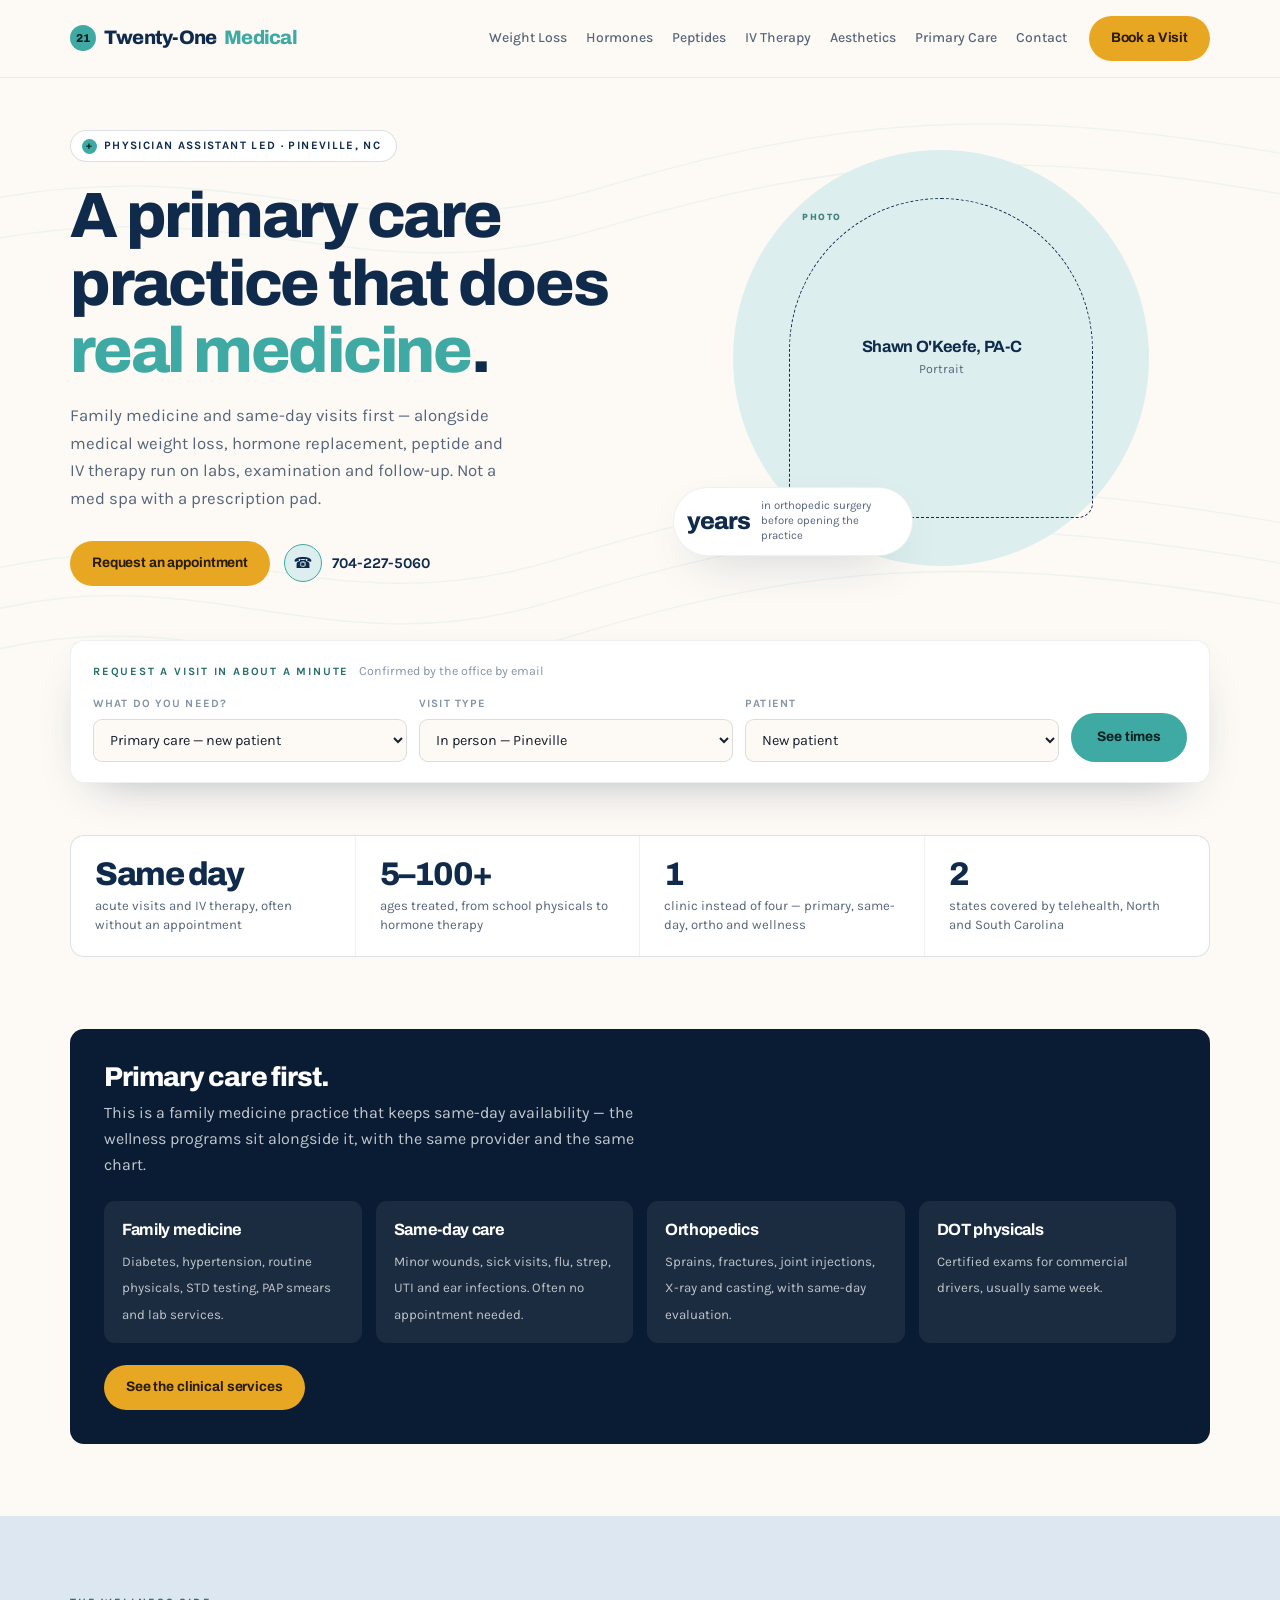
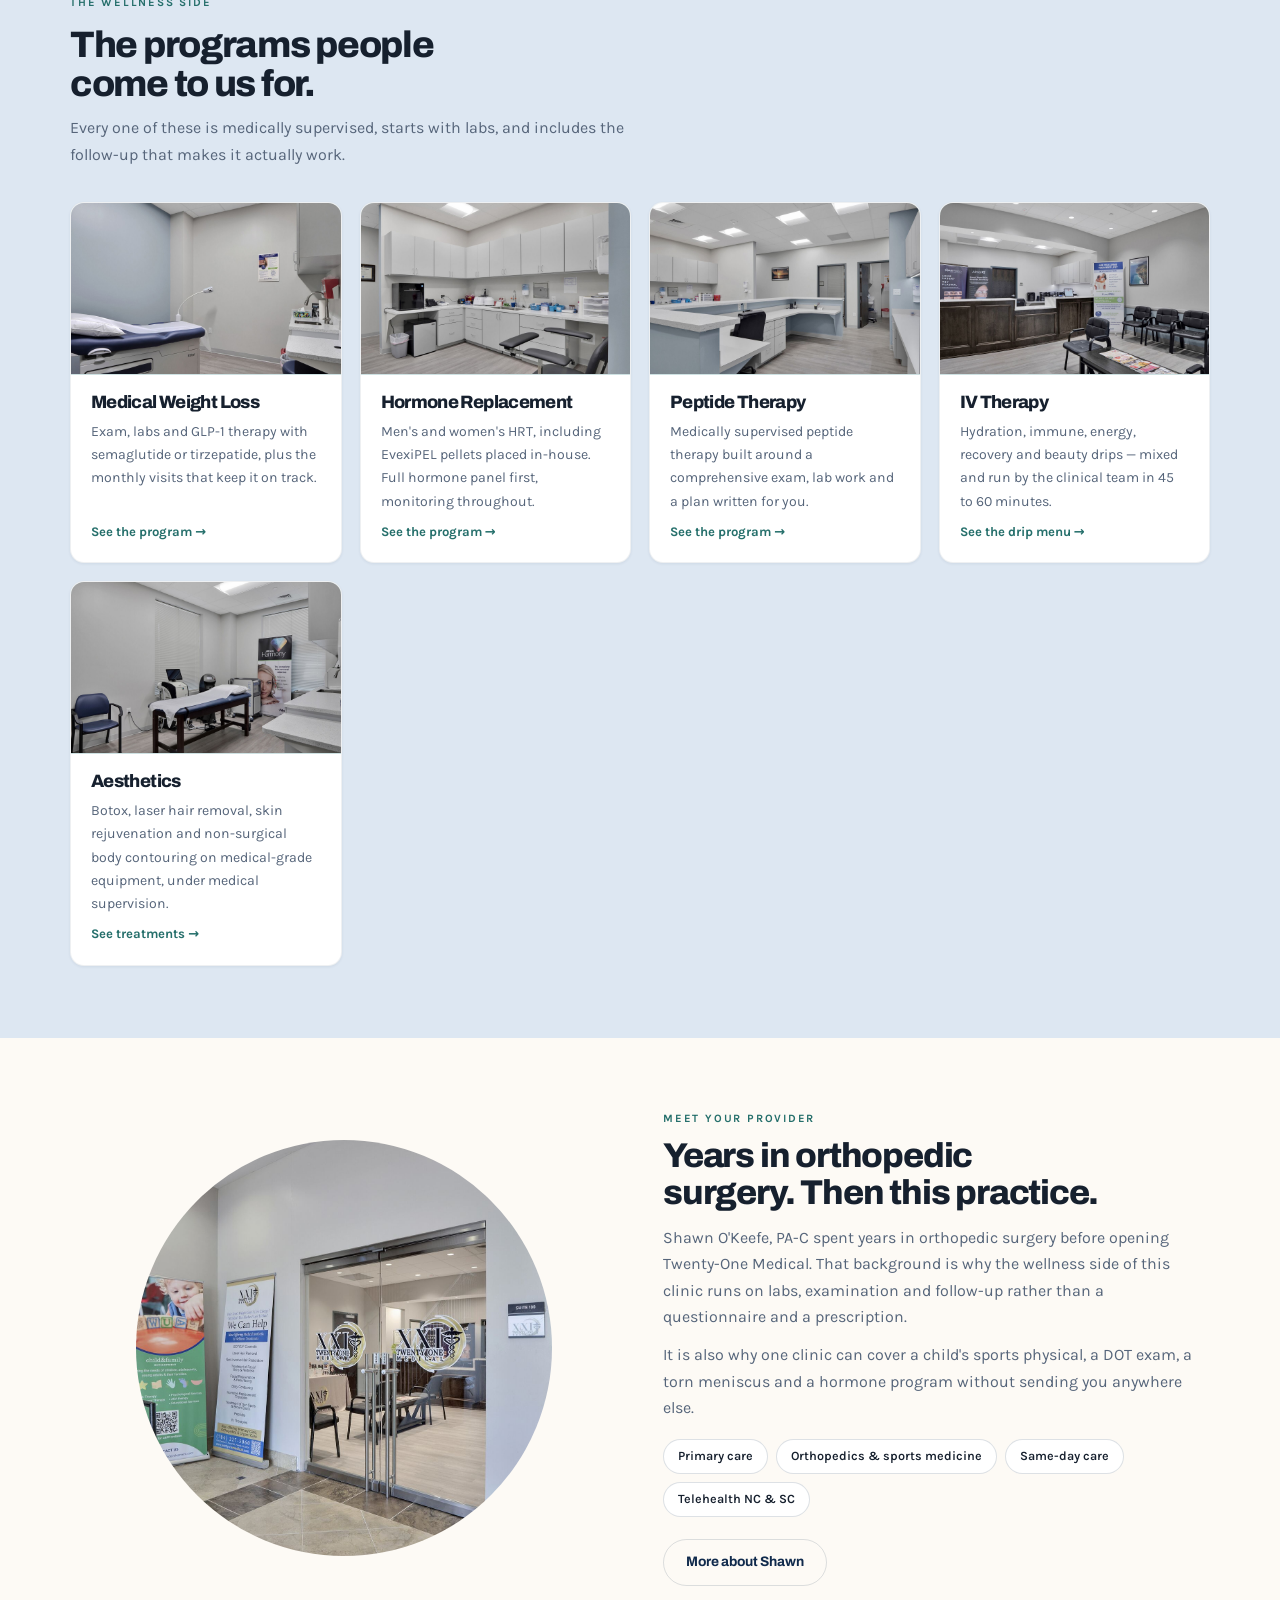
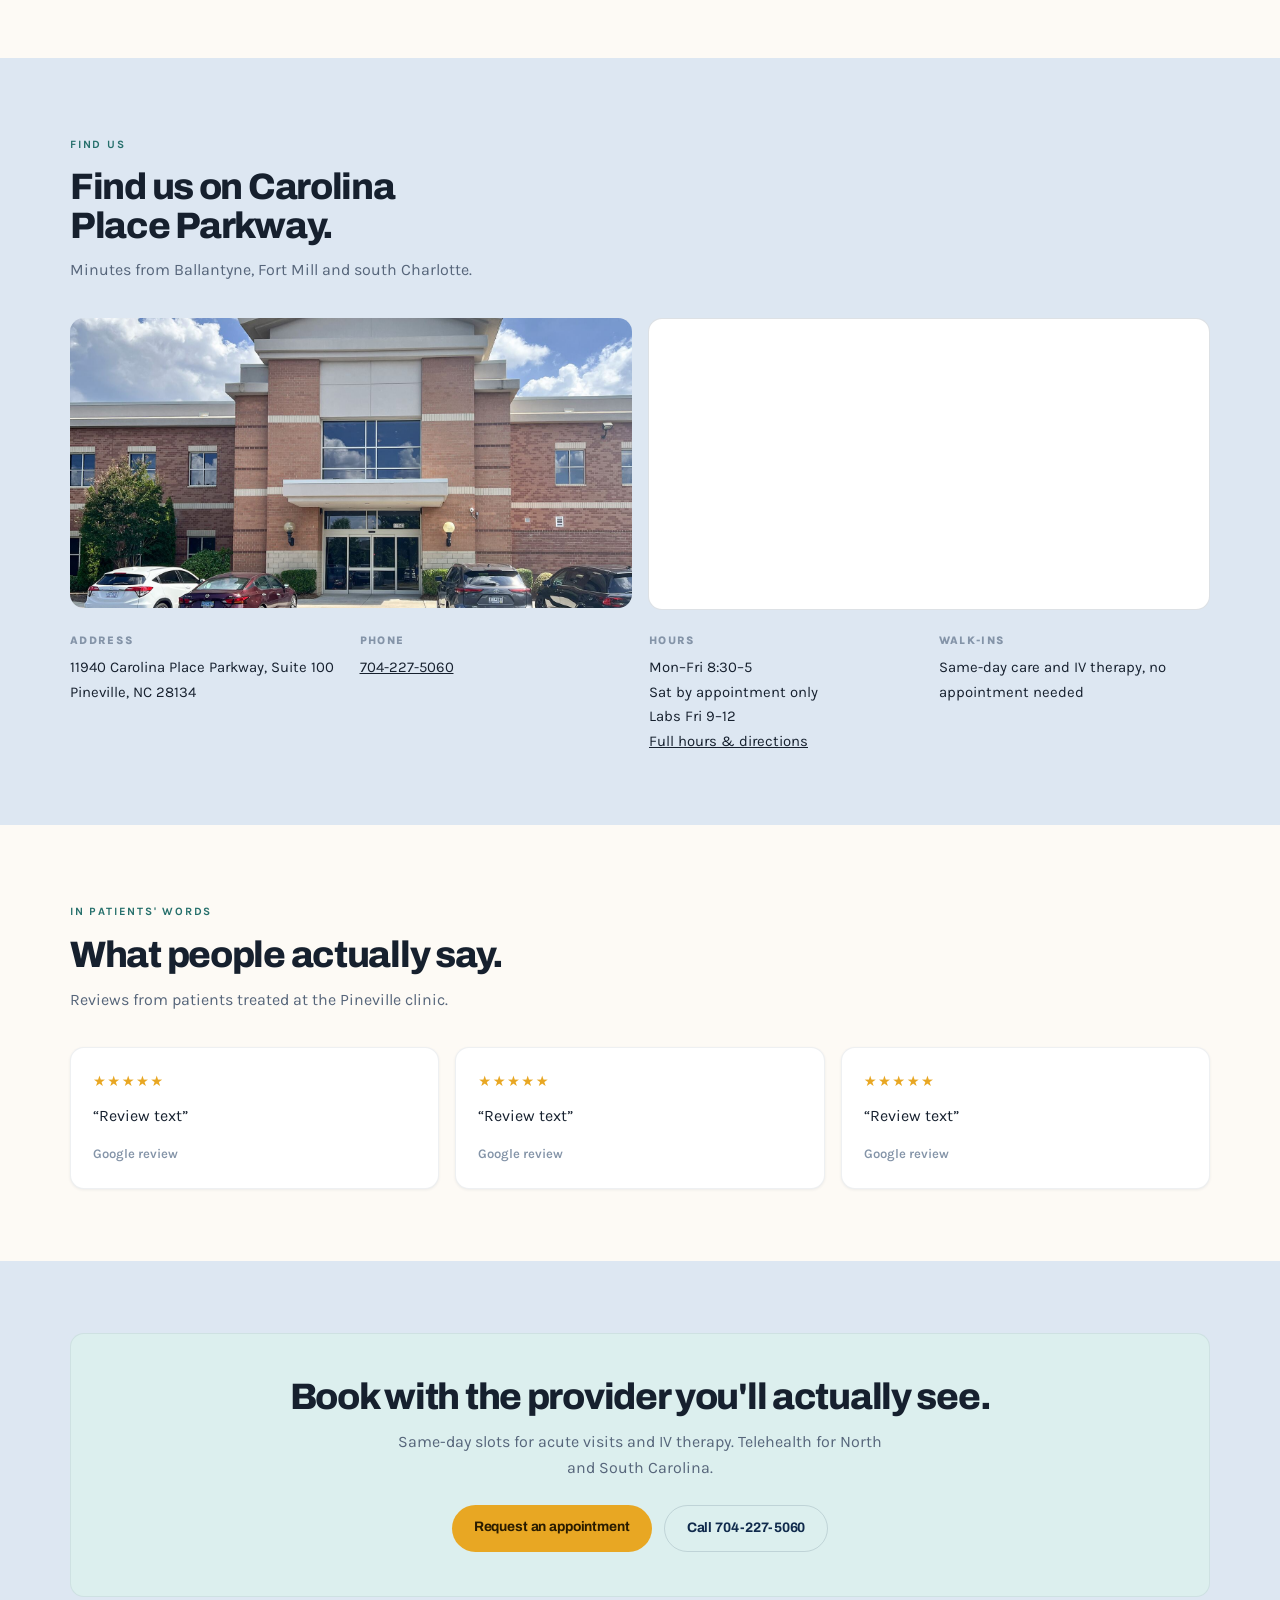
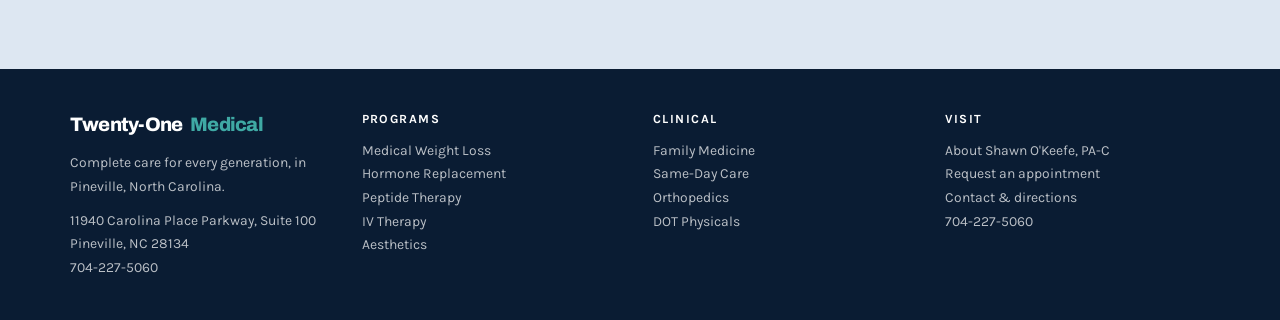
==== index.html @ 6264bb2b "Homepage: restore full aesthetics scope, monthly cadence, hours - Aesthetics card lists all four ser" ====
<!DOCTYPE html>
<html lang="en">
<head>
<!-- Google Tag Manager -->
<script>(function(w,d,s,l,i){w[l]=w[l]||[];w[l].push({'gtm.start':
new Date().getTime(),event:'gtm.js'});var f=d.getElementsByTagName(s)[0],
j=d.createElement(s),dl=l!='dataLayer'?'&l='+l:'';j.async=true;j.src=
'https://www.googletagmanager.com/gtm.js?id='+i+dl;f.parentNode.insertBefore(j,f);
})(window,document,'script','dataLayer','GTM-T753M357');</script>
<!-- End Google Tag Manager -->
<meta charset="UTF-8">
<meta name="viewport" content="width=device-width, initial-scale=1.0">
<meta name="robots" content="noindex, nofollow">
<meta name="description" content="Physician Assistant led clinic at 11940 Carolina Place Parkway, Pineville NC. Primary care and same-day visits, plus medical weight loss, hormone replacement, peptide and IV therapy and aesthetics.">
<link rel="canonical" href="https://twentyonemedical.com/">
<title>Twenty-One Medical | Primary Care, Weight Loss &amp; HRT in Pineville, NC</title>

<!-- BugHerd client feedback - staging hosts only.
     Loads on *.netlify.app (staging + deploy previews) and nowhere else,
     so nothing has to be removed at cutover. -->
<script>
(function () {
  var h = window.location.hostname;
  if (h.indexOf(".netlify.app") === -1 && h !== "localhost" && h !== "127.0.0.1") return;
  var s = document.createElement("script");
  s.type = "text/javascript";
  s.async = true;
  s.src = "https://www.bugherd.com/sidebarv2.js?apikey=fqhvagajwsftqvzzpdaqkg";
  document.head.appendChild(s);
})();
</script>
<link rel="preconnect" href="https://fonts.googleapis.com">
<link rel="preconnect" href="https://fonts.gstatic.com" crossorigin>
<link href="https://fonts.googleapis.com/css2?family=Archivo:wght@500;600;700;800;900&family=Karla:wght@400;500;600;700&display=swap" rel="stylesheet">
<link rel="stylesheet" href="/assets/site.css">
<link rel="stylesheet" href="/assets/photos.css">
<script type="application/ld+json">
{
  "@context": "https://schema.org",
  "@type": "MedicalClinic",
  "name": "Twenty-One Medical PLLC",
  "url": "https://twentyonemedical.com",
  "telephone": "+1-704-227-5060",
  "address": {
    "@type": "PostalAddress",
    "streetAddress": "11940 Carolina Place Parkway, Suite 100",
    "addressLocality": "Pineville",
    "addressRegion": "NC",
    "postalCode": "28134",
    "addressCountry": "US"
  },
  "openingHoursSpecification": [
    {
      "@type": "OpeningHoursSpecification",
      "dayOfWeek": ["Monday", "Tuesday", "Wednesday", "Thursday", "Friday"],
      "opens": "08:30",
      "closes": "17:00"
    }
  ],
  "medicalSpecialty": ["PrimaryCare", "Endocrine"],
  "availableService": [
    {"@type": "MedicalTherapy", "name": "Medical weight loss"},
    {"@type": "MedicalTherapy", "name": "Hormone replacement therapy"},
    {"@type": "MedicalTherapy", "name": "Peptide therapy"},
    {"@type": "MedicalTherapy", "name": "IV therapy"},
    {"@type": "MedicalTherapy", "name": "Laser hair removal"},
    {"@type": "MedicalTherapy", "name": "Botox"},
    {"@type": "MedicalTherapy", "name": "Non-surgical body contouring"}
  ]
}
</script>
</head>
<body>
<!-- Google Tag Manager (noscript) -->
<noscript><iframe src="https://www.googletagmanager.com/ns.html?id=GTM-T753M357"
height="0" width="0" style="display:none;visibility:hidden"></iframe></noscript>
<!-- End Google Tag Manager (noscript) -->
<nav>
  <div class="shell nav-in">
    <a class="logo" href="/" style="text-decoration:none"><span class="dot">21</span>Twenty-One <span>Medical</span></a>
    <div class="nav-sp"></div>
    <button class="nav-toggle" id="navToggle" aria-expanded="false" aria-controls="navLinks" aria-label="Menu">&#9776;</button>
    <div class="nav-links" id="navLinks">
      <a href="/medical-weight-loss/">Weight Loss</a>
      <a href="/hormone-replacement-therapy/">Hormones</a>
      <a href="/peptide-therapy/">Peptides</a>
      <a href="/iv-therapy/">IV Therapy</a>
      <a href="/laser-treatments/">Aesthetics</a>
      <a href="/clinical-care/">Primary Care</a>
      <a href="/contact/">Contact</a>
    </div>
    <a class="btn btn-gold" href="/book-online/">Book a Visit</a>
  </div>
</nav>

<header class="hero">
  <svg class="contours" viewBox="0 0 1200 600" preserveAspectRatio="xMidYMid slice" aria-hidden="true">
    <g fill="none" stroke="var(--teal)" stroke-opacity=".16" stroke-width="1.2">
      <path d="M-40 470 C 180 400, 300 520, 520 452 S 900 360, 1240 424"/>
      <path d="M-40 508 C 180 438, 300 558, 520 490 S 900 398, 1240 462"/>
      <path d="M-40 546 C 180 476, 300 596, 520 528 S 900 436, 1240 500"/>
      <path d="M-40 120 C 220 60, 340 170, 560 104 S 940 20, 1240 78"/>
      <path d="M-40 158 C 220 98, 340 208, 560 142 S 940 58, 1240 116"/>
    </g>
  </svg>
  <div class="shell hero-grid">
    <div>
      <span class="tagpill"><i>+</i> Physician Assistant Led &middot; Pineville, NC</span>
      <h1>A primary care practice that does <em>real medicine</em>.</h1>
      <p class="lede">Family medicine and same-day visits first &mdash; alongside medical weight loss, hormone replacement, peptide and IV therapy run on labs, examination and follow-up. Not a med spa with a prescription pad.</p>
      <div class="hero-cta">
        <a class="btn btn-gold" href="/book-online/">Request an appointment</a>
        <a class="callpill" href="tel:7042275060"><i>&#9742;</i>704-227-5060</a>
      </div>
    </div>
    <div class="hero-art">
      <div class="disc"></div>
      <div class="ph">
        <b>Shawn O'Keefe, PA-C</b>
        <span>Portrait</span>
      </div>
      <div class="badge">
        <span class="yrs">years</span>
        <p>in orthopedic surgery before opening the practice</p>
      </div>
    </div>
  </div>
</header>

<div class="shell bookbar-wrap">
  <div class="bookbar">
    <div class="bb-head">
      <span class="eyebrow">Request a visit in about a minute</span>
      <small>Confirmed by the office by email</small>
    </div>
    <div class="bb-row">
      <div class="fld">
        <label for="svc">What do you need?</label>
        <select id="svc">
          <option>Primary care &mdash; new patient</option>
          <option>Same-day / acute visit</option>
          <option>Medical weight loss</option>
          <option>Hormone replacement</option>
          <option>Peptide therapy</option>
          <option>IV therapy</option>
          <option>Aesthetic consultation</option>
          <option>DOT physical</option>
        </select>
      </div>
      <div class="fld">
        <label for="vt">Visit type</label>
        <select id="vt"><option>In person &mdash; Pineville</option><option>Telehealth (NC &amp; SC)</option></select>
      </div>
      <div class="fld">
        <label for="pt">Patient</label>
        <select id="pt"><option>New patient</option><option>Returning patient</option></select>
      </div>
      <a class="btn btn-teal" href="/book-online/" style="padding:13px 26px">See times</a>
    </div>
  </div>

  <div class="stats">
    <div class="stat"><div class="n">Same day</div><div class="l">acute visits and IV therapy, often without an appointment</div></div>
    <div class="stat"><div class="n">5&ndash;100+</div><div class="l">ages treated, from school physicals to hormone therapy</div></div>
    <div class="stat"><div class="n">1</div><div class="l">clinic instead of four &mdash; primary, same-day, ortho and wellness</div></div>
    <div class="stat"><div class="n">2</div><div class="l">states covered by telehealth, North and South Carolina</div></div>
  </div>
</div>

<section class="band">
  <div class="shell">
    <div class="clin">
      <h2>Primary care first.</h2>
      <p>This is a family medicine practice that keeps same-day availability &mdash; the wellness programs sit alongside it, with the same provider and the same chart.</p>
      <div class="clin-list">
        <div class="clin-item"><b>Family medicine</b><span>Diabetes, hypertension, routine physicals, STD testing, PAP smears and lab services.</span></div>
        <div class="clin-item"><b>Same-day care</b><span>Minor wounds, sick visits, flu, strep, UTI and ear infections. Often no appointment needed.</span></div>
        <div class="clin-item"><b>Orthopedics</b><span>Sprains, fractures, joint injections, X-ray and casting, with same-day evaluation.</span></div>
        <div class="clin-item"><b>DOT physicals</b><span>Certified exams for commercial drivers, usually same week.</span></div>
      </div>
      <div style="margin-top:22px"><a class="btn btn-gold" href="/clinical-care/">See the clinical services</a></div>
    </div>
  </div>
</section>

<section class="band tint">
  <div class="shell">
    <div class="sec-head">
      <span class="eyebrow">The wellness side</span>
      <h2>The programs people come to us for.</h2>
      <p>Every one of these is medically supervised, starts with labs, and includes the follow-up that makes it actually work.</p>
    </div>
    <div class="svc-grid">
      <div class="svc">
        <img class="shot" src="/img/exam-room.jpg" alt="Exam room at Twenty-One Medical" width="1600" height="1200">
        <div class="sv-body"><h3>Medical Weight Loss</h3>
          <p>Exam, labs and GLP-1 therapy with semaglutide or tirzepatide, plus the monthly visits that keep it on track.</p>
          <a class="go" href="/medical-weight-loss/">See the program &rarr;</a></div>
      </div>
      <div class="svc">
        <img class="shot" src="/img/lab.jpg" alt="In-house lab area at Twenty-One Medical" width="1600" height="1200">
        <div class="sv-body"><h3>Hormone Replacement</h3>
          <p>Men's and women's HRT, including EvexiPEL pellets placed in-house. Full hormone panel first, monitoring throughout.</p>
          <a class="go" href="/hormone-replacement-therapy/">See the program &rarr;</a></div>
      </div>
      <div class="svc">
        <img class="shot" src="/img/nurse-station.jpg" alt="Clinical station at Twenty-One Medical" width="1600" height="1200">
        <div class="sv-body"><h3>Peptide Therapy</h3>
          <p>Medically supervised peptide therapy built around a comprehensive exam, lab work and a plan written for you.</p>
          <a class="go" href="/peptide-therapy/">See the program &rarr;</a></div>
      </div>
      <div class="svc">
        <img class="shot" src="/img/reception.jpg" alt="Reception at Twenty-One Medical" width="1600" height="1200">
        <div class="sv-body"><h3>IV Therapy</h3>
          <p>Hydration, immune, energy, recovery and beauty drips &mdash; mixed and run by the clinical team in 45 to 60 minutes.</p>
          <a class="go" href="/iv-therapy/">See the drip menu &rarr;</a></div>
      </div>
      <div class="svc">
        <img class="shot" src="/img/laser-room.jpg" alt="Aesthetic treatment room at Twenty-One Medical" width="1600" height="1200">
        <div class="sv-body"><h3>Aesthetics</h3>
          <p>Botox, laser hair removal, skin rejuvenation and non-surgical body contouring on medical-grade equipment, under medical supervision.</p>
          <a class="go" href="/laser-treatments/">See treatments &rarr;</a></div>
      </div>
    </div>
  </div>
</section>

<section class="band">
  <div class="shell split flip">
    <img class="shot round" src="/img/entrance.jpg" alt="Entrance to Twenty-One Medical, Suite 100" width="1600" height="1200">
    <div class="txt">
      <span class="eyebrow">Meet your provider</span>
      <h2>Years in orthopedic surgery. Then this practice.</h2>
      <p>Shawn O'Keefe, PA-C spent years in orthopedic surgery before opening Twenty-One Medical. That background is why the wellness side of this clinic runs on labs, examination and follow-up rather than a questionnaire and a prescription.</p>
      <p>It is also why one clinic can cover a child's sports physical, a DOT exam, a torn meniscus and a hormone program without sending you anywhere else.</p>
      <div class="credbar"><span>Primary care</span><span>Orthopedics &amp; sports medicine</span><span>Same-day care</span><span>Telehealth NC &amp; SC</span></div>
      <div style="margin-top:22px"><a class="btn btn-outline" href="/about/">More about Shawn</a></div>
    </div>
  </div>
</section>

<section class="band tint">
  <div class="shell">
    <div class="sec-head">
      <span class="eyebrow">Find us</span>
      <h2>Find us on Carolina Place Parkway.</h2>
      <p>Minutes from Ballantyne, Fort Mill and south Charlotte.</p>
    </div>
    <div class="visit-media">
      <img class="shot" src="/img/exterior.jpg" alt="The Twenty-One Medical building on Carolina Place Parkway, Pineville NC" width="1600" height="1200">
      <div class="mapframe"><iframe src="https://www.google.com/maps?q=11940+Carolina+Place+Parkway+Suite+100+Pineville+NC+28134&amp;output=embed" title="Map to Twenty-One Medical, Pineville NC" referrerpolicy="no-referrer-when-downgrade" style="height:290px"></iframe></div>
    </div>
    <div class="visit-facts">
      <div class="vf"><b>Address</b><p>11940 Carolina Place Parkway, Suite 100<br>Pineville, NC 28134</p></div>
      <div class="vf"><b>Phone</b><p><a href="tel:7042275060">704-227-5060</a></p></div>
      <div class="vf"><b>Hours</b><p>Mon&ndash;Fri 8:30&ndash;5<br>Sat by appointment only<br>Labs Fri 9&ndash;12<br><a href="/contact/">Full hours &amp; directions</a></p></div>
      <div class="vf"><b>Walk-ins</b><p>Same-day care and IV therapy, no appointment needed</p></div>
    </div>
  </div>
</section>

<section class="band">
  <div class="shell">
    <div class="sec-head">
      <span class="eyebrow">In patients' words</span>
      <h2>What people actually say.</h2>
      <p>Reviews from patients treated at the Pineville clinic.</p>
    </div>
    <div class="rev-grid">
      <div class="rev"><div class="stars">&#9733;&#9733;&#9733;&#9733;&#9733;</div>
        <p>&ldquo;Review text&rdquo;</p><cite>Google review</cite></div>
      <div class="rev"><div class="stars">&#9733;&#9733;&#9733;&#9733;&#9733;</div>
        <p>&ldquo;Review text&rdquo;</p><cite>Google review</cite></div>
      <div class="rev"><div class="stars">&#9733;&#9733;&#9733;&#9733;&#9733;</div>
        <p>&ldquo;Review text&rdquo;</p><cite>Google review</cite></div>
    </div>
  </div>
</section>

<section class="band tint">
  <div class="shell">
    <div class="final">
      <h2>Book with the provider you'll actually see.</h2>
      <p>Same-day slots for acute visits and IV therapy. Telehealth for North and South Carolina.</p>
      <div class="row">
        <a class="btn btn-gold" href="/book-online/">Request an appointment</a>
        <a class="btn btn-outline" href="tel:7042275060">Call 704-227-5060</a>
      </div>
    </div>
  </div>
</section>

<footer class="site">
  <div class="shell f-grid">
    <div><div class="logo" style="margin-bottom:10px">Twenty-One <span>Medical</span></div>
      <p>Complete care for every generation, in Pineville, North Carolina.</p>
      <p style="margin-top:10px">11940 Carolina Place Parkway, Suite 100<br>Pineville, NC 28134<br><a href="tel:7042275060">704-227-5060</a></p></div>
    <div><b>Programs</b><ul>
      <li><a href="/medical-weight-loss/">Medical Weight Loss</a></li>
      <li><a href="/hormone-replacement-therapy/">Hormone Replacement</a></li>
      <li><a href="/peptide-therapy/">Peptide Therapy</a></li>
      <li><a href="/iv-therapy/">IV Therapy</a></li>
      <li><a href="/laser-treatments/">Aesthetics</a></li>
    </ul></div>
    <div><b>Clinical</b><ul>
      <li><a href="/clinical-care/">Family Medicine</a></li>
      <li><a href="/clinical-care/#sameday">Same-Day Care</a></li>
      <li><a href="/clinical-care/#ortho">Orthopedics</a></li>
      <li><a href="/clinical-care/#dot">DOT Physicals</a></li>
    </ul></div>
    <div><b>Visit</b><ul>
      <li><a href="/about/">About Shawn O'Keefe, PA-C</a></li>
      <li><a href="/book-online/">Request an appointment</a></li>
      <li><a href="/contact/">Contact &amp; directions</a></li>
      <li><a href="tel:7042275060">704-227-5060</a></li>
    </ul></div>
  </div>
</footer>
<script>
(function(){
  var b=document.getElementById('navToggle'), l=document.getElementById('navLinks');
  if(!b||!l) return;
  b.addEventListener('click',function(){
    var open=l.classList.toggle('open');
    b.setAttribute('aria-expanded', open?'true':'false');
  });
})();
</script>
</body>
</html>
---- assets/site.css ----
:root{
    --navy:#102a4c;
    --navy-deep:#0a1c33;
    --navy-soft:#2b4a75;
    --teal:#3fa9a4;
    --teal-ink:#256f6b;
    --teal-wash:#dcefee;
    --marigold:#e8a723;
    --coral:#e0603a;
    --cream:#f6efe4;
    --band:#dde7f2;
    --paper:#fdfaf5;
    --card:#ffffff;
    --ink:#16202e;
    --ink-soft:#56657a;
    --ink-faint:#8494a8;
    --rule:rgba(16,42,76,.14);
    --rule-soft:rgba(16,42,76,.07);
    --shadow-sm:0 1px 3px rgba(16,42,76,.07);
    --shadow-lg:0 18px 50px -26px rgba(16,42,76,.42);
    --r:14px;
  }
  @media (prefers-color-scheme: dark){
    :root:not([data-theme="light"]){
      --navy:#8fb3e0;
      --navy-deep:#0c1622;
      --navy-soft:#a9c4e8;
      --teal:#5cc9c3;
      --teal-ink:#5cc9c3;
      --teal-wash:#14322f;
      --marigold:#f0bc4e;
      --coral:#f07d5b;
      --cream:#16202b;
      --band:#182334;
      --paper:#101822;
      --card:#18222e;
      --ink:#e8eef6;
      --ink-soft:#a3b2c4;
      --ink-faint:#7c8b9e;
      --rule:rgba(232,238,246,.17);
      --rule-soft:rgba(232,238,246,.09);
      --shadow-sm:0 1px 3px rgba(0,0,0,.5);
      --shadow-lg:0 18px 50px -26px rgba(0,0,0,.8);
    }
  }
  :root[data-theme="dark"]{
    --navy:#8fb3e0; --navy-deep:#0c1622; --navy-soft:#a9c4e8;
    --teal:#5cc9c3; --teal-ink:#5cc9c3; --teal-wash:#14322f; --marigold:#f0bc4e; --coral:#f07d5b;
    --cream:#16202b; --band:#182334; --paper:#101822; --card:#18222e;
    --ink:#e8eef6; --ink-soft:#a3b2c4; --ink-faint:#7c8b9e;
    --rule:rgba(232,238,246,.17); --rule-soft:rgba(232,238,246,.09);
    --shadow-sm:0 1px 3px rgba(0,0,0,.5); --shadow-lg:0 18px 50px -26px rgba(0,0,0,.8);
  }

  *{margin:0;padding:0;box-sizing:border-box}
  body{font-family:'Karla',system-ui,sans-serif;background:var(--paper);color:var(--ink);
    line-height:1.65;-webkit-font-smoothing:antialiased}
  h1,h2,h3{font-family:'Archivo',system-ui,sans-serif;font-weight:800;line-height:1.05;
    letter-spacing:-.035em;text-wrap:balance}
  .eyebrow{font-size:.7rem;font-weight:700;text-transform:uppercase;letter-spacing:.16em}
  img{max-width:100%}
  a{color:inherit}

  .shell{max-width:74rem;margin:0 auto;padding-left:22px;padding-right:22px}

  /* ---------- photo placeholders ---------- */
  .ph{background:var(--teal-wash);border:1.5px dashed var(--teal);border-radius:var(--r);
    display:flex;flex-direction:column;align-items:center;justify-content:center;
    text-align:center;gap:4px;padding:22px;color:var(--navy);min-height:150px;position:relative}
  .ph::before{content:"PHOTO";position:absolute;top:10px;left:12px;font-size:.58rem;
    font-weight:800;letter-spacing:.16em;color:var(--teal-ink);opacity:.85}
  .ph b{font-family:'Archivo',sans-serif;font-weight:700;letter-spacing:-.02em;font-size:1.02rem;line-height:1.2}
  .ph span{font-size:.78rem;color:var(--ink-soft);max-width:26ch;line-height:1.4}
  .ph.dark{background:rgba(255,255,255,.07);border-color:rgba(255,255,255,.4);color:#fff}
  .ph.dark span{color:rgba(255,255,255,.72)}
  .ph.dark::before{color:rgba(255,255,255,.6)}

  /* ---------- nav ---------- */
  nav{background:var(--paper);border-bottom:1px solid var(--rule-soft);position:relative;z-index:5}
  .nav-in{display:flex;align-items:center;gap:22px;padding-block:16px;flex-wrap:wrap}
  .logo{font-family:'Archivo',sans-serif;font-weight:800;font-size:1.22rem;letter-spacing:-.04em;
    color:var(--navy);display:flex;align-items:center;gap:8px}
  .logo .dot{width:26px;height:26px;border-radius:50%;background:var(--teal);display:grid;
    place-items:center;font-size:.72rem;color:#04211f;font-weight:800;letter-spacing:0}
  .logo span{color:var(--teal)}
  .nav-links{display:flex;gap:19px;font-size:.87rem;font-weight:500;color:var(--ink-soft);flex-wrap:wrap}
  .nav-links a{text-decoration:none;display:inline-flex;align-items:center;gap:4px}
  .nav-links a:hover{color:var(--navy)}
  .nav-links .car{font-size:.55rem;opacity:.5}
  .nav-sp{flex:1 1 auto}
  .nav-icon{width:34px;height:34px;border-radius:50%;border:1px solid var(--rule);
    display:grid;place-items:center;color:var(--ink-soft);font-size:.9rem;text-decoration:none}
  .btn{display:inline-block;border:none;border-radius:999px;font-family:'Archivo',sans-serif;letter-spacing:-.01em;
    font-weight:700;font-size:.86rem;padding:11px 22px;cursor:pointer;text-decoration:none;
    transition:transform .15s ease}
  .btn:hover{transform:translateY(-1px)}
  .btn-gold{background:var(--marigold);color:#2a1c00}
  .btn-teal{background:var(--teal);color:#04211f}
  .btn-ghost{background:transparent;color:#fff;border:1.5px solid rgba(255,255,255,.4)}
  .btn-outline{background:transparent;color:var(--navy);border:1.5px solid var(--rule)}

  /* ---------- hero ---------- */
  .hero{background:var(--paper);padding-block:52px 112px;position:relative;overflow:hidden}
  /* soft contour pattern, drawn not imported */
  .hero .contours{position:absolute;inset:0;opacity:.5;pointer-events:none}
  .hero-grid{display:grid;grid-template-columns:minmax(0,1.02fr) minmax(0,.98fr);
    gap:44px;align-items:center;position:relative;z-index:2}
  @media(max-width:880px){.hero-grid{grid-template-columns:1fr;gap:34px}}

  .tagpill{display:inline-flex;align-items:center;gap:7px;background:var(--card);
    border:1px solid var(--rule);border-radius:999px;padding:6px 15px 6px 11px;
    font-size:.71rem;font-weight:700;letter-spacing:.12em;text-transform:uppercase;color:var(--navy)}
  .tagpill i{width:15px;height:15px;border-radius:50%;background:var(--teal);display:grid;
    place-items:center;font-style:normal;font-size:.68rem;color:#04211f;line-height:1}

  .hero h1{font-size:clamp(2.4rem,5.6vw,4rem);margin:20px 0 18px;color:var(--navy)}
  .hero h1 em{font-style:normal;color:var(--teal)}
  .hero p.lede{font-size:1.05rem;color:var(--ink-soft);max-width:44ch}
  .hero-cta{display:flex;gap:14px;margin-top:28px;flex-wrap:wrap;align-items:center}
  .callpill{display:inline-flex;align-items:center;gap:10px;text-decoration:none;font-weight:700;
    font-size:.93rem;color:var(--navy)}
  .callpill i{width:38px;height:38px;border-radius:50%;background:var(--teal-wash);
    border:1px solid var(--teal);display:grid;place-items:center;font-style:normal;
    font-size:.95rem;color:var(--navy)}

  /* portrait sits inside a big tinted circle, per the reference layouts */
  .hero-art{position:relative;display:grid;place-items:center;min-height:420px}
  .hero-art .disc{position:absolute;width:min(100%,26rem);aspect-ratio:1;border-radius:50%;
    background:var(--teal-wash);z-index:0}
  .hero-art .ph{position:relative;z-index:1;width:min(74%,19rem);min-height:320px;
    background:transparent;border-color:var(--navy);border-radius:200px 200px 20px 20px}
  .badge{position:absolute;z-index:3;bottom:12px;left:0;background:var(--card);
    border-radius:999px;box-shadow:var(--shadow-lg);border:1px solid var(--rule-soft);
    padding:11px 18px 11px 13px;display:flex;align-items:center;gap:11px;max-width:15rem}
  .badge .yrs{font-family:'Archivo',sans-serif;font-weight:800;font-size:1.5rem;
    letter-spacing:-.045em;color:var(--navy);line-height:1}
  .badge p{font-size:.71rem;line-height:1.3;color:var(--ink-soft)}
  @media(max-width:520px){.badge{position:static;margin-top:14px;max-width:none}}

  /* ---------- booking bar ---------- */
  .bookbar-wrap{margin-top:-58px;position:relative;z-index:3}
  .bookbar{background:var(--card);border-radius:var(--r);box-shadow:var(--shadow-lg);
    border:1px solid var(--rule-soft);padding:20px 22px}
  .bookbar .bb-head{display:flex;align-items:baseline;gap:10px;flex-wrap:wrap;margin-bottom:14px}
  .bookbar .bb-head .eyebrow{color:var(--teal-ink)}
  .bookbar .bb-head small{font-size:.78rem;color:var(--ink-faint)}
  .bb-row{display:grid;grid-template-columns:repeat(3,minmax(0,1fr)) auto;gap:12px;align-items:end}
  @media(max-width:800px){.bb-row{grid-template-columns:1fr}}
  .fld{display:flex;flex-direction:column;gap:5px}
  .fld label{font-size:.7rem;font-weight:700;letter-spacing:.1em;text-transform:uppercase;color:var(--ink-faint)}
  .fld select,.fld input{font-family:inherit;font-size:.9rem;padding:11px 12px;border-radius:9px;
    border:1px solid var(--rule);background:var(--paper);color:var(--ink);width:100%}
  .fld select:focus,.fld input:focus{outline:2px solid var(--teal);outline-offset:1px}

  /* ---------- stat row ---------- */
  .stats{display:grid;grid-template-columns:repeat(auto-fit,minmax(11rem,1fr));gap:0;
    margin-top:52px;border:1px solid var(--rule);border-radius:var(--r);overflow:hidden;background:var(--card)}
  .stat{padding:22px 24px;border-right:1px solid var(--rule-soft)}
  .stat:last-child{border-right:none}
  @media(max-width:760px){.stat{border-right:none;border-bottom:1px solid var(--rule-soft)}
    .stat:last-child{border-bottom:none}}
  .stat .n{font-family:'Archivo',sans-serif;font-size:2.05rem;font-weight:800;letter-spacing:-.045em;line-height:1;
    color:var(--navy);font-variant-numeric:tabular-nums}
  .stat .l{font-size:.82rem;color:var(--ink-soft);margin-top:7px;line-height:1.4}

  section.band{padding-block:72px}
  /* Tinted bands are a deeper blue than the warm cream they replaced, so the
     alternating sections read as distinct blocks rather than near-white.
     #dde7f2 is the deepest value that keeps --ink-soft body copy at AA
     (4.74:1); going darker would require darkening --ink-soft too. */
  .band.tint{background:var(--band)}
  .sec-head{max-width:56ch;margin-bottom:34px}
  .sec-head .eyebrow{color:var(--teal-ink)}
  .sec-head h2{font-size:clamp(1.7rem,3.4vw,2.3rem);margin:12px 0 12px}
  .sec-head p{color:var(--ink-soft)}

  /* ---------- split blocks ---------- */
  .split{display:grid;grid-template-columns:minmax(0,1fr) minmax(0,1fr);gap:46px;align-items:center}
  @media(max-width:860px){.split{grid-template-columns:1fr;gap:28px}}
  .split.flip .txt{order:2}
  @media(max-width:860px){.split.flip .txt{order:0}}
  .split h2{font-size:clamp(1.6rem,3.2vw,2.15rem);margin-bottom:14px}
  .split p{color:var(--ink-soft);margin-bottom:12px}
  .split .eyebrow{color:var(--teal-ink);margin-bottom:10px;display:block}
  .ph.round{border-radius:50%;aspect-ratio:1;max-width:26rem;margin-inline:auto;min-height:0}
  .credbar{display:flex;gap:8px;flex-wrap:wrap;margin-top:18px}
  .credbar span{background:var(--card);border:1px solid var(--rule);border-radius:999px;
    padding:6px 14px;font-size:.79rem;font-weight:600}

  /* ---------- services ---------- */
  .svc-grid{display:grid;grid-template-columns:repeat(auto-fit,minmax(15rem,1fr));gap:18px}
  .svc{background:var(--card);border:1px solid var(--rule-soft);border-radius:var(--r);
    overflow:hidden;box-shadow:var(--shadow-sm);display:flex;flex-direction:column}
  .svc .ph{border-radius:0;border:none;border-bottom:1.5px dashed var(--teal);min-height:132px}
  .svc .sv-body{padding:18px 20px 20px;display:flex;flex-direction:column;gap:8px;flex:1}
  .svc h3{font-size:1.12rem}
  .svc p{font-size:.88rem;color:var(--ink-soft);flex:1}
  .svc .go{font-size:.82rem;font-weight:700;color:var(--teal-ink);text-decoration:none}

  /* ---------- clinical strip ---------- */
  .clin{background:var(--navy-deep);color:#fff;border-radius:var(--r);padding:34px 34px}
  .clin h2{color:#fff;font-size:1.7rem;margin-bottom:8px}
  .clin > p{color:rgba(255,255,255,.76);max-width:56ch;margin-bottom:22px}
  .clin-list{display:grid;grid-template-columns:repeat(auto-fit,minmax(12rem,1fr));gap:14px}
  .clin-item{background:rgba(255,255,255,.07);border-radius:11px;padding:16px 18px}
  .clin-item b{display:block;font-family:'Archivo',sans-serif;font-weight:700;letter-spacing:-.02em;font-size:1.02rem;margin-bottom:4px}
  .clin-item span{font-size:.83rem;color:rgba(255,255,255,.72);line-height:1.45}

  /* ---------- visit / map ---------- */
  .visit-media{display:grid;grid-template-columns:1fr 1fr;gap:16px}
  @media(max-width:800px){.visit-media{grid-template-columns:1fr}}
  .visit-media .ph{min-height:290px}
  .ph.map{background:var(--card);border-style:solid;border-color:var(--rule)}
  .ph.map::before{content:"MAP";color:var(--ink-faint)}
  .visit-facts{display:grid;grid-template-columns:repeat(auto-fit,minmax(12rem,1fr));gap:18px;margin-top:22px}
  .vf b{display:block;font-size:.7rem;font-weight:800;letter-spacing:.12em;text-transform:uppercase;
    color:var(--ink-faint);margin-bottom:5px}
  .vf p{font-size:.93rem}

  /* ---------- reviews ---------- */
  .rev-grid{display:grid;grid-template-columns:repeat(auto-fit,minmax(16rem,1fr));gap:16px}
  .rev{background:var(--card);border:1px solid var(--rule-soft);border-radius:var(--r);
    padding:22px;box-shadow:var(--shadow-sm)}
  .stars{color:var(--marigold);font-size:.9rem;letter-spacing:.1em;margin-bottom:10px}
  .rev p{font-size:1.0rem;line-height:1.5;margin-bottom:12px}
  .rev cite{font-style:normal;font-size:.82rem;color:var(--ink-faint);font-weight:600}

  /* ---------- final cta ---------- */
  /* border added so the card still separates from the deeper tint band behind it */
  .final{background:var(--teal-wash);border:1px solid var(--rule-soft);border-radius:var(--r);
    padding:44px 38px;text-align:center}
  .final h2{font-size:clamp(1.7rem,3.4vw,2.3rem);margin-bottom:12px}
  .final p{color:var(--ink-soft);max-width:50ch;margin:0 auto 24px}
  .final .row{display:flex;gap:12px;justify-content:center;flex-wrap:wrap}

  footer.site{background:var(--navy-deep);color:rgba(255,255,255,.72);padding-block:40px;margin-top:0}
  .f-grid{display:grid;grid-template-columns:repeat(auto-fit,minmax(12rem,1fr));gap:26px}
  footer.site b{color:#fff;display:block;margin-bottom:9px;font-size:.78rem;
    letter-spacing:.12em;text-transform:uppercase}
  footer.site p,footer.site li{font-size:.87rem;line-height:1.7}
  footer.site ul{list-style:none}


/* =========================================================
   INTERIOR PAGE COMPONENTS
   ========================================================= */

/* current nav item */
.nav-links a[aria-current="page"]{color:var(--navy);font-weight:700}

/* ---------- page hero (interior) ---------- */
.phero{background:var(--paper);padding-block:46px 52px;position:relative;overflow:hidden;
  border-bottom:1px solid var(--rule-soft)}
.phero .contours{position:absolute;inset:0;opacity:.5;pointer-events:none}
.phero .shell{position:relative;z-index:2}
.phero h1{font-size:clamp(2.1rem,4.6vw,3.3rem);margin:18px 0 16px;color:var(--navy);max-width:20ch}
.phero h1 em{font-style:normal;color:var(--teal)}
.phero p.lede{font-size:1.05rem;color:var(--ink-soft);max-width:52ch}
.phero .hero-cta{display:flex;gap:14px;margin-top:26px;flex-wrap:wrap;align-items:center}

/* breadcrumb */
.crumb{font-size:.78rem;color:var(--ink-faint);display:flex;gap:7px;flex-wrap:wrap;align-items:center}
.crumb a{text-decoration:none}
.crumb a:hover{color:var(--navy)}
.crumb span{opacity:.5}

/* ---------- prose ---------- */
.prose{max-width:62ch}
.prose h2{font-size:clamp(1.45rem,2.9vw,1.95rem);margin:34px 0 12px}
.prose h2:first-child{margin-top:0}
.prose h3{font-size:1.1rem;margin:24px 0 8px}
.prose p{color:var(--ink-soft);margin-bottom:14px}
.prose ul,.prose ol{color:var(--ink-soft);margin:0 0 16px 1.1rem}
.prose li{margin-bottom:7px}
.prose strong{color:var(--ink);font-weight:700}

/* two-column: prose + sticky sidebar */
.page-grid{display:grid;grid-template-columns:minmax(0,1fr) 20rem;gap:52px;align-items:start}
@media(max-width:940px){.page-grid{grid-template-columns:minmax(0,1fr);gap:34px}}
.side{position:sticky;top:22px;display:flex;flex-direction:column;gap:16px}
@media(max-width:940px){.side{position:static}}
.sidecard{background:var(--card);border:1px solid var(--rule-soft);border-radius:var(--r);
  padding:22px;box-shadow:var(--shadow-sm)}
.sidecard h3{font-size:1.05rem;margin-bottom:8px}
.sidecard p{font-size:.88rem;color:var(--ink-soft);margin-bottom:14px}
.sidecard .btn{width:100%;text-align:center}
.sidecard ul{list-style:none;font-size:.88rem;color:var(--ink-soft)}
.sidecard ul li{padding-block:7px;border-bottom:1px solid var(--rule-soft)}
.sidecard ul li:last-child{border-bottom:none}
.sidecard ul a{text-decoration:none}
.sidecard ul a:hover{color:var(--navy)}

/* ---------- feature / step cards ---------- */
.cards{display:grid;grid-template-columns:repeat(auto-fit,minmax(14rem,1fr));gap:16px}
.card{background:var(--card);border:1px solid var(--rule-soft);border-radius:var(--r);
  padding:22px;box-shadow:var(--shadow-sm)}
.card h3{font-size:1.05rem;margin-bottom:7px}
.card p{font-size:.88rem;color:var(--ink-soft)}
.card .num{font-family:'Archivo',sans-serif;font-weight:800;font-size:.72rem;letter-spacing:.14em;
  color:var(--teal-ink);display:block;margin-bottom:9px}

/* pill list */
.pills{display:flex;gap:8px;flex-wrap:wrap}
.pills span{background:var(--card);border:1px solid var(--rule);border-radius:999px;
  padding:7px 15px;font-size:.82rem;font-weight:600}

/* ---------- menu table ---------- */
.menu-tbl{width:100%;border-collapse:collapse;background:var(--card);
  border:1px solid var(--rule-soft);border-radius:var(--r);overflow:hidden}
.menu-tbl th{text-align:left;font-family:'Archivo',sans-serif;font-size:.7rem;font-weight:800;
  letter-spacing:.12em;text-transform:uppercase;color:var(--ink-faint);
  padding:14px 18px;border-bottom:1px solid var(--rule)}
.menu-tbl td{padding:15px 18px;border-bottom:1px solid var(--rule-soft);
  font-size:.92rem;vertical-align:top}
.menu-tbl tr:last-child td{border-bottom:none}
.menu-tbl td b{font-family:'Archivo',sans-serif;font-weight:700;letter-spacing:-.02em}
.menu-tbl td.note{color:var(--ink-soft);font-size:.87rem}
@media(max-width:700px){
  .menu-tbl,.menu-tbl tbody,.menu-tbl tr,.menu-tbl td{display:block;width:100%}
  .menu-tbl thead{display:none}
  .menu-tbl tr{border-bottom:1px solid var(--rule);padding-block:6px}
  .menu-tbl tr:last-child{border-bottom:none}
  .menu-tbl td{border-bottom:none;padding:5px 18px}
}

/* ---------- FAQ ---------- */
.faq{border-top:1px solid var(--rule-soft)}
.faq details{border-bottom:1px solid var(--rule-soft)}
.faq summary{cursor:pointer;list-style:none;padding:17px 0;font-family:'Archivo',sans-serif;
  font-weight:700;letter-spacing:-.02em;font-size:1.02rem;color:var(--navy);
  display:flex;justify-content:space-between;gap:16px;align-items:center}
.faq summary::-webkit-details-marker{display:none}
.faq summary::after{content:"+";font-size:1.3rem;color:var(--teal-ink);line-height:1;flex:none}
.faq details[open] summary::after{content:"\2013"}
.faq details p{color:var(--ink-soft);font-size:.94rem;padding-bottom:18px;max-width:64ch}

/* ---------- booking embed ---------- */
.embed-wrap{background:var(--card);border:1px solid var(--rule-soft);border-radius:var(--r);
  box-shadow:var(--shadow-sm);padding:10px;overflow:hidden;max-width:100%}
/* DrChrono ships a fixed 650px widget. Scale it down on narrow screens so it
   never forces a horizontal page scroll. */
.embed-scale{width:650px;transform-origin:top left;margin:0 auto}
.embed-scale iframe{display:block;width:650px;height:1180px;border:0}
@media(max-width:700px){
  .embed-wrap{padding:6px}
  .embed-scale{transform:scale(.72);width:650px;height:850px;margin:0}
}
@media(max-width:480px){
  .embed-scale{transform:scale(.55);height:650px}
}
.embed-note{font-size:.84rem;color:var(--ink-soft);margin-top:14px;max-width:62ch}

/* ---------- contact ---------- */
.contact-grid{display:grid;grid-template-columns:minmax(0,1fr) minmax(0,1fr);gap:44px;align-items:start}
@media(max-width:860px){.contact-grid{grid-template-columns:1fr;gap:30px}}
.contact-rows{list-style:none}
.contact-rows li{padding-block:16px;border-bottom:1px solid var(--rule-soft)}
.contact-rows li:last-child{border-bottom:none}
.contact-rows b{display:block;font-size:.7rem;font-weight:800;letter-spacing:.12em;
  text-transform:uppercase;color:var(--ink-faint);margin-bottom:5px}
.contact-rows a{font-weight:600}
.mapframe{border:1px solid var(--rule);border-radius:var(--r);overflow:hidden;background:var(--card)}
.mapframe iframe{display:block;width:100%;height:340px;border:0}

/* ---------- related strip ---------- */
.related{display:grid;grid-template-columns:repeat(auto-fit,minmax(13rem,1fr));gap:14px}
.related a{background:var(--card);border:1px solid var(--rule-soft);border-radius:var(--r);
  padding:18px 20px;text-decoration:none;box-shadow:var(--shadow-sm);display:block}
.related a b{display:block;font-family:'Archivo',sans-serif;font-weight:700;letter-spacing:-.02em;
  font-size:1rem;color:var(--navy);margin-bottom:4px}
.related a span{font-size:.85rem;color:var(--ink-soft)}

/* ---------- alert / medical note ---------- */
.mednote{background:var(--teal-wash);border-left:3px solid var(--teal);border-radius:8px;
  padding:16px 18px;font-size:.88rem;color:var(--ink-soft);max-width:64ch}
.mednote b{color:var(--ink)}

/* ---------- mobile nav ---------- */
.nav-toggle{display:none;background:none;border:1px solid var(--rule);border-radius:9px;
  width:40px;height:38px;color:var(--navy);font-size:1.1rem;cursor:pointer;line-height:1}
@media(max-width:860px){
  .nav-toggle{display:block;order:3}
  .nav-in{gap:12px}
  .nav-links{display:none;order:5;flex-basis:100%;flex-direction:column;gap:0;padding-bottom:10px}
  .nav-links.open{display:flex}
  .nav-links a{padding-block:11px;border-bottom:1px solid var(--rule-soft);font-size:.95rem}
  .nav-icon{display:none}
}

/* content placeholder (awaiting client-supplied info, staging only) */
.ph.info{min-height:0;padding:18px;text-align:left;align-items:flex-start;justify-content:flex-start;
  background:var(--card);border-color:var(--marigold)}
.ph.info::before{content:"NEEDED FROM CLIENT";color:var(--marigold);position:static;margin-bottom:8px}
.ph.info span{max-width:none}

/* footer wordmark sits on navy — force it light */
footer.site .logo{color:#fff}
footer.site .logo .dot{background:var(--teal);color:#04211f}
footer.site a{text-decoration:none}
footer.site a:hover{color:#fff}
---- assets/photos.css ----
/* Real photography dropped into the slots the dashed placeholders held.
   Loaded after site.css.

   NOTE: these images deliberately carry no loading="lazy". It did not fire
   reliably in testing - the images stayed unloaded even once scrolled into
   view - and a blank card is worse than an eager fetch on a seven-page site. */

.shot{display:block;width:100%;height:auto;object-fit:cover;background:var(--teal-wash)}

/* service cards */
.svc .shot{height:172px;border-bottom:1px solid var(--rule-soft)}

/* the circular crop in the About split */
.shot.round{aspect-ratio:1;height:auto;border-radius:50%;max-width:26rem;margin-inline:auto}

/* storefront / location blocks */
.visit-media .shot{height:290px;border-radius:var(--r)}
.contact-shot{height:220px;border-radius:var(--r)}

/* lead photo at the top of an inner page's prose column */
.shot.lead{height:300px;border-radius:var(--r);margin-bottom:28px}
@media(max-width:700px){.shot.lead{height:210px}}

/* photo inside a sidebar card */
.sidecard .shot{height:150px;border-radius:10px;margin-bottom:14px}

/* a caption under a photo, for crediting or explaining what it shows */
.shot-note{font-size:.78rem;color:var(--ink-faint);margin-top:7px}
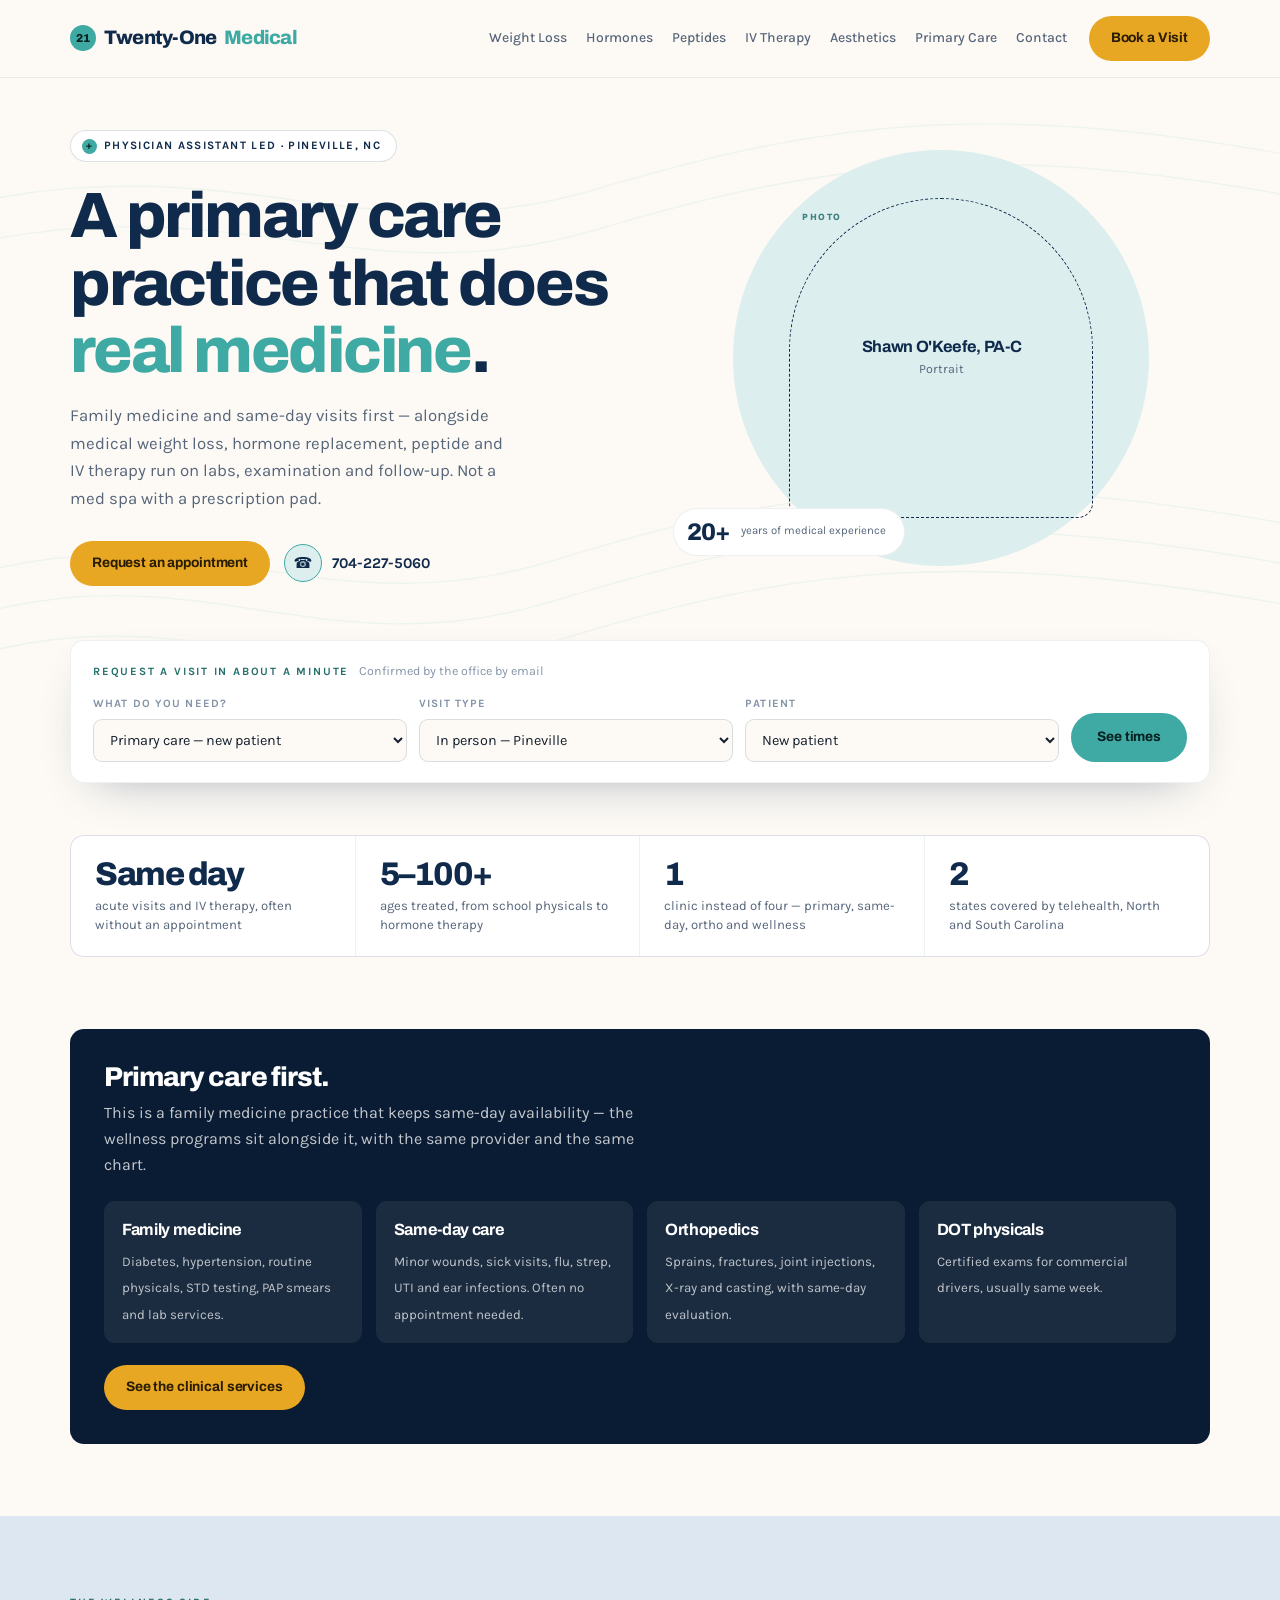
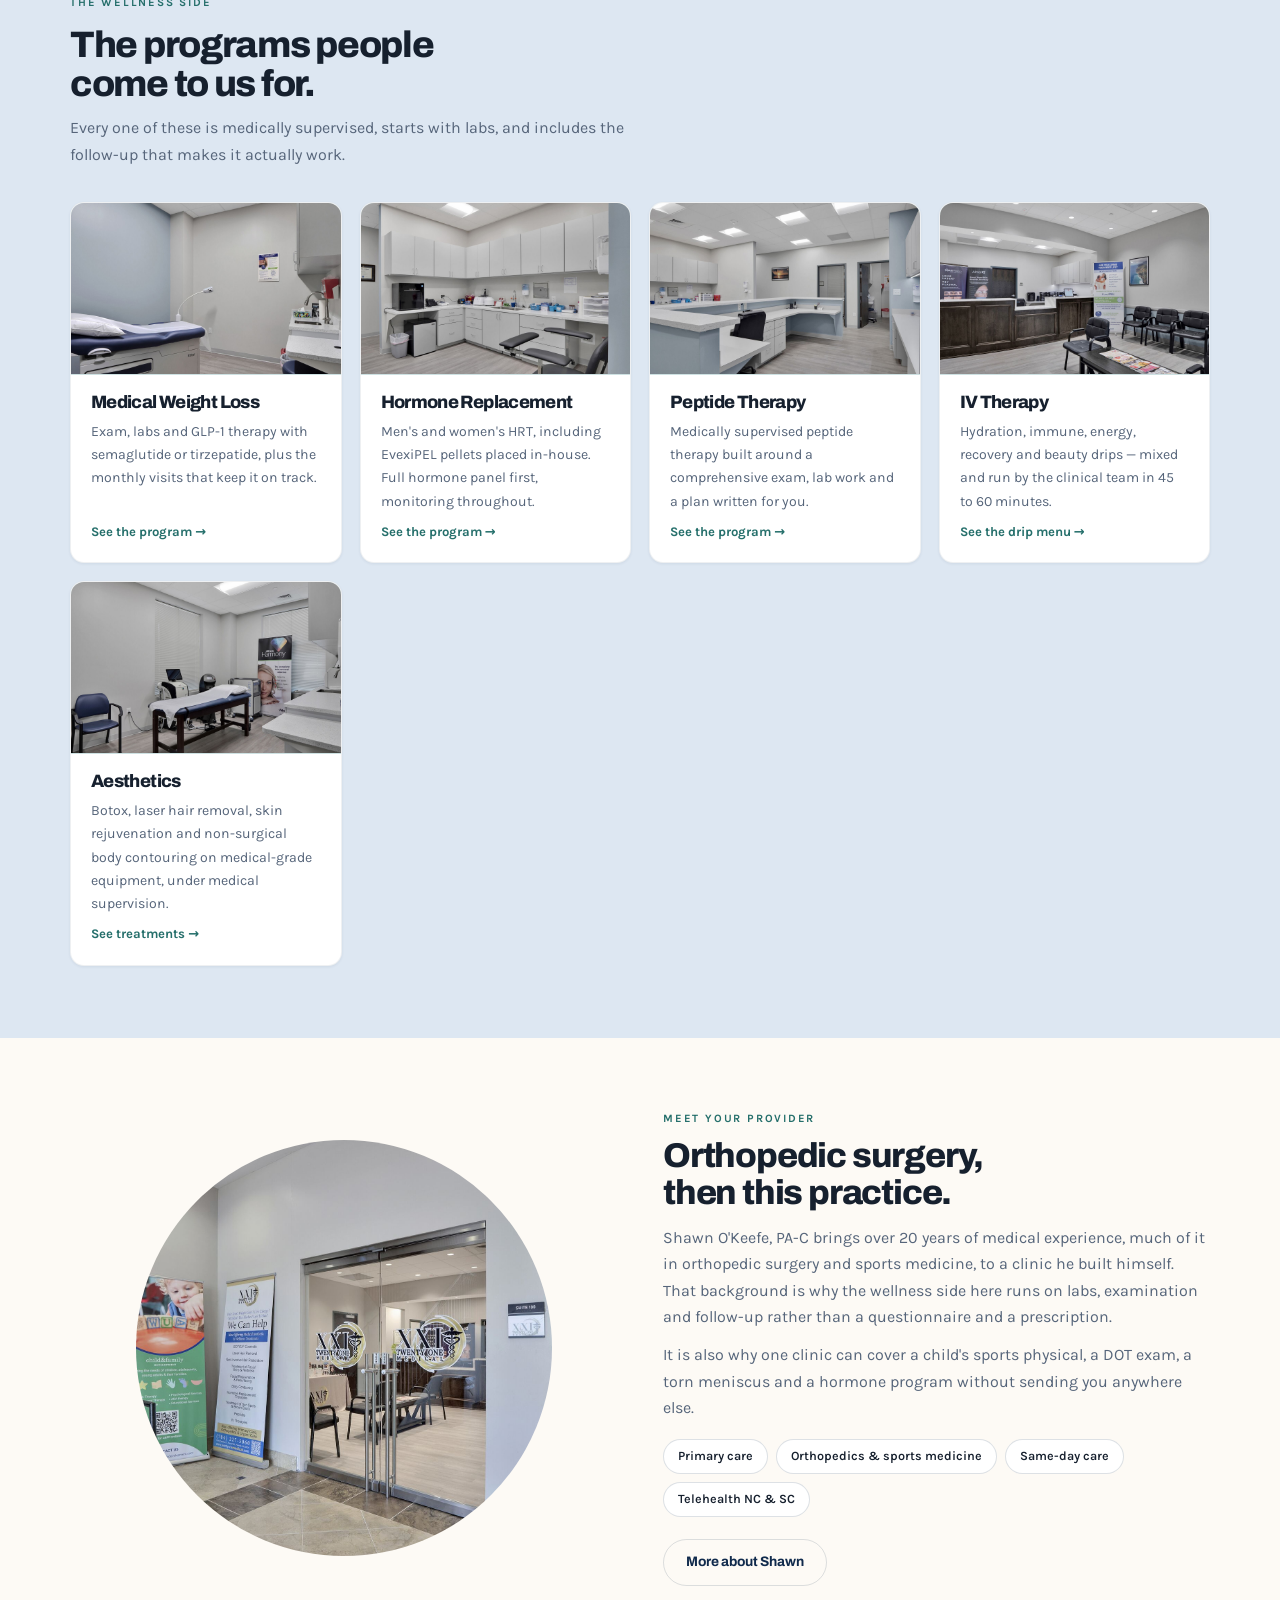
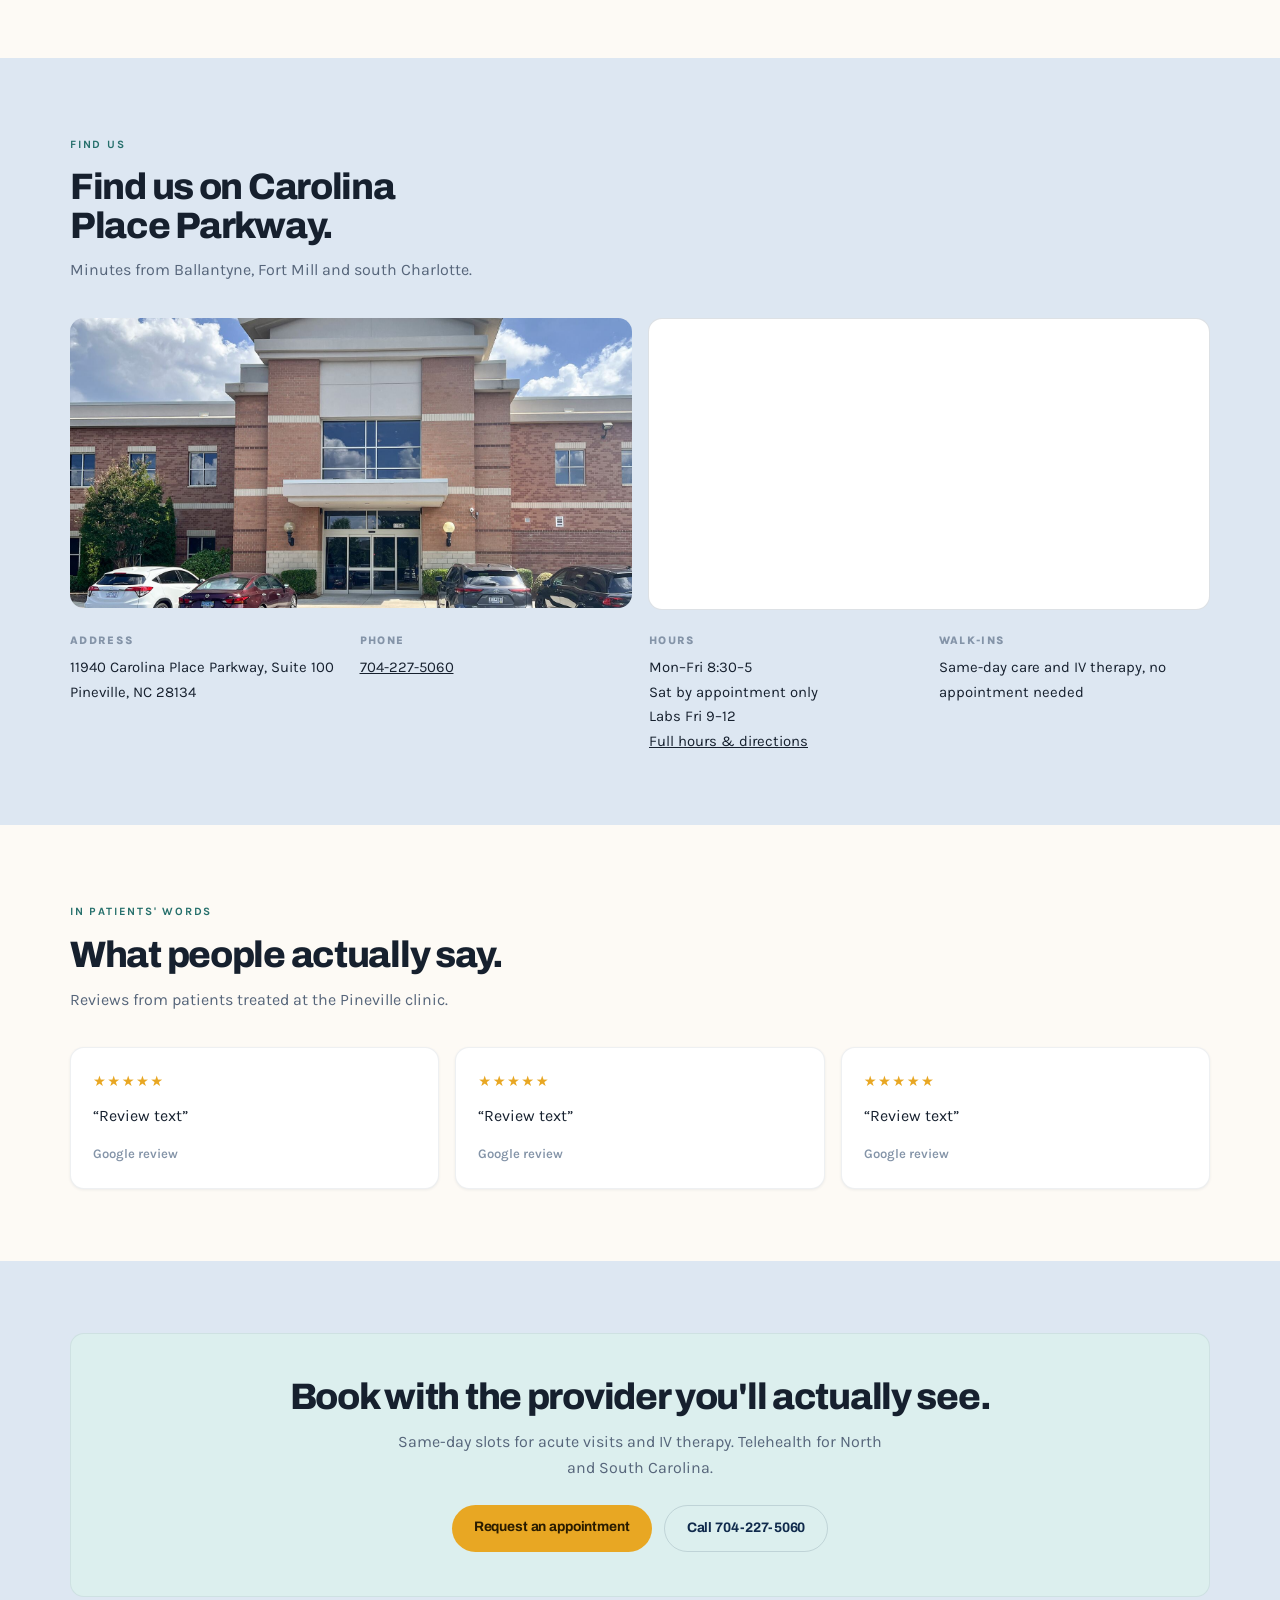
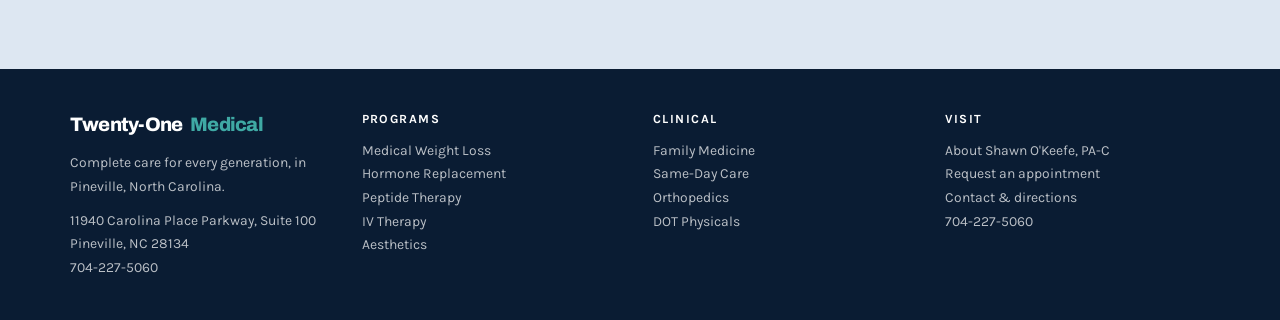
==== commit f4e1ea2d: "Hero badge: "20+ years of medical experience" in Shawn's own words The badge has read "years" with n" ====
--- a/index.html
+++ b/index.html
@@ -120,8 +120,8 @@
         <span>Portrait</span>
       </div>
       <div class="badge">
-        <span class="yrs">years</span>
-        <p>in orthopedic surgery before opening the practice</p>
+        <span class="yrs">20+</span>
+        <p>years of medical experience</p>
       </div>
     </div>
   </div>
@@ -230,8 +230,8 @@
     <img class="shot round" src="/img/entrance.jpg" alt="Entrance to Twenty-One Medical, Suite 100" width="1600" height="1200">
     <div class="txt">
       <span class="eyebrow">Meet your provider</span>
-      <h2>Years in orthopedic surgery. Then this practice.</h2>
-      <p>Shawn O'Keefe, PA-C spent years in orthopedic surgery before opening Twenty-One Medical. That background is why the wellness side of this clinic runs on labs, examination and follow-up rather than a questionnaire and a prescription.</p>
+      <h2>Orthopedic surgery, then this practice.</h2>
+      <p>Shawn O'Keefe, PA-C brings over 20 years of medical experience, much of it in orthopedic surgery and sports medicine, to a clinic he built himself. That background is why the wellness side here runs on labs, examination and follow-up rather than a questionnaire and a prescription.</p>
       <p>It is also why one clinic can cover a child's sports physical, a DOT exam, a torn meniscus and a hormone program without sending you anywhere else.</p>
       <div class="credbar"><span>Primary care</span><span>Orthopedics &amp; sports medicine</span><span>Same-day care</span><span>Telehealth NC &amp; SC</span></div>
       <div style="margin-top:22px"><a class="btn btn-outline" href="/about/">More about Shawn</a></div>
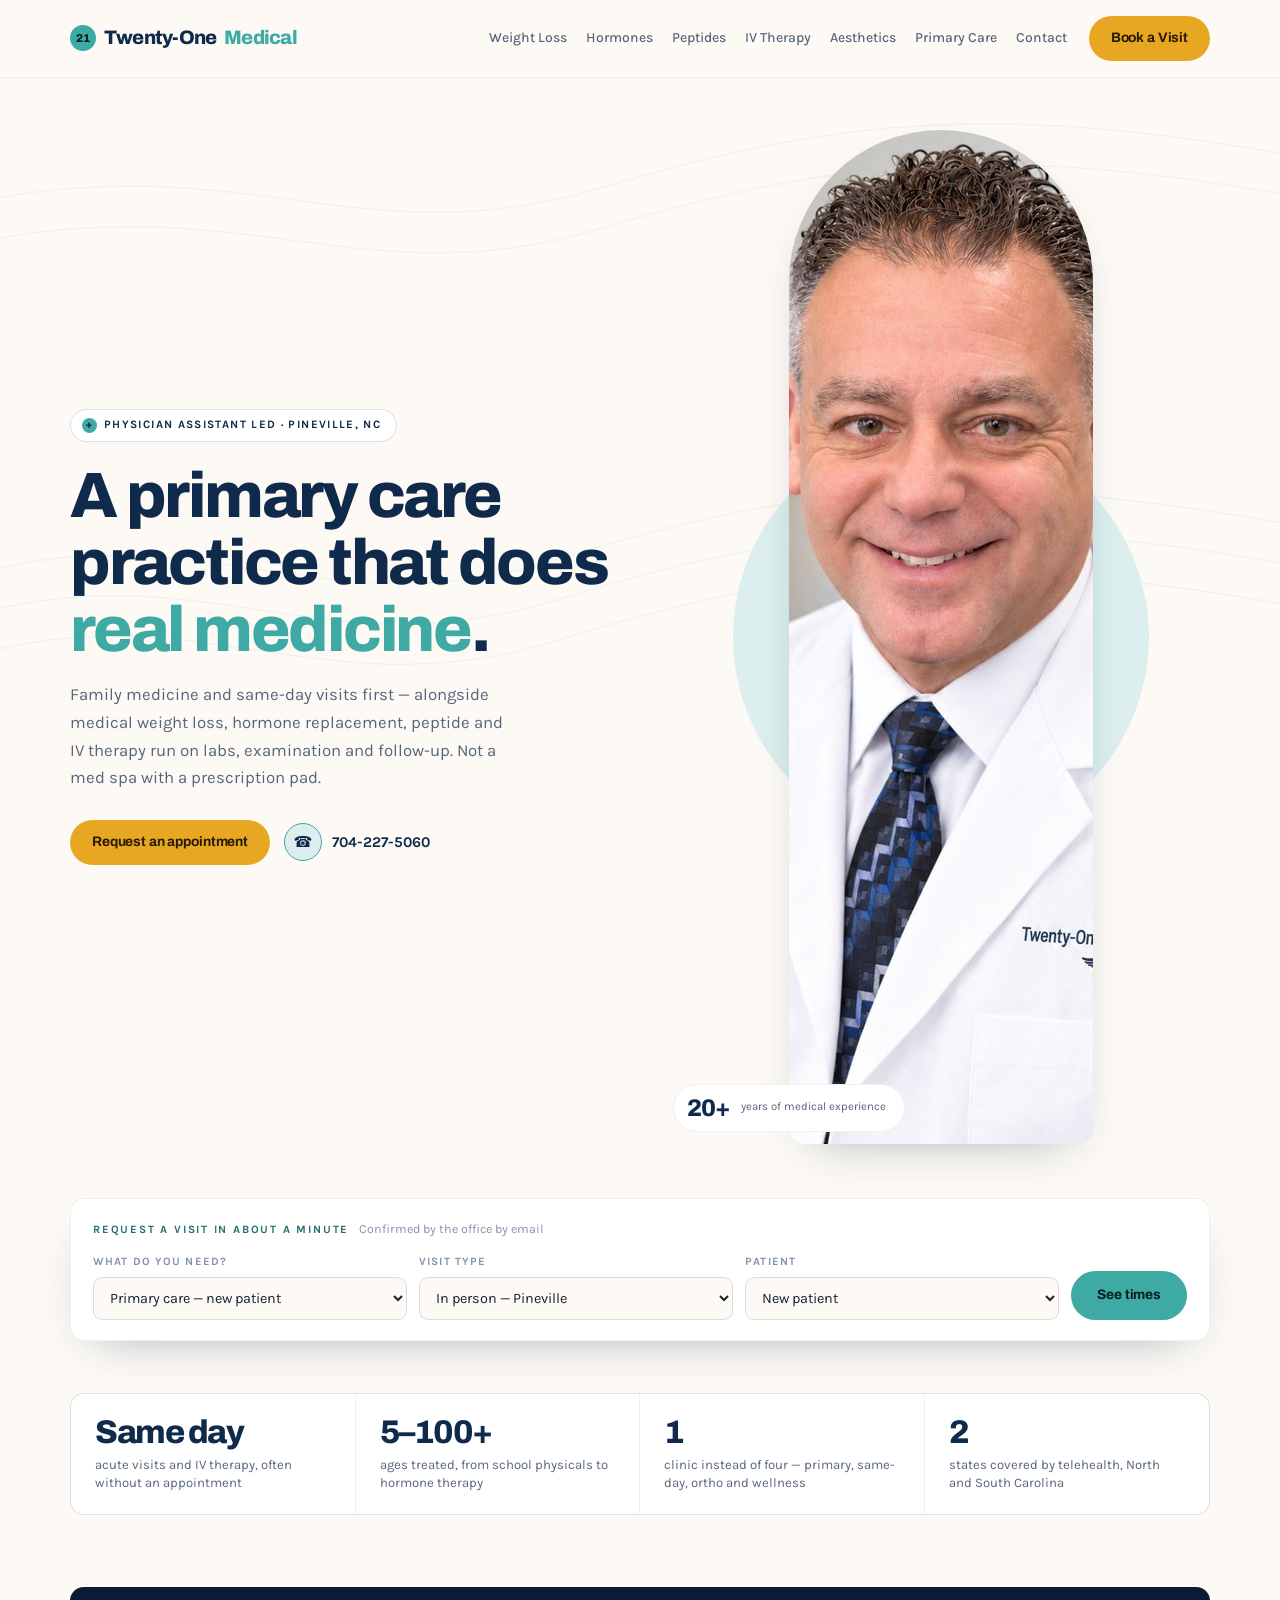
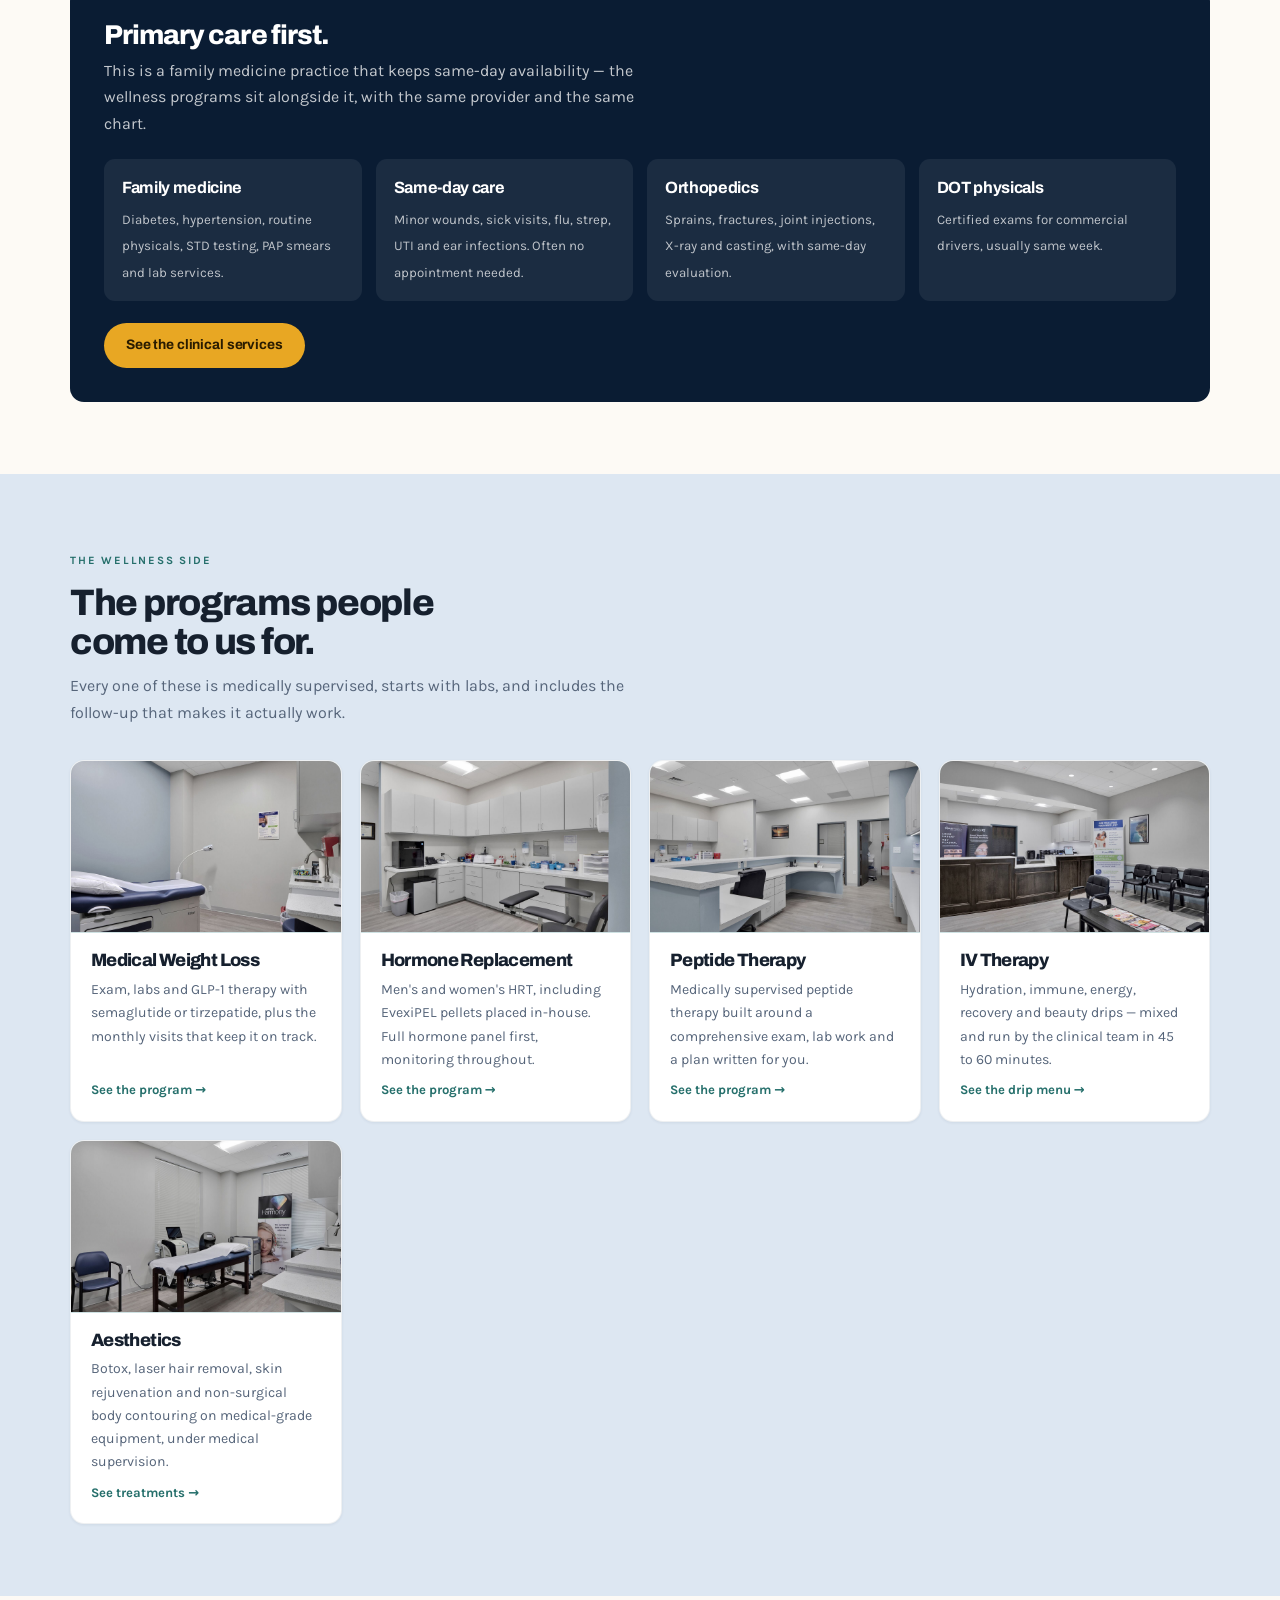
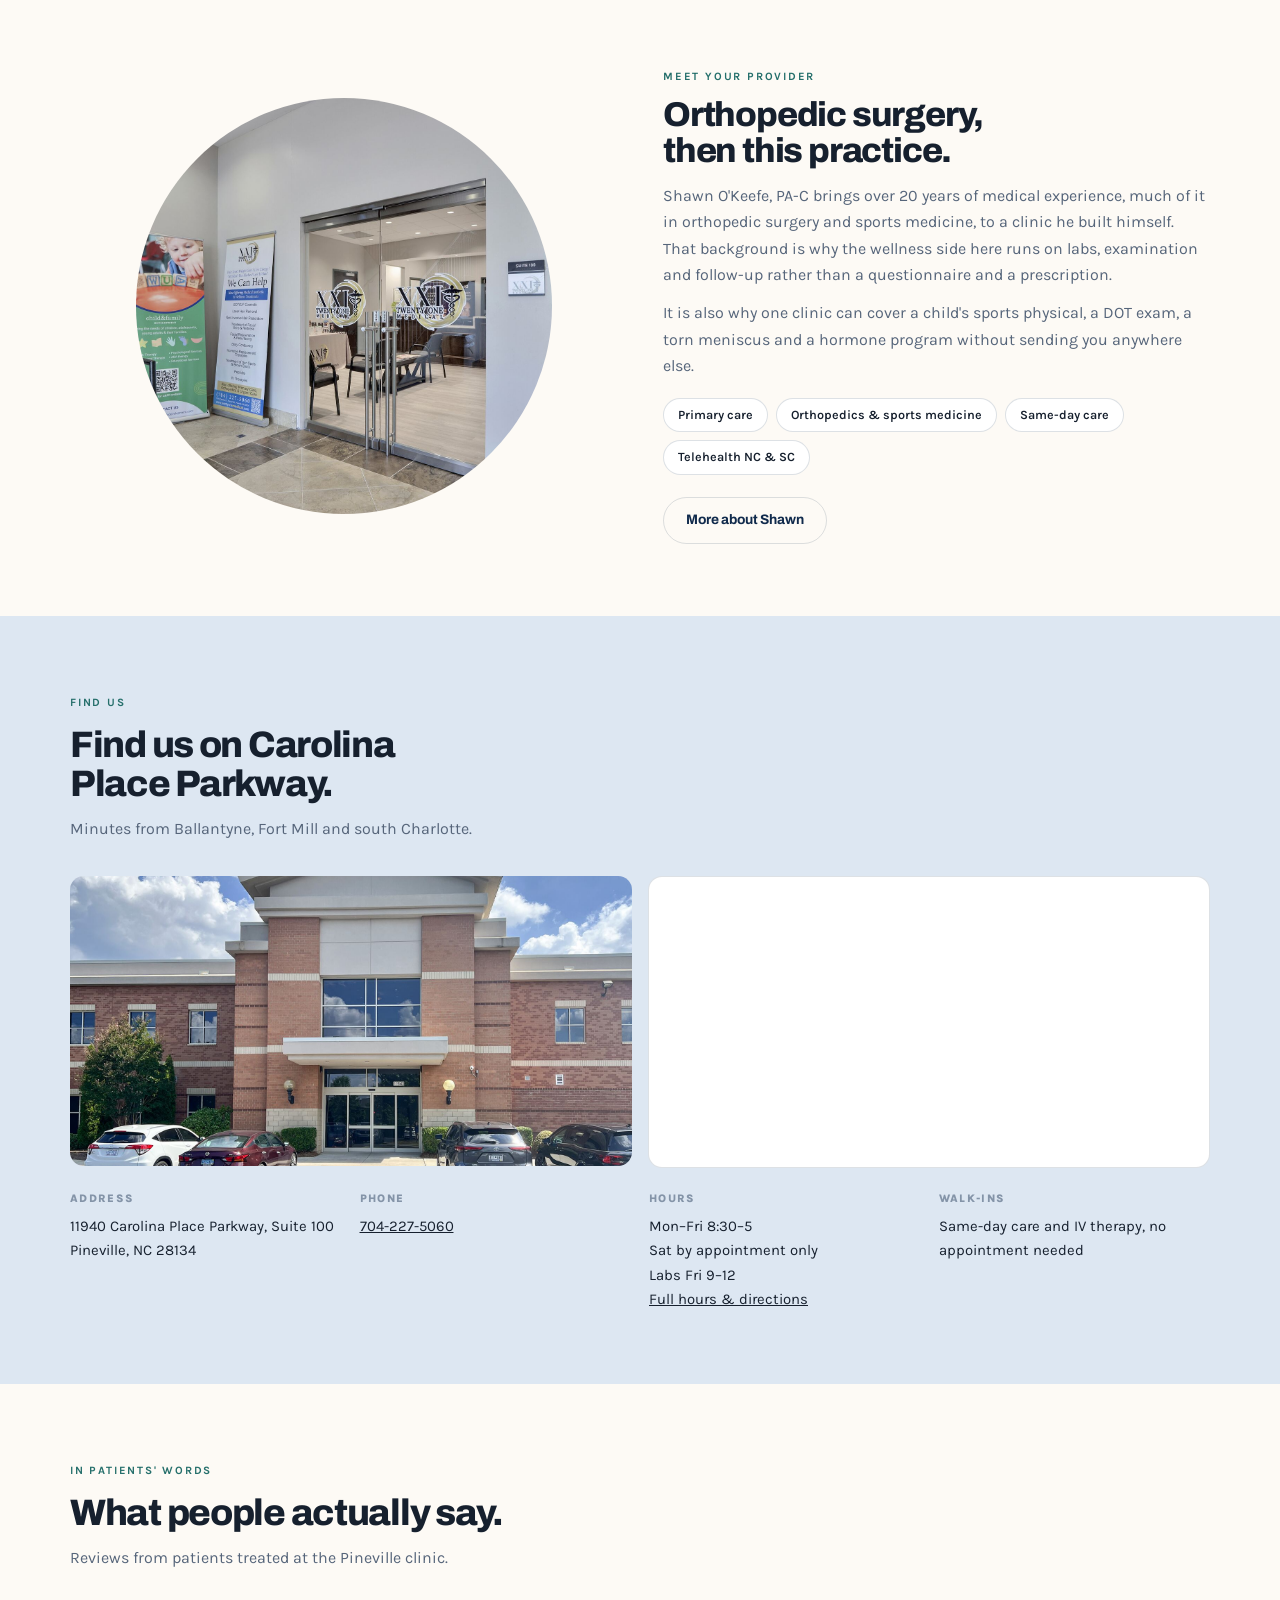
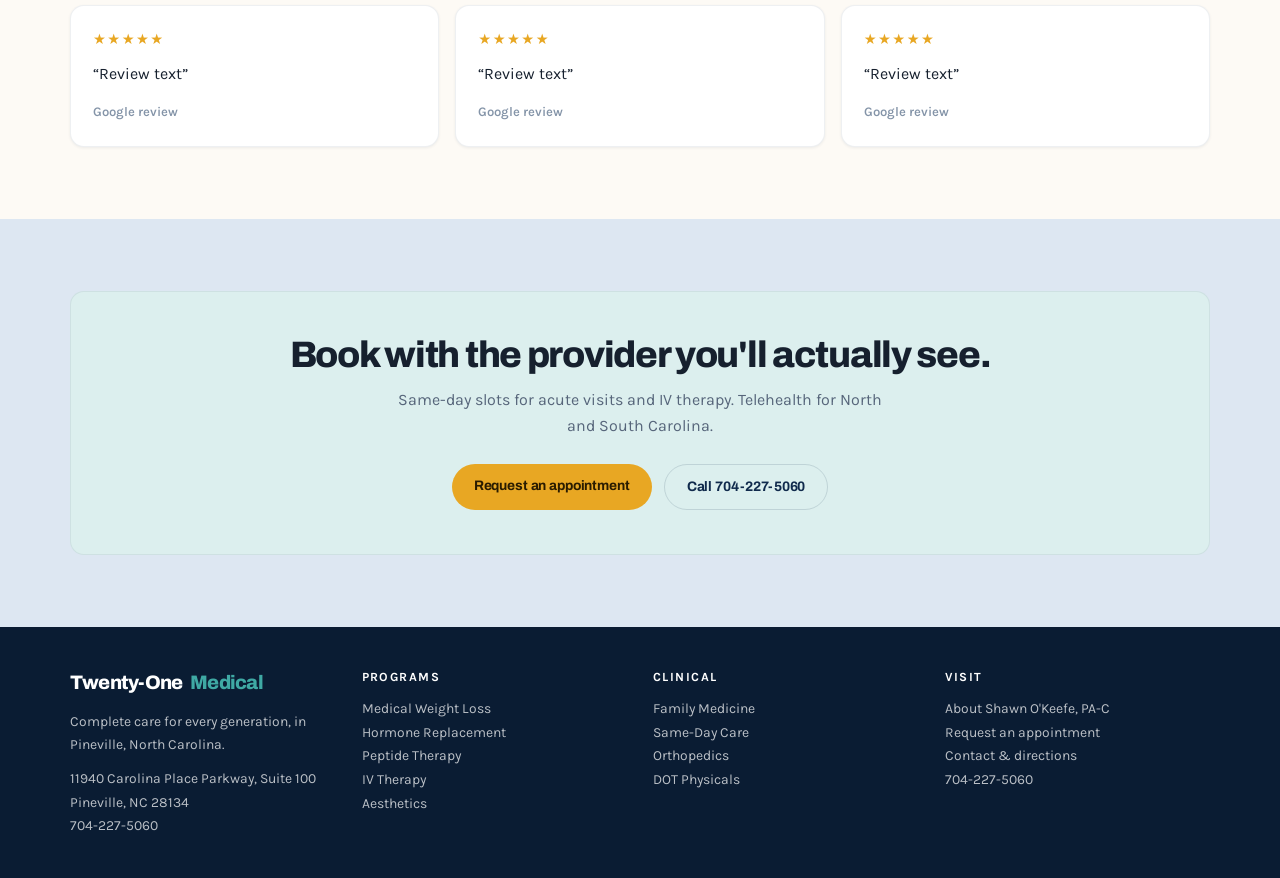
==== commit eb802953: "Homepage hero: real portrait replaces the placeholder Same .portrait treatment as the About page, ke" ====
--- a/index.html
+++ b/index.html
@@ -58,6 +58,13 @@
     }
   ],
   "medicalSpecialty": ["PrimaryCare", "Endocrine"],
+  "employee": {
+    "@type": "Person",
+    "name": "Shawn O'Keefe",
+    "honorificSuffix": "PA-C",
+    "jobTitle": "Physician Assistant",
+    "image": "https://twentyonemedical.com/img/shawn-okeefe.jpg"
+  },
   "availableService": [
     {"@type": "MedicalTherapy", "name": "Medical weight loss"},
     {"@type": "MedicalTherapy", "name": "Hormone replacement therapy"},
@@ -115,10 +122,11 @@
     </div>
     <div class="hero-art">
       <div class="disc"></div>
-      <div class="ph">
-        <b>Shawn O'Keefe, PA-C</b>
-        <span>Portrait</span>
-      </div>
+      <img class="portrait" src="/img/shawn-okeefe.jpg"
+           srcset="/img/shawn-okeefe.jpg 760w, /img/shawn-okeefe@2x.jpg 1075w"
+           sizes="(max-width:880px) 74vw, 19rem"
+           alt="Shawn O'Keefe, PA-C, founder of Twenty-One Medical, in a white coat"
+           width="760" height="1014">
       <div class="badge">
         <span class="yrs">20+</span>
         <p>years of medical experience</p>
--- a/assets/site.css
+++ b/assets/site.css
@@ -75,6 +75,16 @@
   .ph.dark span{color:rgba(255,255,255,.72)}
   .ph.dark::before{color:rgba(255,255,255,.6)}
 
+  /* ---------- provider portrait ---------- */
+  /* object-position favours the top of the frame so the face survives any
+     future ratio change. width/height are declared in the markup too, so the
+     layout does not shift while the image loads. */
+  .portrait{display:block;width:100%;aspect-ratio:3/4;object-fit:cover;
+    object-position:center top;border-radius:var(--r);box-shadow:var(--shadow-sm)}
+  .hero-art .portrait{position:relative;z-index:1;width:min(74%,19rem);
+    border-radius:200px 200px 20px 20px;box-shadow:var(--shadow-lg)}
+  .prose .portrait{max-width:22rem;margin-bottom:28px}
+
   /* ---------- nav ---------- */
   nav{background:var(--paper);border-bottom:1px solid var(--rule-soft);position:relative;z-index:5}
   .nav-in{display:flex;align-items:center;gap:22px;padding-block:16px;flex-wrap:wrap}
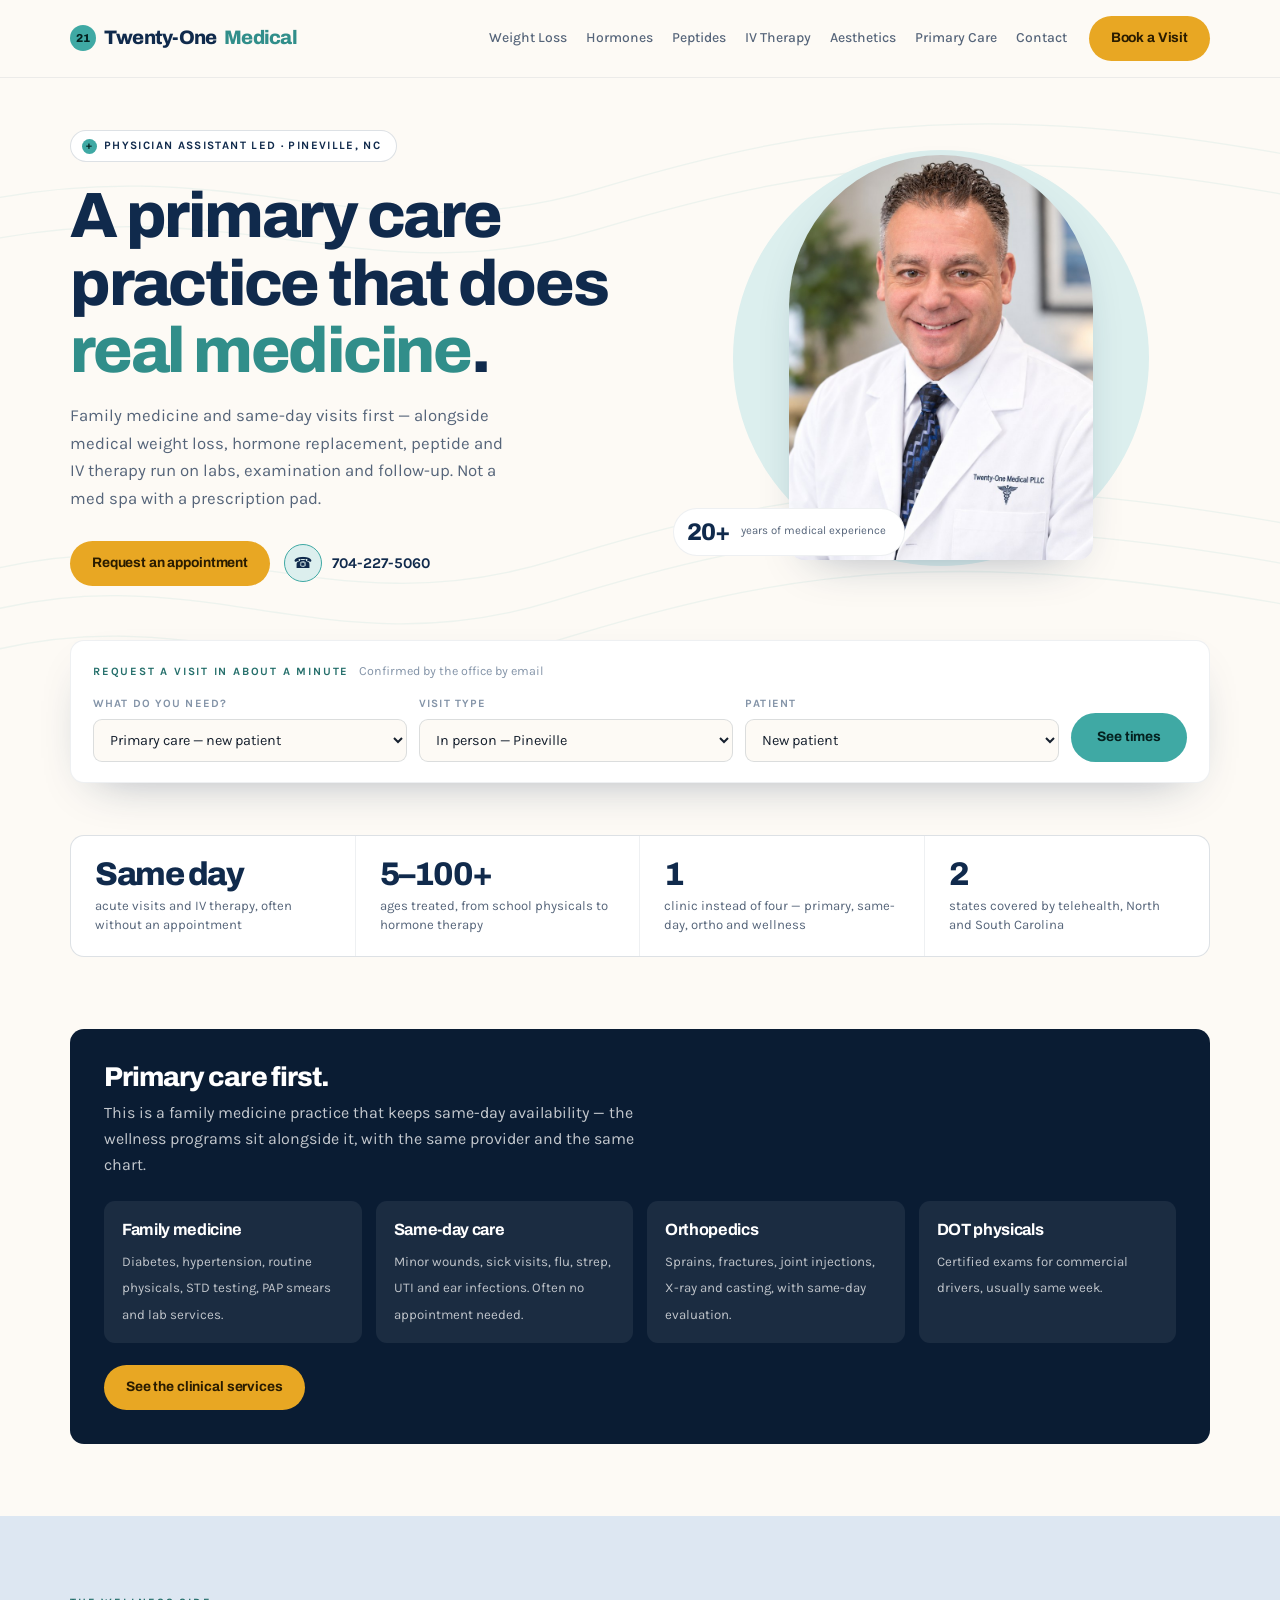
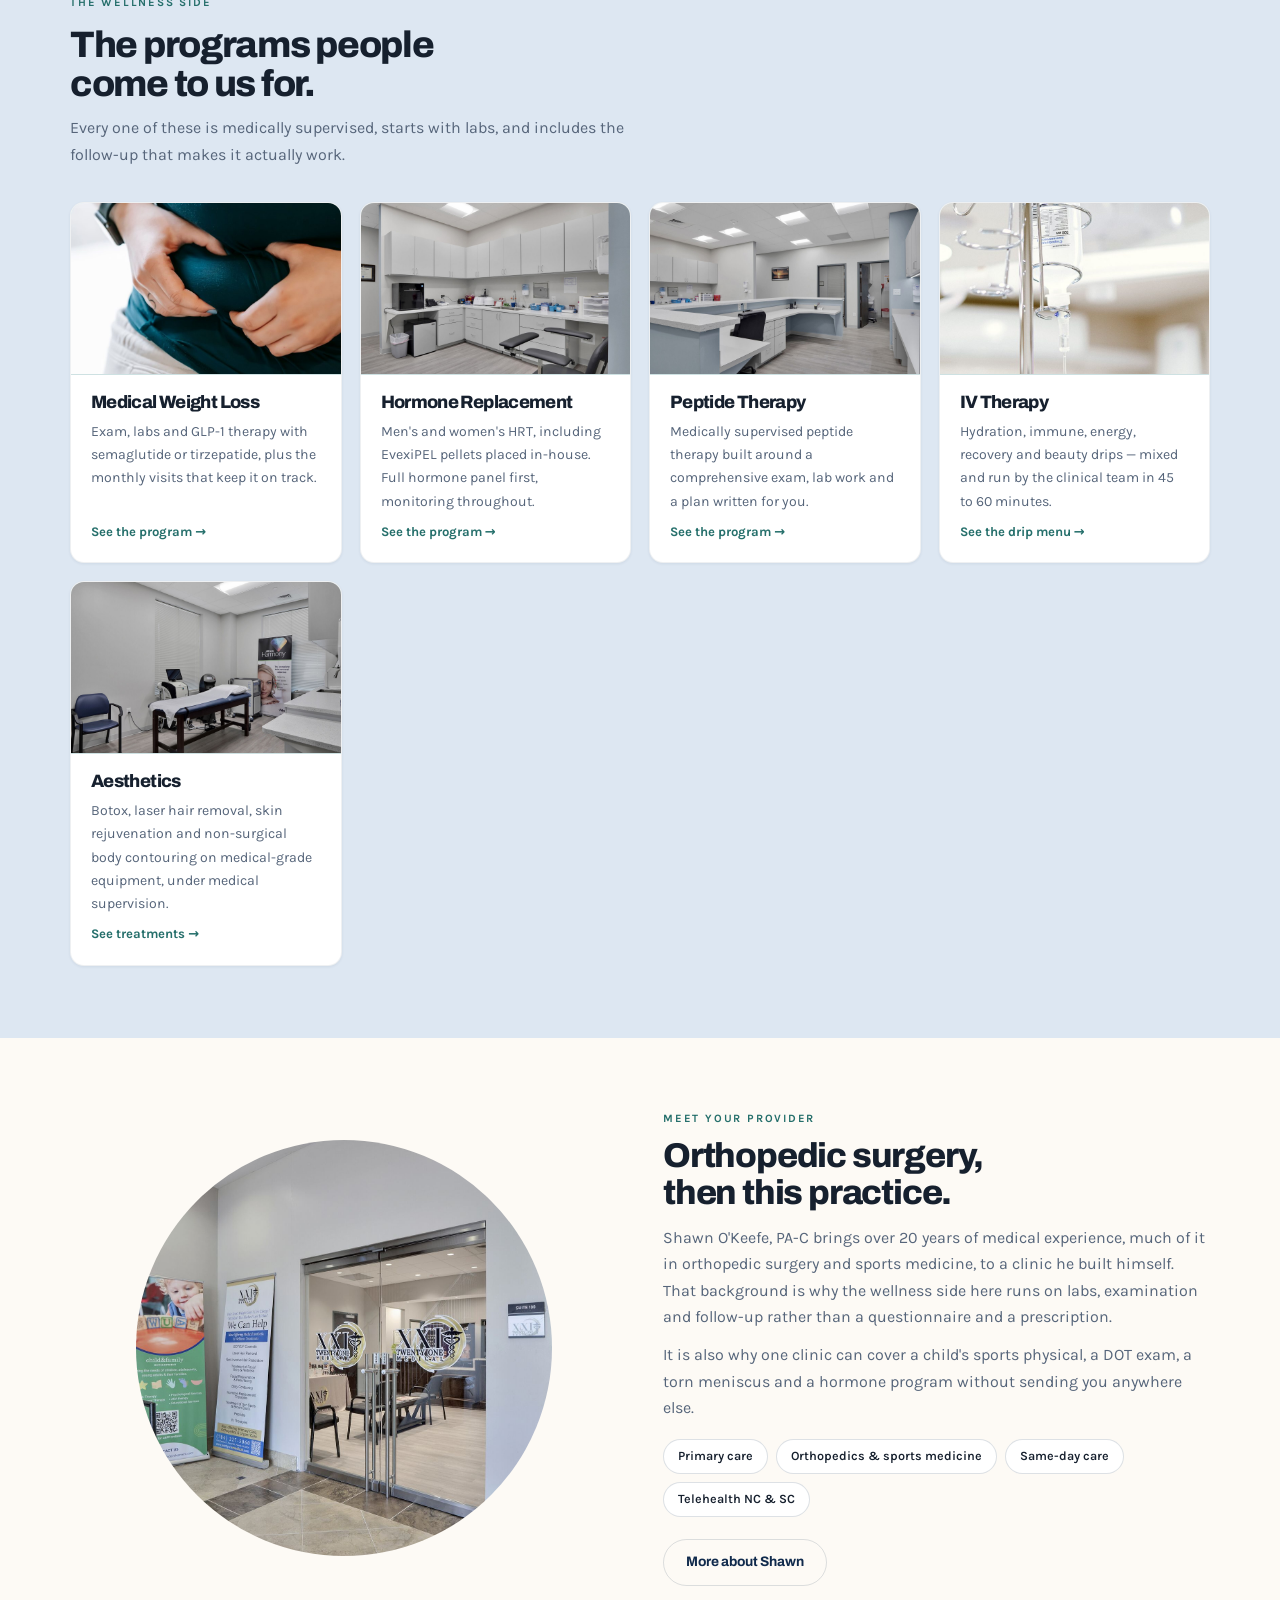
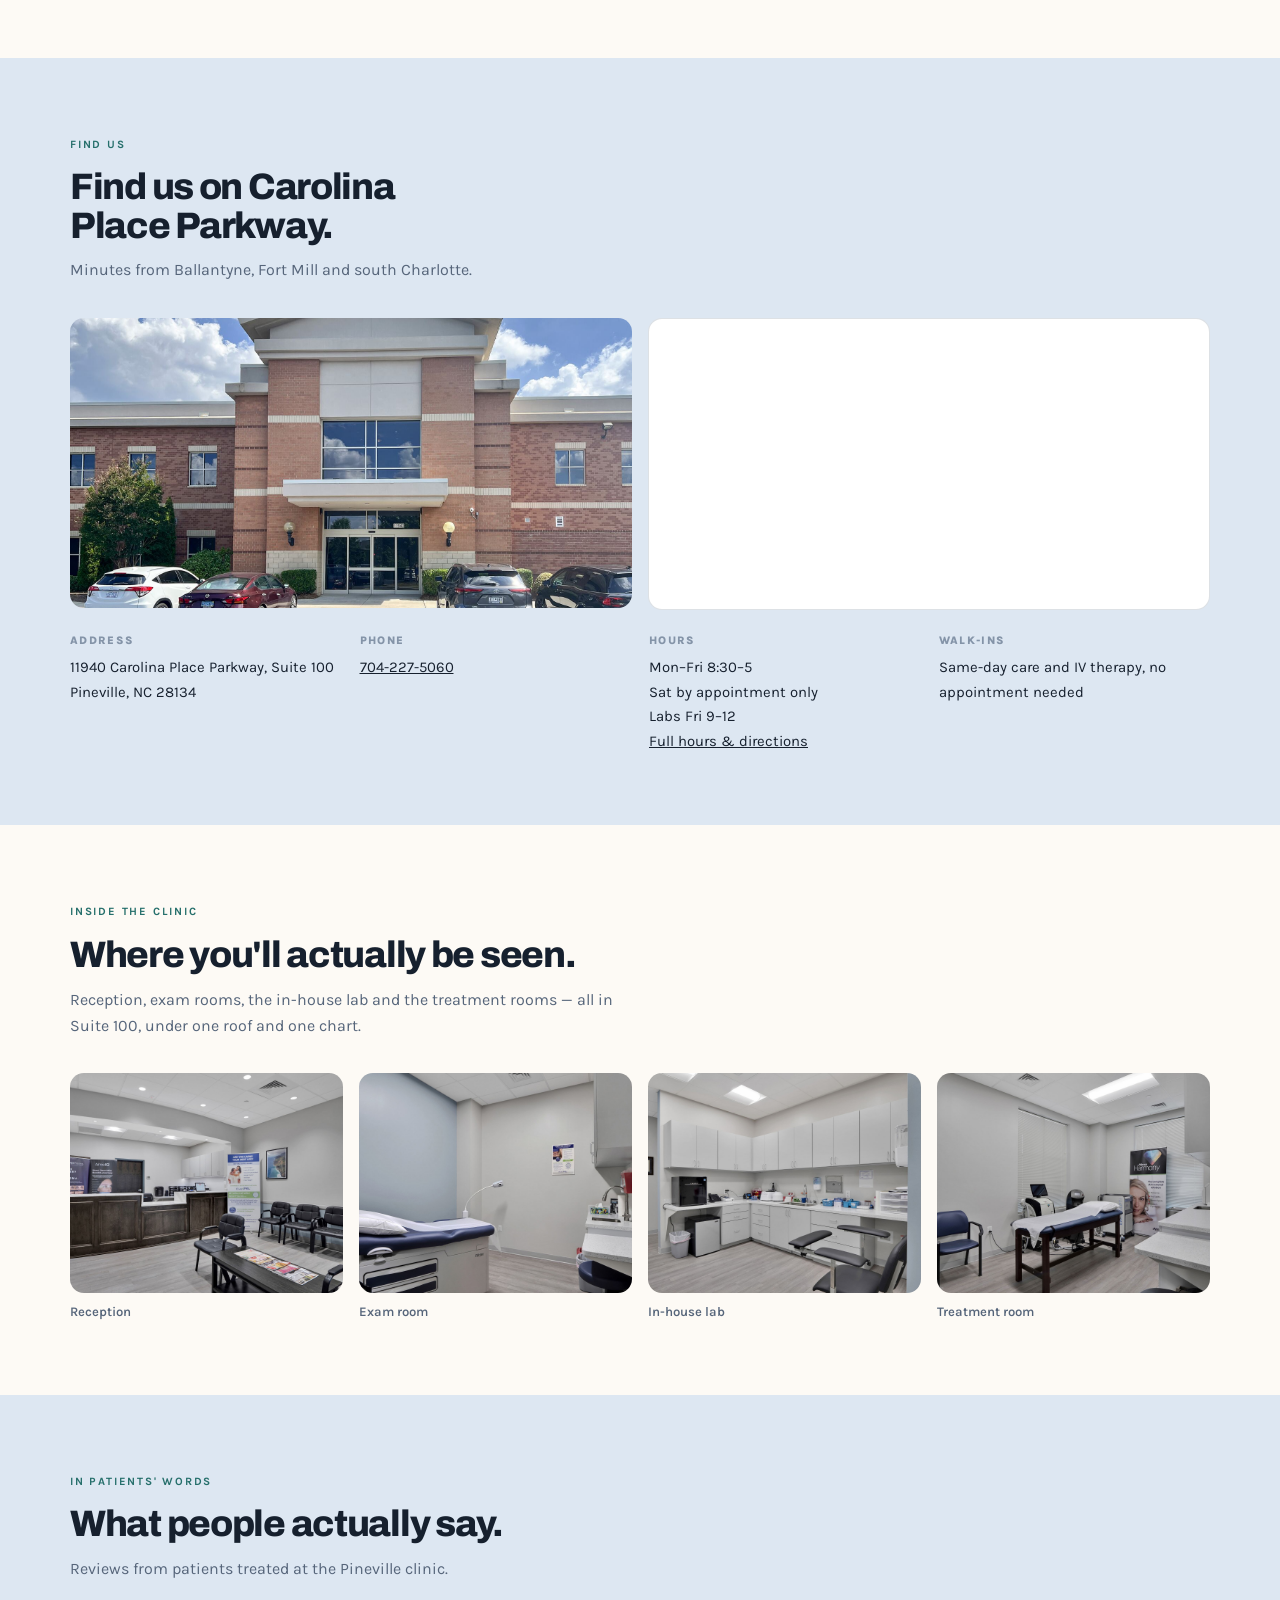
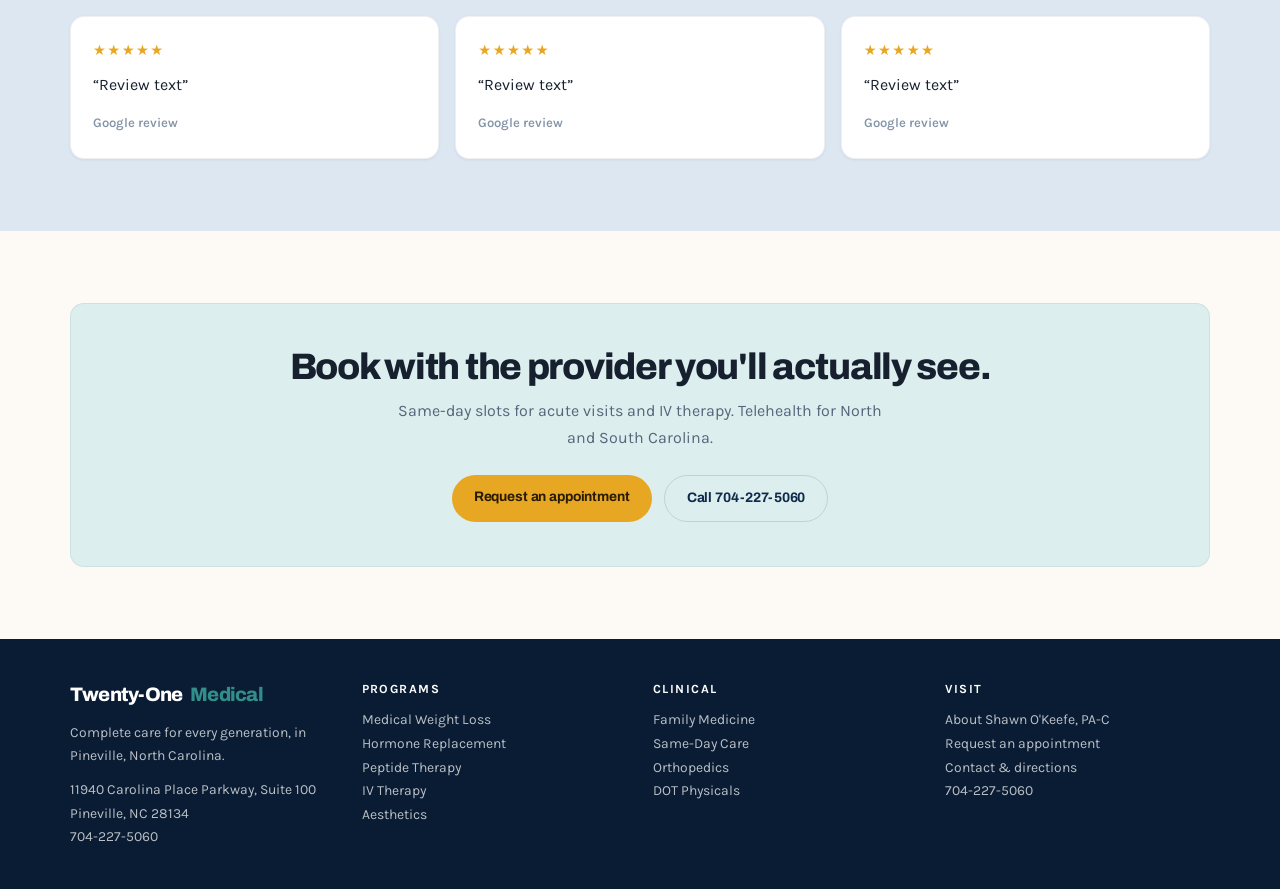
==== commit 3e102b9e: "BugHerd 7 + 28: service-matched photos and a clinic gallery Two stock photos (Pexels licence, free, " ====
--- a/index.html
+++ b/index.html
@@ -200,7 +200,7 @@
     </div>
     <div class="svc-grid">
       <div class="svc">
-        <img class="shot" src="/img/exam-room.jpg" alt="Exam room at Twenty-One Medical" width="1600" height="1200">
+        <img class="shot fp-weightloss" src="/img/weight-loss.jpg" alt="A person in workout clothes with a towel over one shoulder, after exercising" width="800" height="1200">
         <div class="sv-body"><h3>Medical Weight Loss</h3>
           <p>Exam, labs and GLP-1 therapy with semaglutide or tirzepatide, plus the monthly visits that keep it on track.</p>
           <a class="go" href="/medical-weight-loss/">See the program &rarr;</a></div>
@@ -218,7 +218,7 @@
           <a class="go" href="/peptide-therapy/">See the program &rarr;</a></div>
       </div>
       <div class="svc">
-        <img class="shot" src="/img/reception.jpg" alt="Reception at Twenty-One Medical" width="1600" height="1200">
+        <img class="shot fp-iv" src="/img/iv-therapy.jpg" alt="An intravenous drip bag and line hanging from a stand in a treatment room" width="800" height="1200">
         <div class="sv-body"><h3>IV Therapy</h3>
           <p>Hydration, immune, energy, recovery and beauty drips &mdash; mixed and run by the clinical team in 45 to 60 minutes.</p>
           <a class="go" href="/iv-therapy/">See the drip menu &rarr;</a></div>
@@ -270,6 +270,34 @@
 <section class="band">
   <div class="shell">
     <div class="sec-head">
+      <span class="eyebrow">Inside the clinic</span>
+      <h2>Where you'll actually be seen.</h2>
+      <p>Reception, exam rooms, the in-house lab and the treatment rooms &mdash; all in Suite 100, under one roof and one chart.</p>
+    </div>
+    <div class="gallery">
+      <figure>
+        <img class="shot" src="/img/reception.jpg" alt="The reception area at Twenty-One Medical" width="1600" height="1200">
+        <figcaption>Reception</figcaption>
+      </figure>
+      <figure>
+        <img class="shot" src="/img/exam-room.jpg" alt="An exam room at Twenty-One Medical" width="1600" height="1200">
+        <figcaption>Exam room</figcaption>
+      </figure>
+      <figure>
+        <img class="shot" src="/img/lab.jpg" alt="The in-house lab at Twenty-One Medical" width="1600" height="1200">
+        <figcaption>In-house lab</figcaption>
+      </figure>
+      <figure>
+        <img class="shot" src="/img/laser-room.jpg" alt="The aesthetic treatment room at Twenty-One Medical" width="1600" height="1200">
+        <figcaption>Treatment room</figcaption>
+      </figure>
+    </div>
+  </div>
+</section>
+
+<section class="band tint">
+  <div class="shell">
+    <div class="sec-head">
       <span class="eyebrow">In patients' words</span>
       <h2>What people actually say.</h2>
       <p>Reviews from patients treated at the Pineville clinic.</p>
@@ -285,7 +313,7 @@
   </div>
 </section>
 
-<section class="band tint">
+<section class="band">
   <div class="shell">
     <div class="final">
       <h2>Book with the provider you'll actually see.</h2>
--- a/assets/site.css
+++ b/assets/site.css
@@ -2,7 +2,16 @@
     --navy:#102a4c;
     --navy-deep:#0a1c33;
     --navy-soft:#2b4a75;
+    /* Three teals, three jobs:
+       --teal        fills, dots, borders, button backgrounds (decorative, or a
+                     background carrying its own dark text - not the measured thing)
+       --teal-accent LARGE text, >=18.66px bold, AA threshold 3.0
+                     3.76:1 on --paper, 3.13:1 on --band
+       --teal-ink    SMALL text, AA threshold 4.5
+                     5.66:1 on --paper, 4.71:1 on --band
+       The brand teal #3fa9a4 measures 2.72 / 2.26 and fails as text on both. */
     --teal:#3fa9a4;
+    --teal-accent:#318e8a;
     --teal-ink:#256f6b;
     --teal-wash:#dcefee;
     --marigold:#e8a723;
@@ -25,7 +34,9 @@
       --navy:#8fb3e0;
       --navy-deep:#0c1622;
       --navy-soft:#a9c4e8;
+      /* on dark surfaces the light teal already passes, so all three match */
       --teal:#5cc9c3;
+      --teal-accent:#5cc9c3;
       --teal-ink:#5cc9c3;
       --teal-wash:#14322f;
       --marigold:#f0bc4e;
@@ -45,7 +56,8 @@
   }
   :root[data-theme="dark"]{
     --navy:#8fb3e0; --navy-deep:#0c1622; --navy-soft:#a9c4e8;
-    --teal:#5cc9c3; --teal-ink:#5cc9c3; --teal-wash:#14322f; --marigold:#f0bc4e; --coral:#f07d5b;
+    --teal:#5cc9c3; --teal-accent:#5cc9c3; --teal-ink:#5cc9c3;
+    --teal-wash:#14322f; --marigold:#f0bc4e; --coral:#f07d5b;
     --cream:#16202b; --band:#182334; --paper:#101822; --card:#18222e;
     --ink:#e8eef6; --ink-soft:#a3b2c4; --ink-faint:#7c8b9e;
     --rule:rgba(232,238,246,.17); --rule-soft:rgba(232,238,246,.09);
@@ -76,10 +88,14 @@
   .ph.dark::before{color:rgba(255,255,255,.6)}
 
   /* ---------- provider portrait ---------- */
-  /* object-position favours the top of the frame so the face survives any
-     future ratio change. width/height are declared in the markup too, so the
-     layout does not shift while the image loads. */
-  .portrait{display:block;width:100%;aspect-ratio:3/4;object-fit:cover;
+  /* height:auto is load-bearing: the img carries width/height attributes so the
+     layout reserves space before it loads, and those map to presentational
+     width/height properties. aspect-ratio only computes a dimension when the
+     other is auto, so without this the attribute height wins and the portrait
+     renders stretched. Same reason .shot in photos.css sets height:auto.
+     object-position favours the top of the frame so the face survives any
+     future change of ratio. */
+  .portrait{display:block;width:100%;height:auto;aspect-ratio:3/4;object-fit:cover;
     object-position:center top;border-radius:var(--r);box-shadow:var(--shadow-sm)}
   .hero-art .portrait{position:relative;z-index:1;width:min(74%,19rem);
     border-radius:200px 200px 20px 20px;box-shadow:var(--shadow-lg)}
@@ -92,7 +108,7 @@
     color:var(--navy);display:flex;align-items:center;gap:8px}
   .logo .dot{width:26px;height:26px;border-radius:50%;background:var(--teal);display:grid;
     place-items:center;font-size:.72rem;color:#04211f;font-weight:800;letter-spacing:0}
-  .logo span{color:var(--teal)}
+  .logo span{color:var(--teal-accent)}
   .nav-links{display:flex;gap:19px;font-size:.87rem;font-weight:500;color:var(--ink-soft);flex-wrap:wrap}
   .nav-links a{text-decoration:none;display:inline-flex;align-items:center;gap:4px}
   .nav-links a:hover{color:var(--navy)}
@@ -124,7 +140,7 @@
     place-items:center;font-style:normal;font-size:.68rem;color:#04211f;line-height:1}
 
   .hero h1{font-size:clamp(2.4rem,5.6vw,4rem);margin:20px 0 18px;color:var(--navy)}
-  .hero h1 em{font-style:normal;color:var(--teal)}
+  .hero h1 em{font-style:normal;color:var(--teal-accent)}
   .hero p.lede{font-size:1.05rem;color:var(--ink-soft);max-width:44ch}
   .hero-cta{display:flex;gap:14px;margin-top:28px;flex-wrap:wrap;align-items:center}
   .callpill{display:inline-flex;align-items:center;gap:10px;text-decoration:none;font-weight:700;
@@ -264,7 +280,7 @@
 .phero .contours{position:absolute;inset:0;opacity:.5;pointer-events:none}
 .phero .shell{position:relative;z-index:2}
 .phero h1{font-size:clamp(2.1rem,4.6vw,3.3rem);margin:18px 0 16px;color:var(--navy);max-width:20ch}
-.phero h1 em{font-style:normal;color:var(--teal)}
+.phero h1 em{font-style:normal;color:var(--teal-accent)}
 .phero p.lede{font-size:1.05rem;color:var(--ink-soft);max-width:52ch}
 .phero .hero-cta{display:flex;gap:14px;margin-top:26px;flex-wrap:wrap;align-items:center}
 
--- a/assets/photos.css
+++ b/assets/photos.css
@@ -26,3 +26,23 @@
 
 /* a caption under a photo, for crediting or explaining what it shows */
 .shot-note{font-size:.78rem;color:var(--ink-faint);margin-top:7px}
+
+/* ---------- focal points for portrait-source photos ----------
+   Every .shot is object-fit:cover inside a fixed height, so the browser
+   letterboxes whatever it is handed regardless of the file's aspect ratio.
+   A portrait source therefore centre-crops to a band through its middle,
+   which on these two lands on dead fabric and bare tubing respectively.
+   Steer the band rather than re-cropping the file: the whole image stays
+   on disk, and re-framing is this percentage, not a new export.
+   Lower number = show more of the top. */
+.shot.fp-weightloss{object-position:center 58%}
+.shot.fp-iv{object-position:center 26%}
+
+/* ---------- clinic gallery ----------
+   Genuine photographs of Suite 100, as distinct from the stock imagery on
+   the service cards. Taller than a service thumbnail because these are the
+   subject rather than a label. */
+.gallery{display:grid;grid-template-columns:repeat(auto-fit,minmax(15rem,1fr));gap:16px}
+.gallery figure{margin:0}
+.gallery .shot{height:220px;border-radius:var(--r)}
+.gallery figcaption{font-size:.82rem;font-weight:600;color:var(--ink-soft);margin-top:8px}
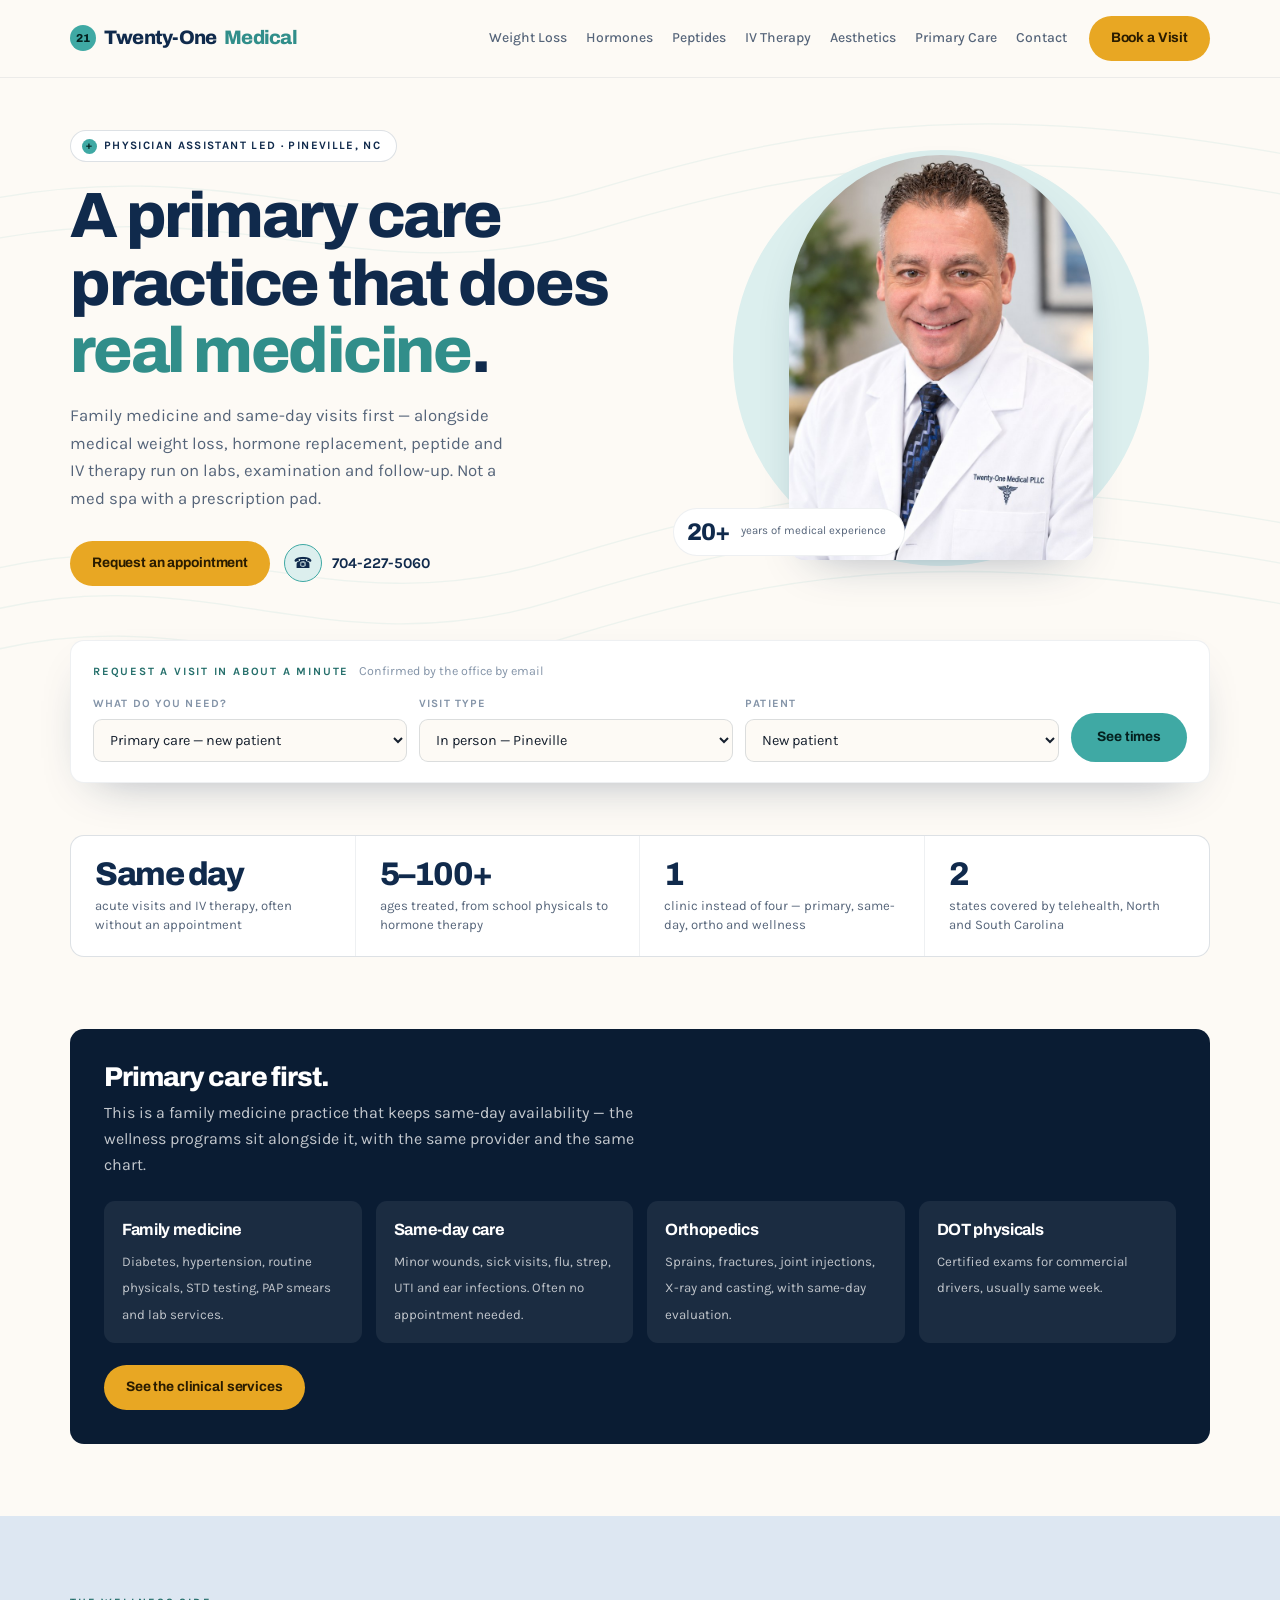
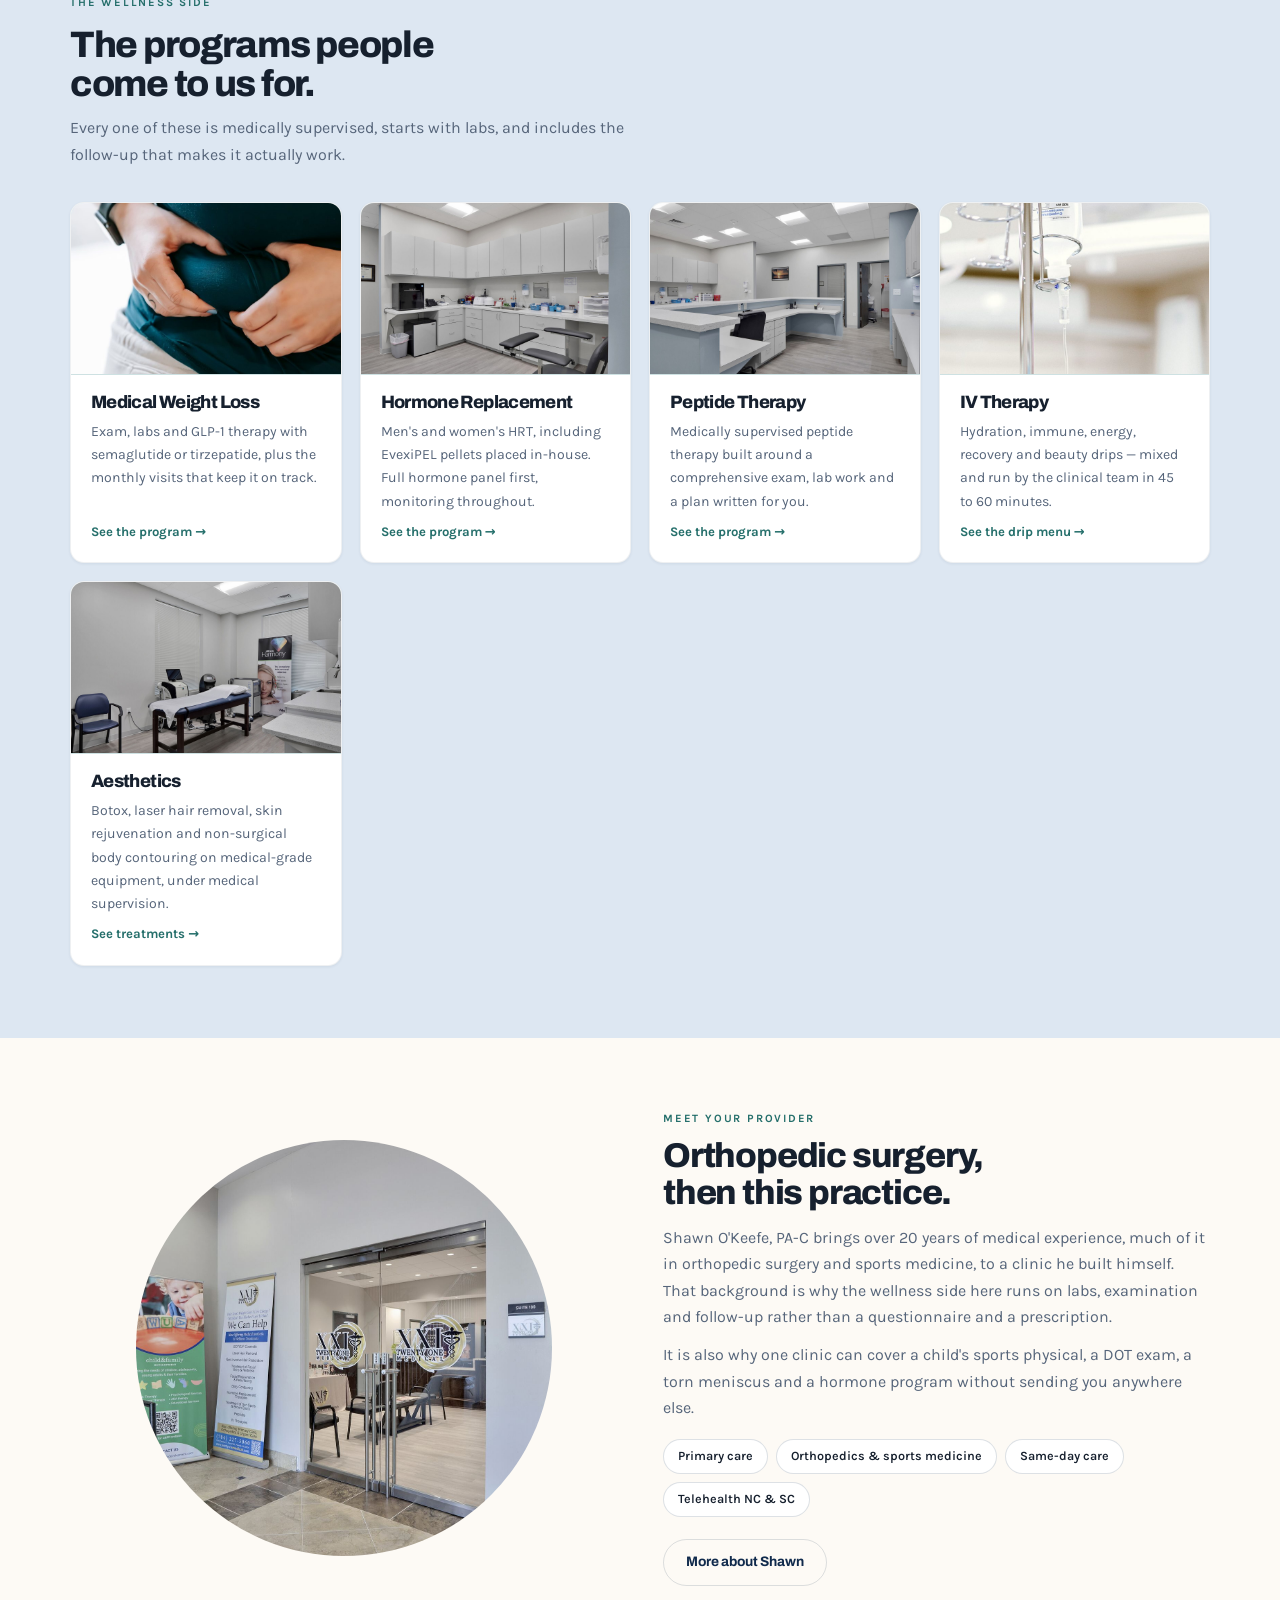
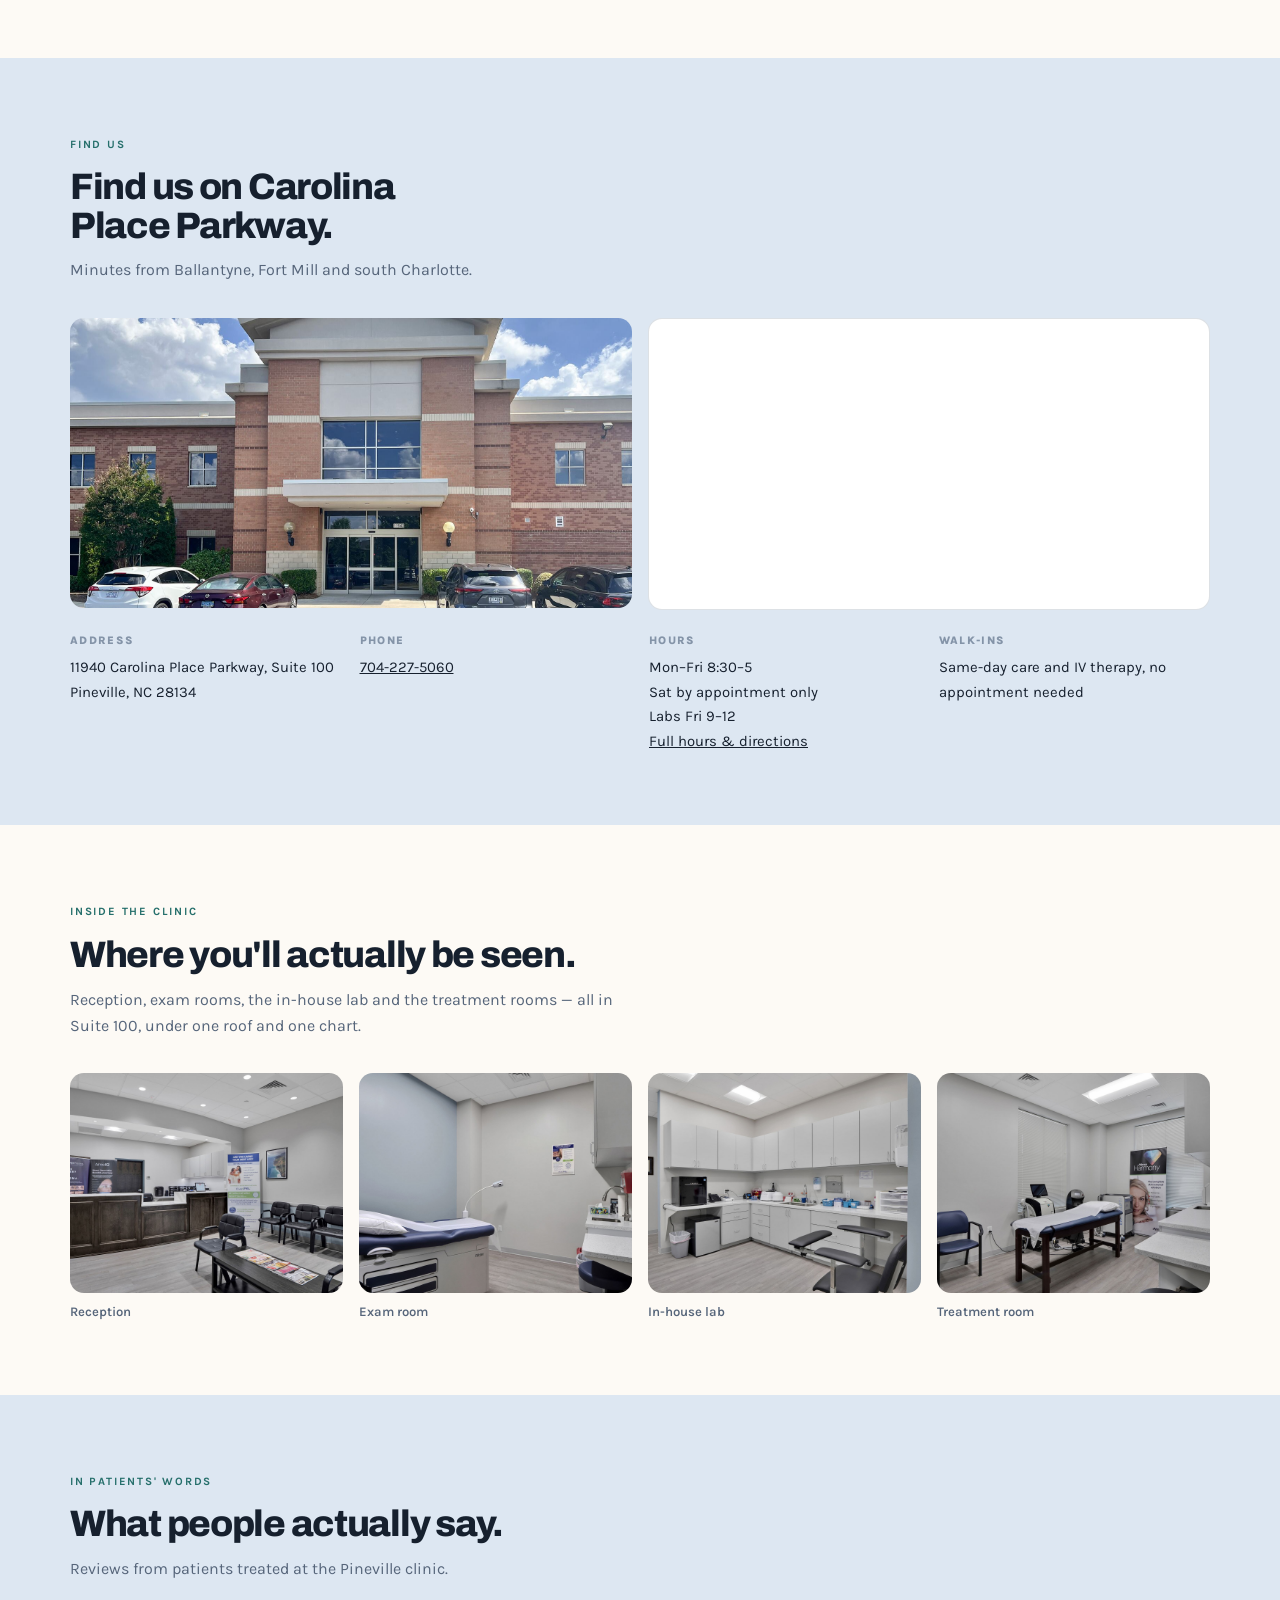
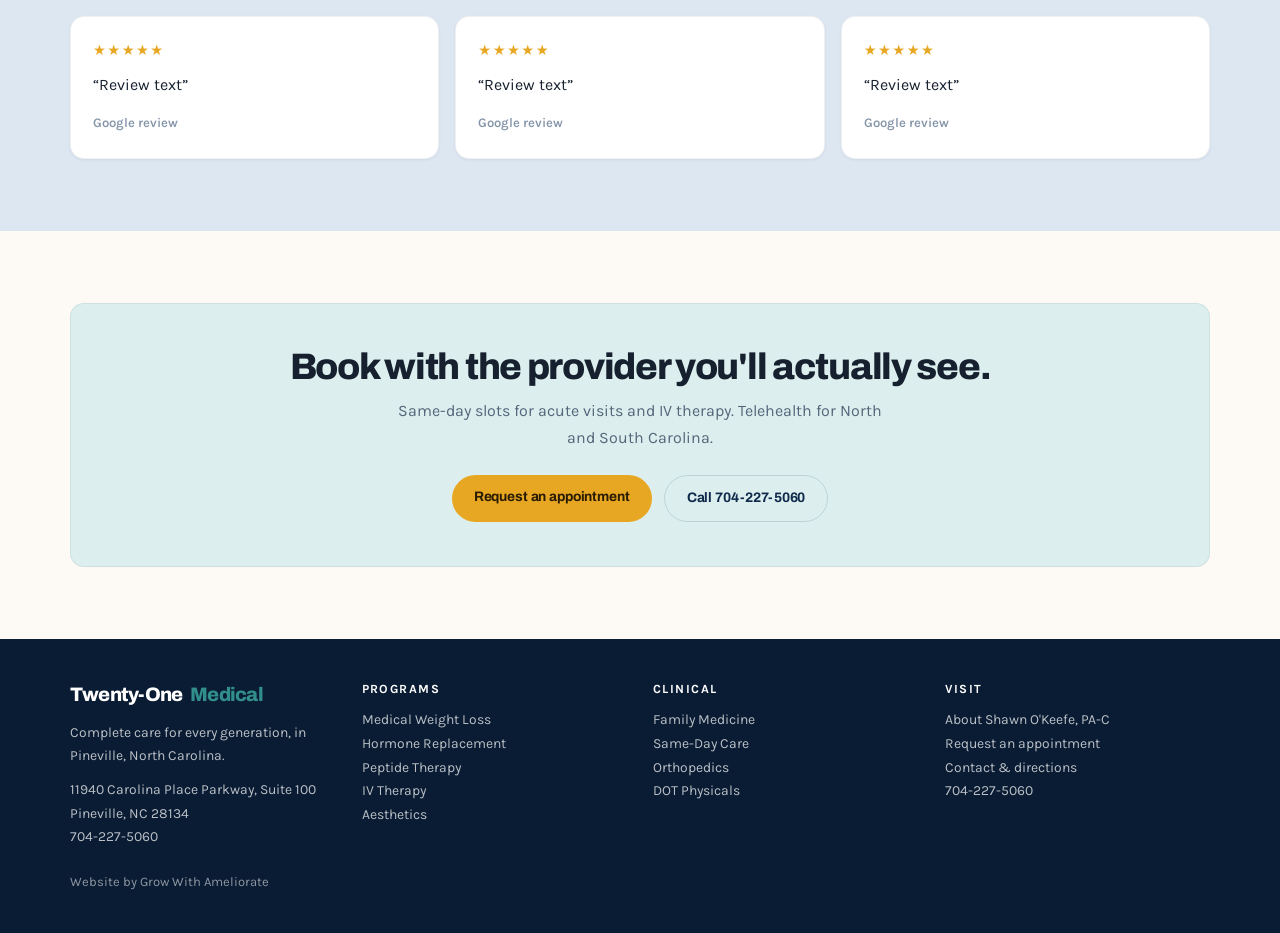
==== commit 609a2189: "Footer: add Website by Grow With Ameliorate credit on the homepage Co-Authored-By: Claude Opus 5.5 <" ====
--- a/index.html
+++ b/index.html
@@ -351,6 +351,7 @@
       <li><a href="tel:7042275060">704-227-5060</a></li>
     </ul></div>
   </div>
+  <div class="shell" style="margin-top:22px;font-size:13px;opacity:.75">Website by <a href="https://growwithameliorate.com/" style="color:inherit">Grow With Ameliorate</a></div>
 </footer>
 <script>
 (function(){
--- a/assets/photos.css
+++ b/assets/photos.css
@@ -34,9 +34,14 @@
    which on these two lands on dead fabric and bare tubing respectively.
    Steer the band rather than re-cropping the file: the whole image stays
    on disk, and re-framing is this percentage, not a new export.
-   Lower number = show more of the top. */
+   Lower number = show more of the top.
+
+   fp-iv is 38% rather than centred for a second reason: the bottle in that
+   photo carries a Cyrillic label for a European infusion solution that is
+   not on this clinic's drip menu. 38% clips it to the top edge and puts the
+   drip chamber in frame instead. Do not raise it. */
 .shot.fp-weightloss{object-position:center 58%}
-.shot.fp-iv{object-position:center 26%}
+.shot.fp-iv{object-position:center 38%}
 
 /* ---------- clinic gallery ----------
    Genuine photographs of Suite 100, as distinct from the stock imagery on
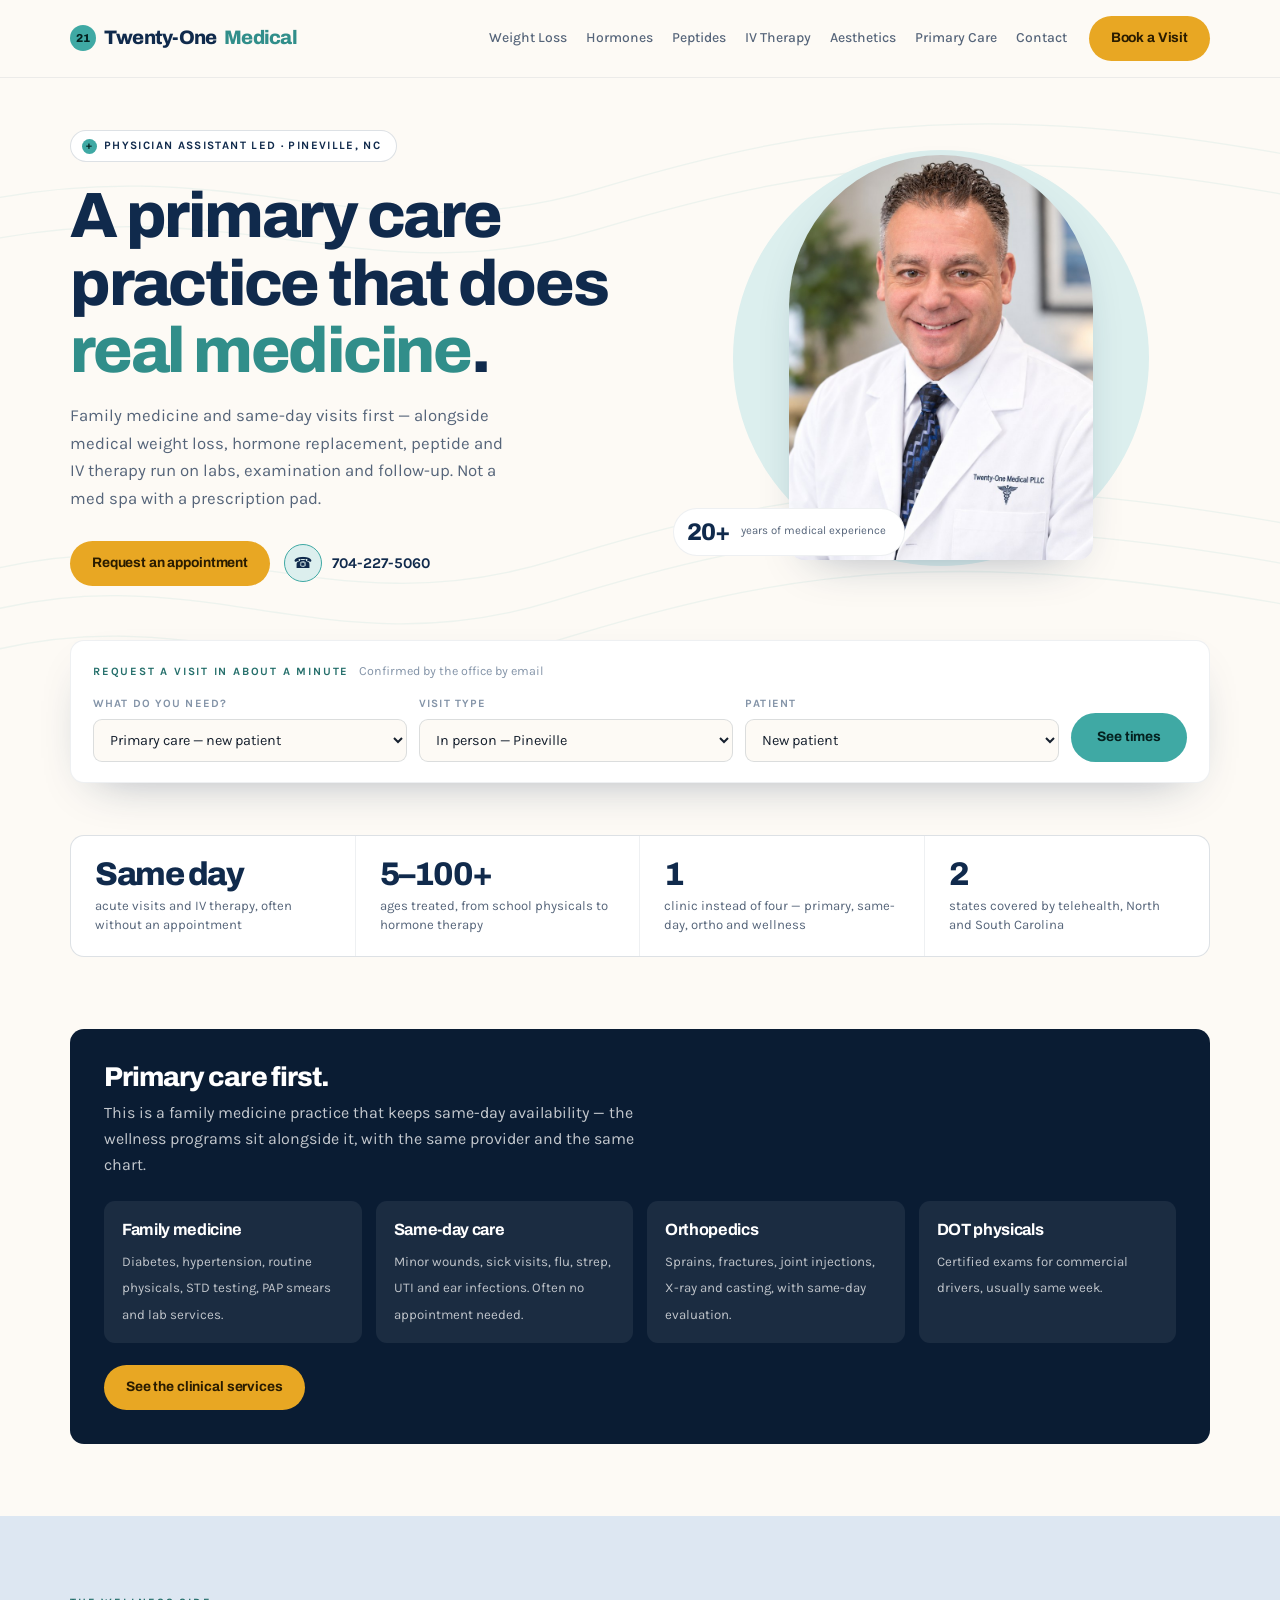
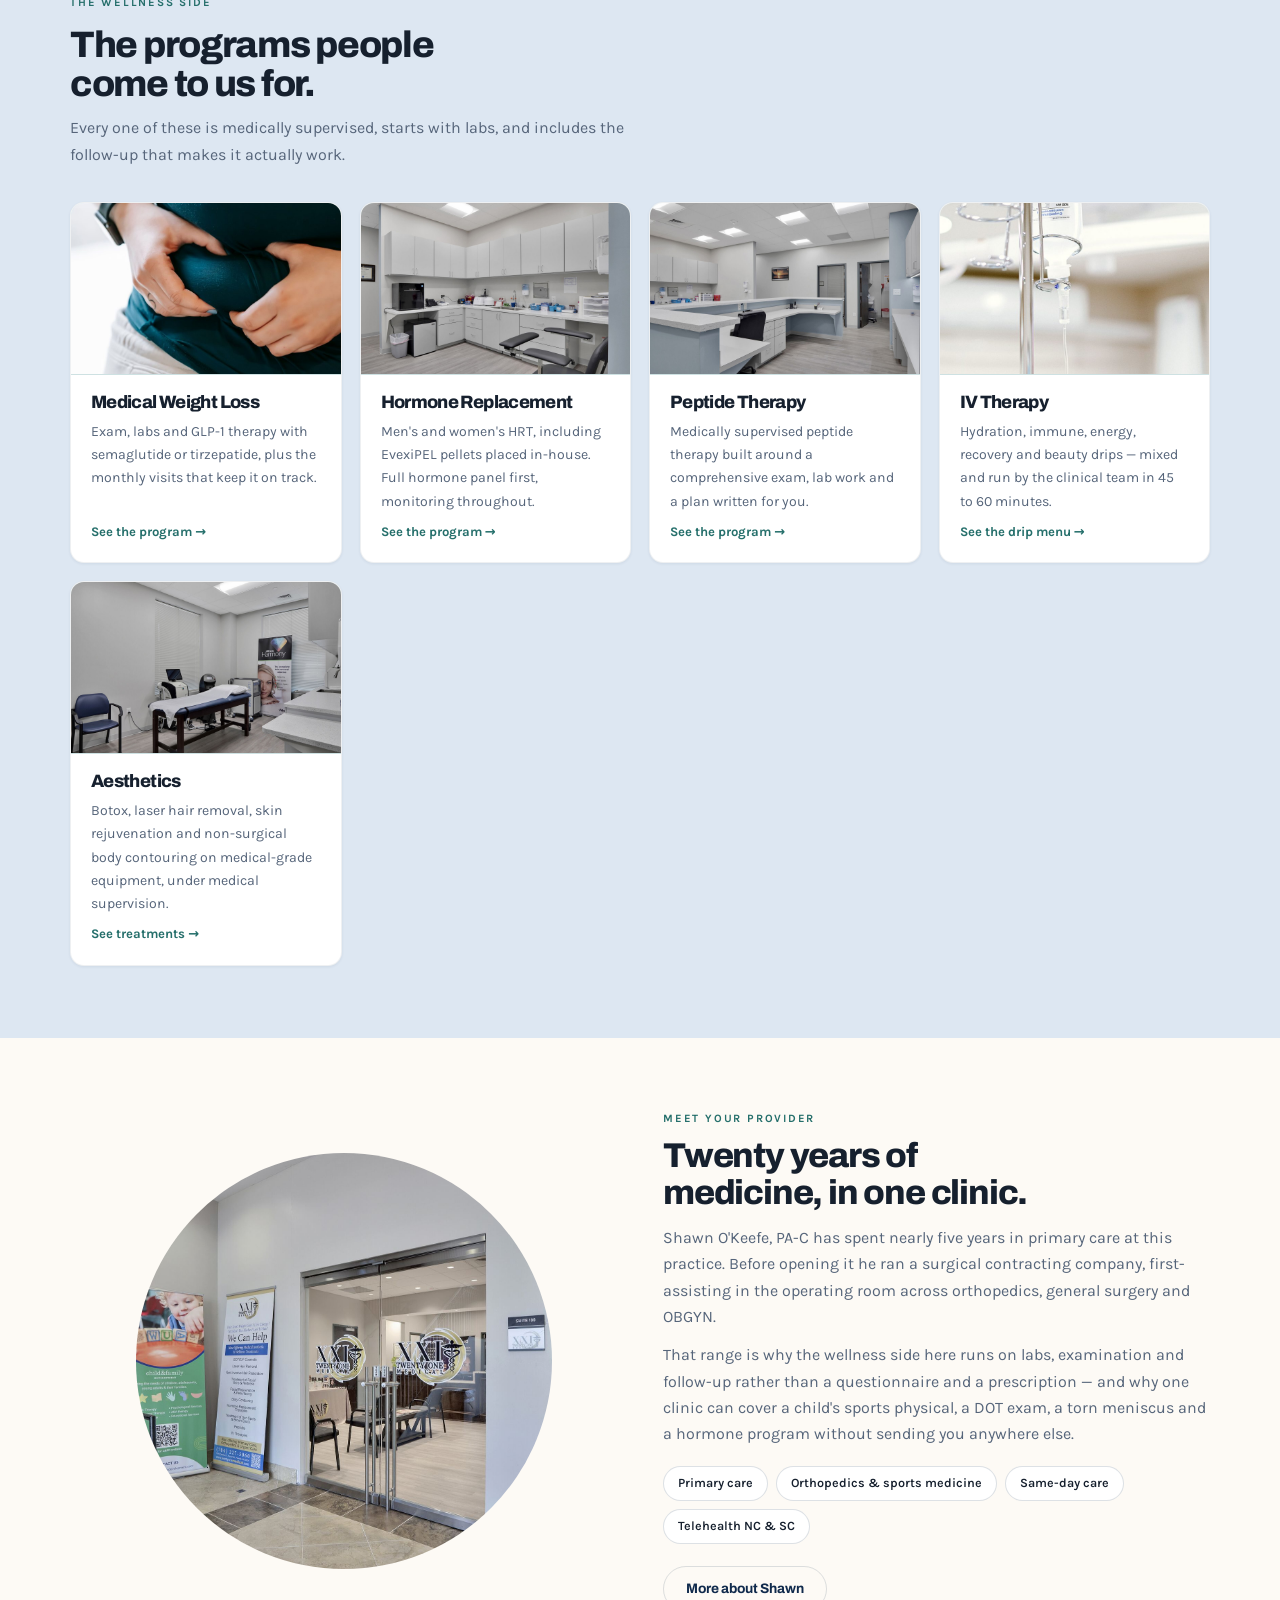
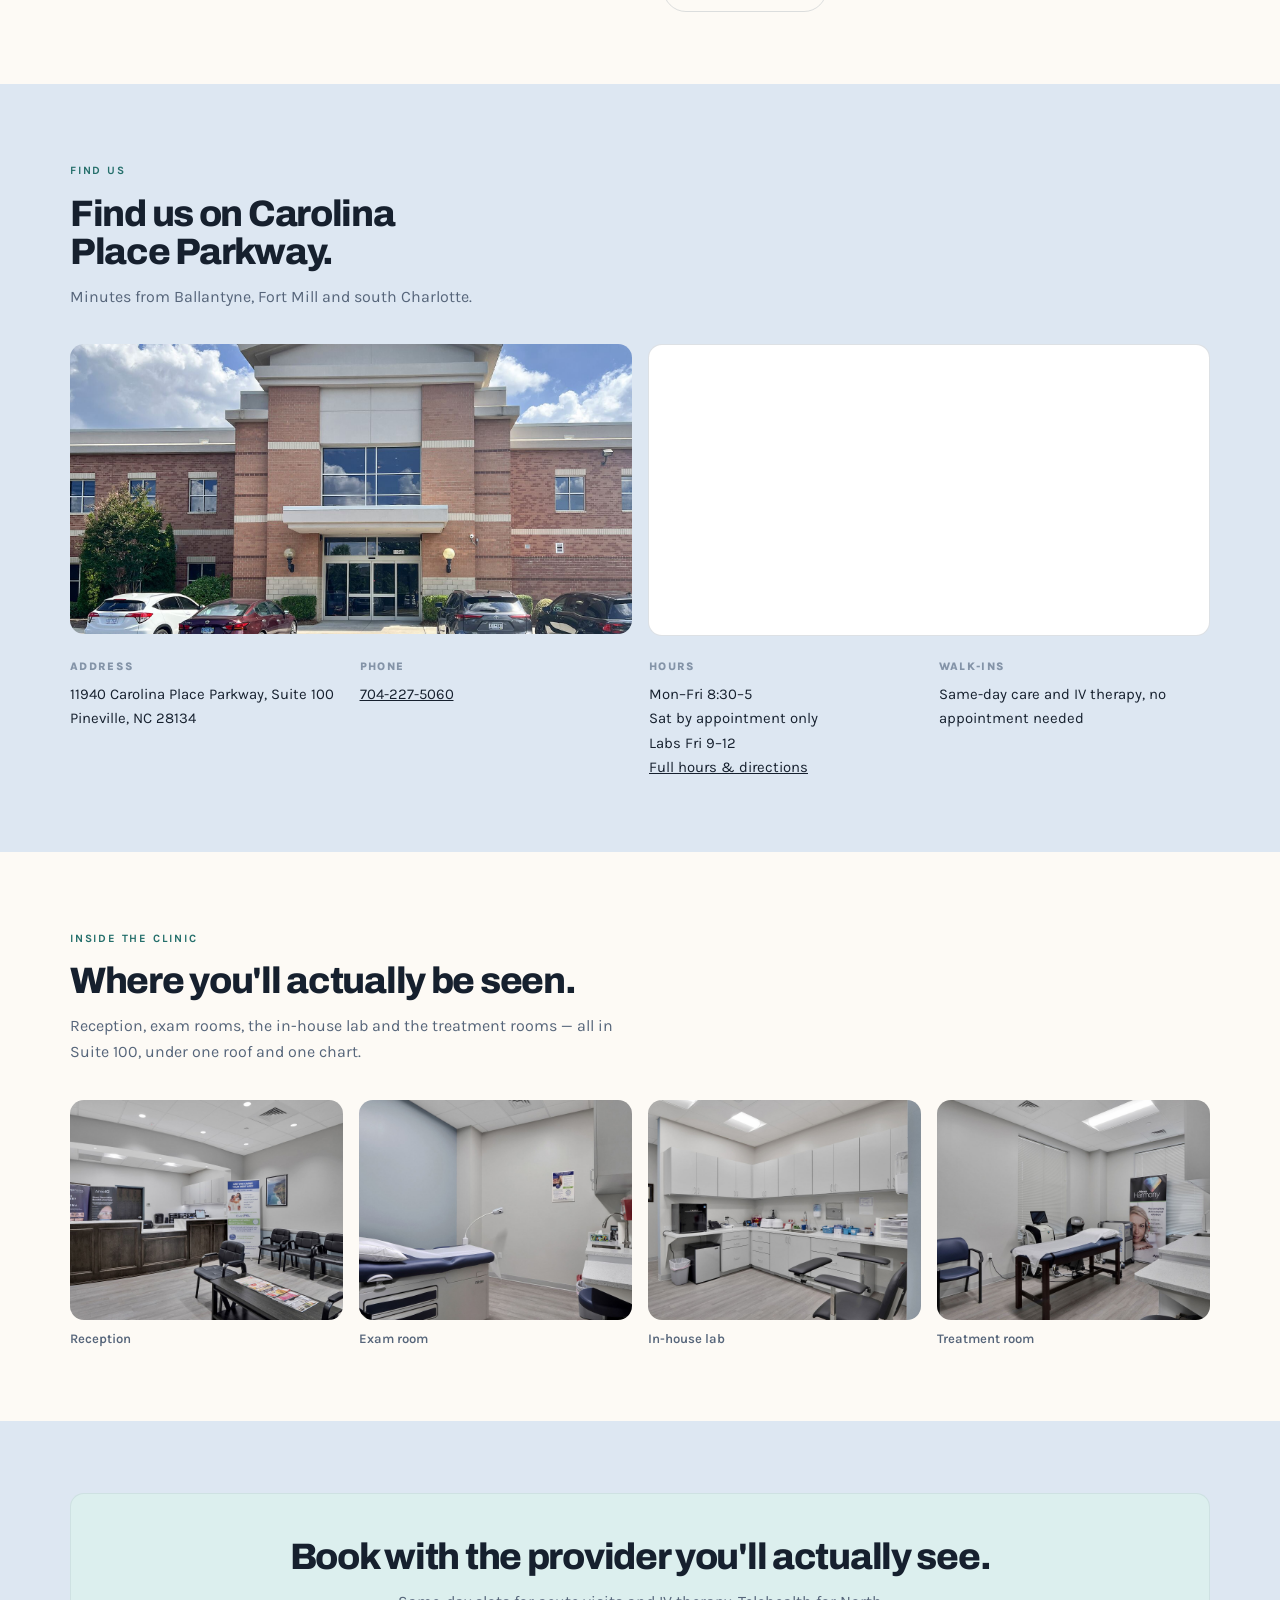
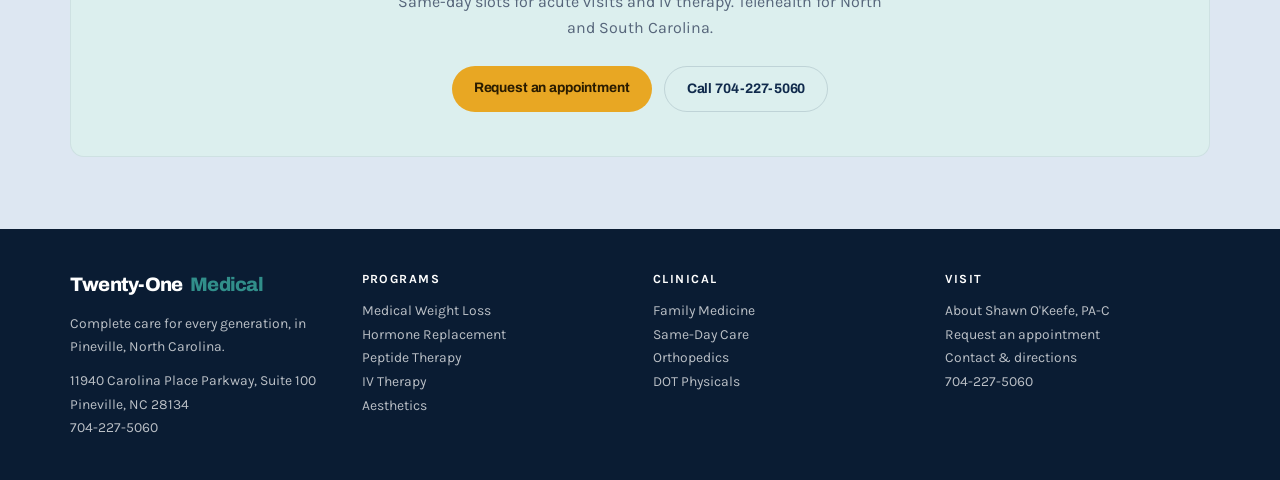
==== commit d0a78d38: "Remove the placeholder reviews section; correct the provider background Reviews: three five-star car" ====
--- a/index.html
+++ b/index.html
@@ -238,9 +238,9 @@
     <img class="shot round" src="/img/entrance.jpg" alt="Entrance to Twenty-One Medical, Suite 100" width="1600" height="1200">
     <div class="txt">
       <span class="eyebrow">Meet your provider</span>
-      <h2>Orthopedic surgery, then this practice.</h2>
-      <p>Shawn O'Keefe, PA-C brings over 20 years of medical experience, much of it in orthopedic surgery and sports medicine, to a clinic he built himself. That background is why the wellness side here runs on labs, examination and follow-up rather than a questionnaire and a prescription.</p>
-      <p>It is also why one clinic can cover a child's sports physical, a DOT exam, a torn meniscus and a hormone program without sending you anywhere else.</p>
+      <h2>Twenty years of medicine, in one clinic.</h2>
+      <p>Shawn O'Keefe, PA-C has spent nearly five years in primary care at this practice. Before opening it he ran a surgical contracting company, first-assisting in the operating room across orthopedics, general surgery and OBGYN.</p>
+      <p>That range is why the wellness side here runs on labs, examination and follow-up rather than a questionnaire and a prescription &mdash; and why one clinic can cover a child's sports physical, a DOT exam, a torn meniscus and a hormone program without sending you anywhere else.</p>
       <div class="credbar"><span>Primary care</span><span>Orthopedics &amp; sports medicine</span><span>Same-day care</span><span>Telehealth NC &amp; SC</span></div>
       <div style="margin-top:22px"><a class="btn btn-outline" href="/about/">More about Shawn</a></div>
     </div>
@@ -296,24 +296,6 @@
 </section>
 
 <section class="band tint">
-  <div class="shell">
-    <div class="sec-head">
-      <span class="eyebrow">In patients' words</span>
-      <h2>What people actually say.</h2>
-      <p>Reviews from patients treated at the Pineville clinic.</p>
-    </div>
-    <div class="rev-grid">
-      <div class="rev"><div class="stars">&#9733;&#9733;&#9733;&#9733;&#9733;</div>
-        <p>&ldquo;Review text&rdquo;</p><cite>Google review</cite></div>
-      <div class="rev"><div class="stars">&#9733;&#9733;&#9733;&#9733;&#9733;</div>
-        <p>&ldquo;Review text&rdquo;</p><cite>Google review</cite></div>
-      <div class="rev"><div class="stars">&#9733;&#9733;&#9733;&#9733;&#9733;</div>
-        <p>&ldquo;Review text&rdquo;</p><cite>Google review</cite></div>
-    </div>
-  </div>
-</section>
-
-<section class="band">
   <div class="shell">
     <div class="final">
       <h2>Book with the provider you'll actually see.</h2>
@@ -351,7 +333,6 @@
       <li><a href="tel:7042275060">704-227-5060</a></li>
     </ul></div>
   </div>
-  <div class="shell" style="margin-top:22px;font-size:13px;opacity:.75">Website by <a href="https://growwithameliorate.com/" style="color:inherit">Grow With Ameliorate</a></div>
 </footer>
 <script>
 (function(){
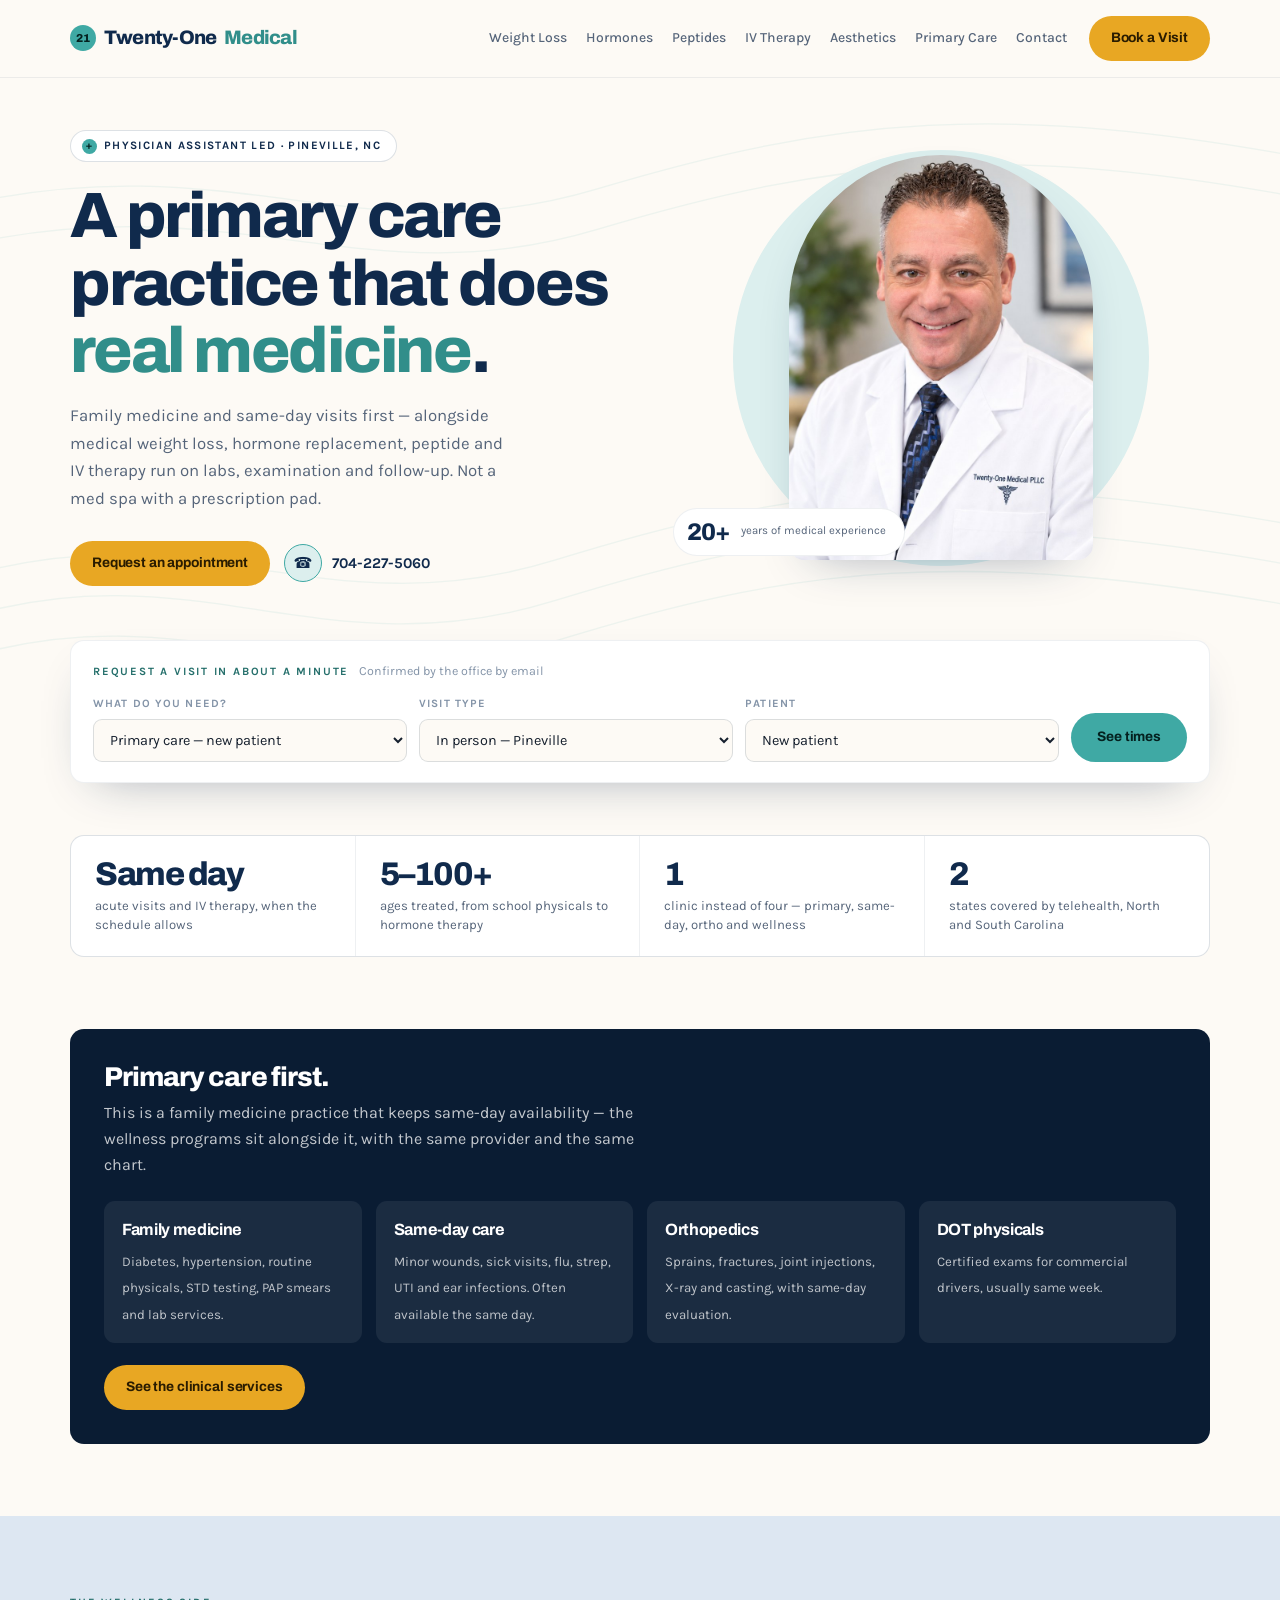
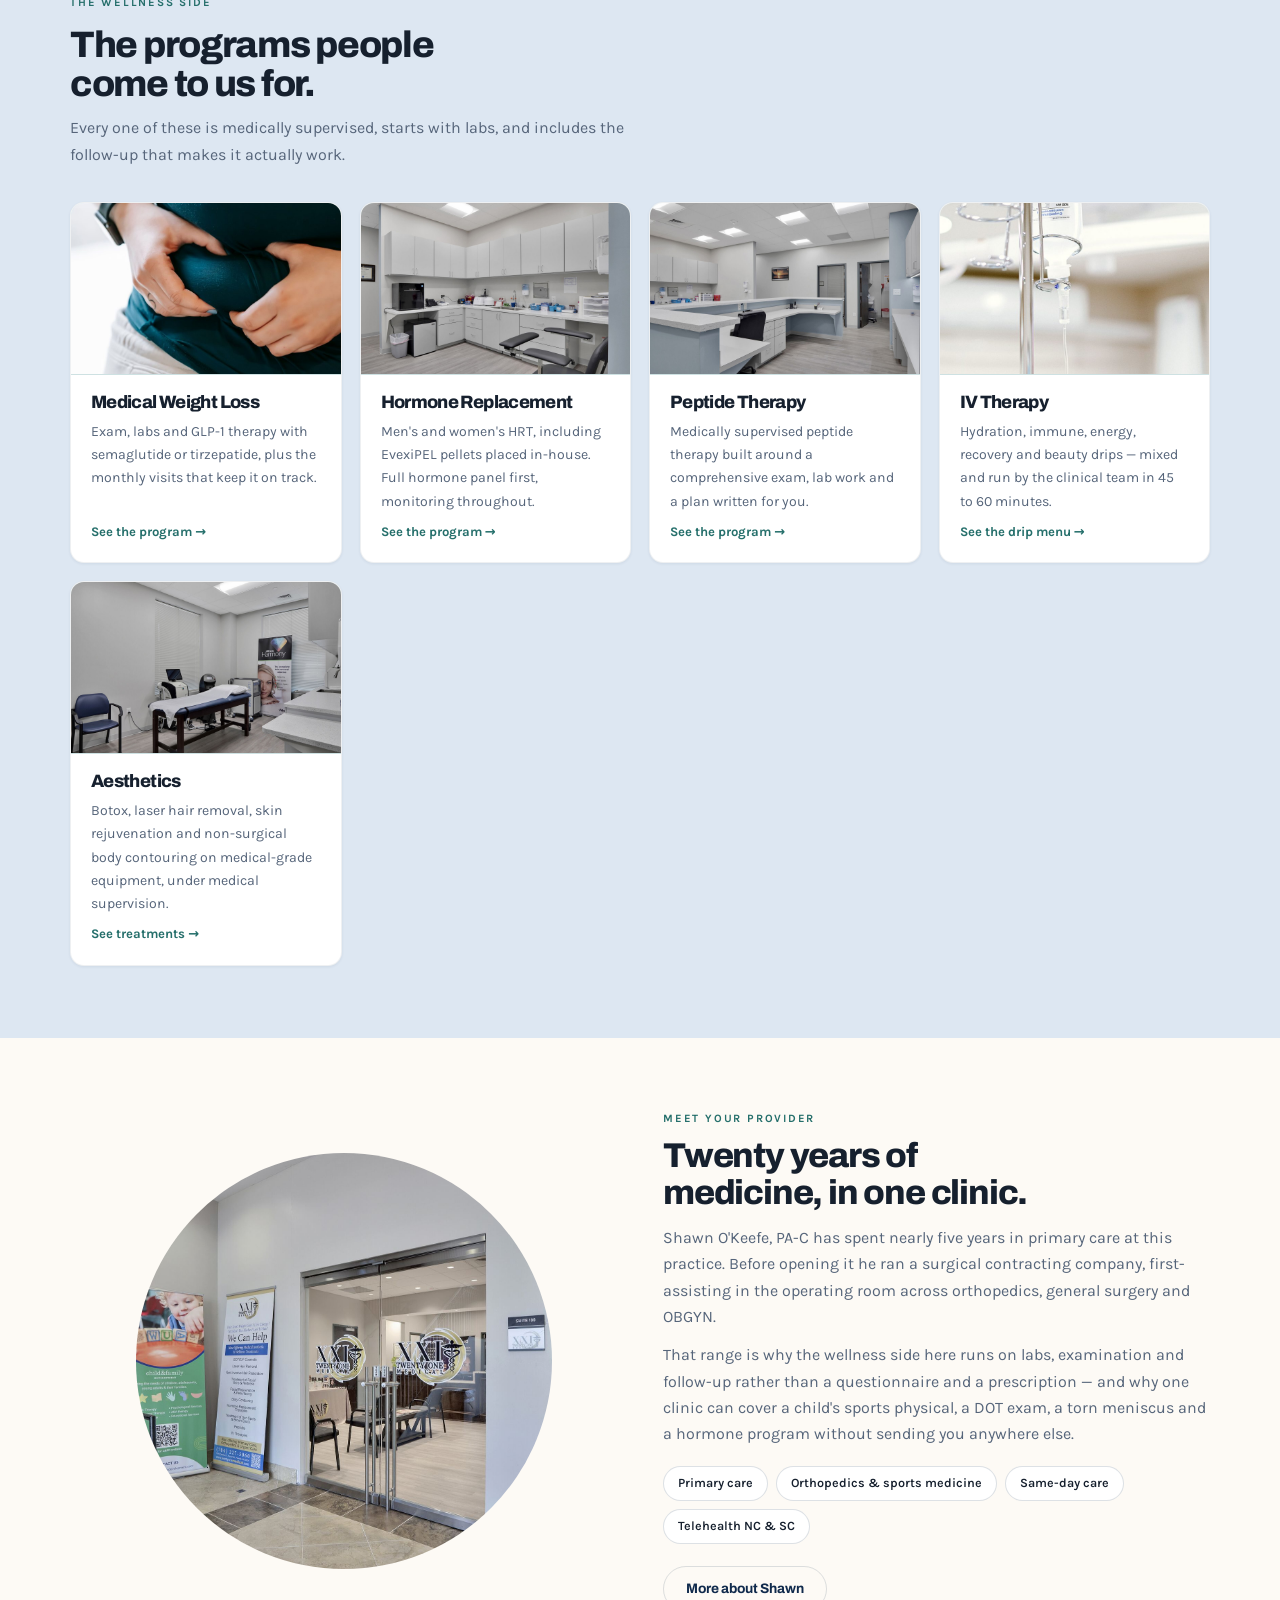
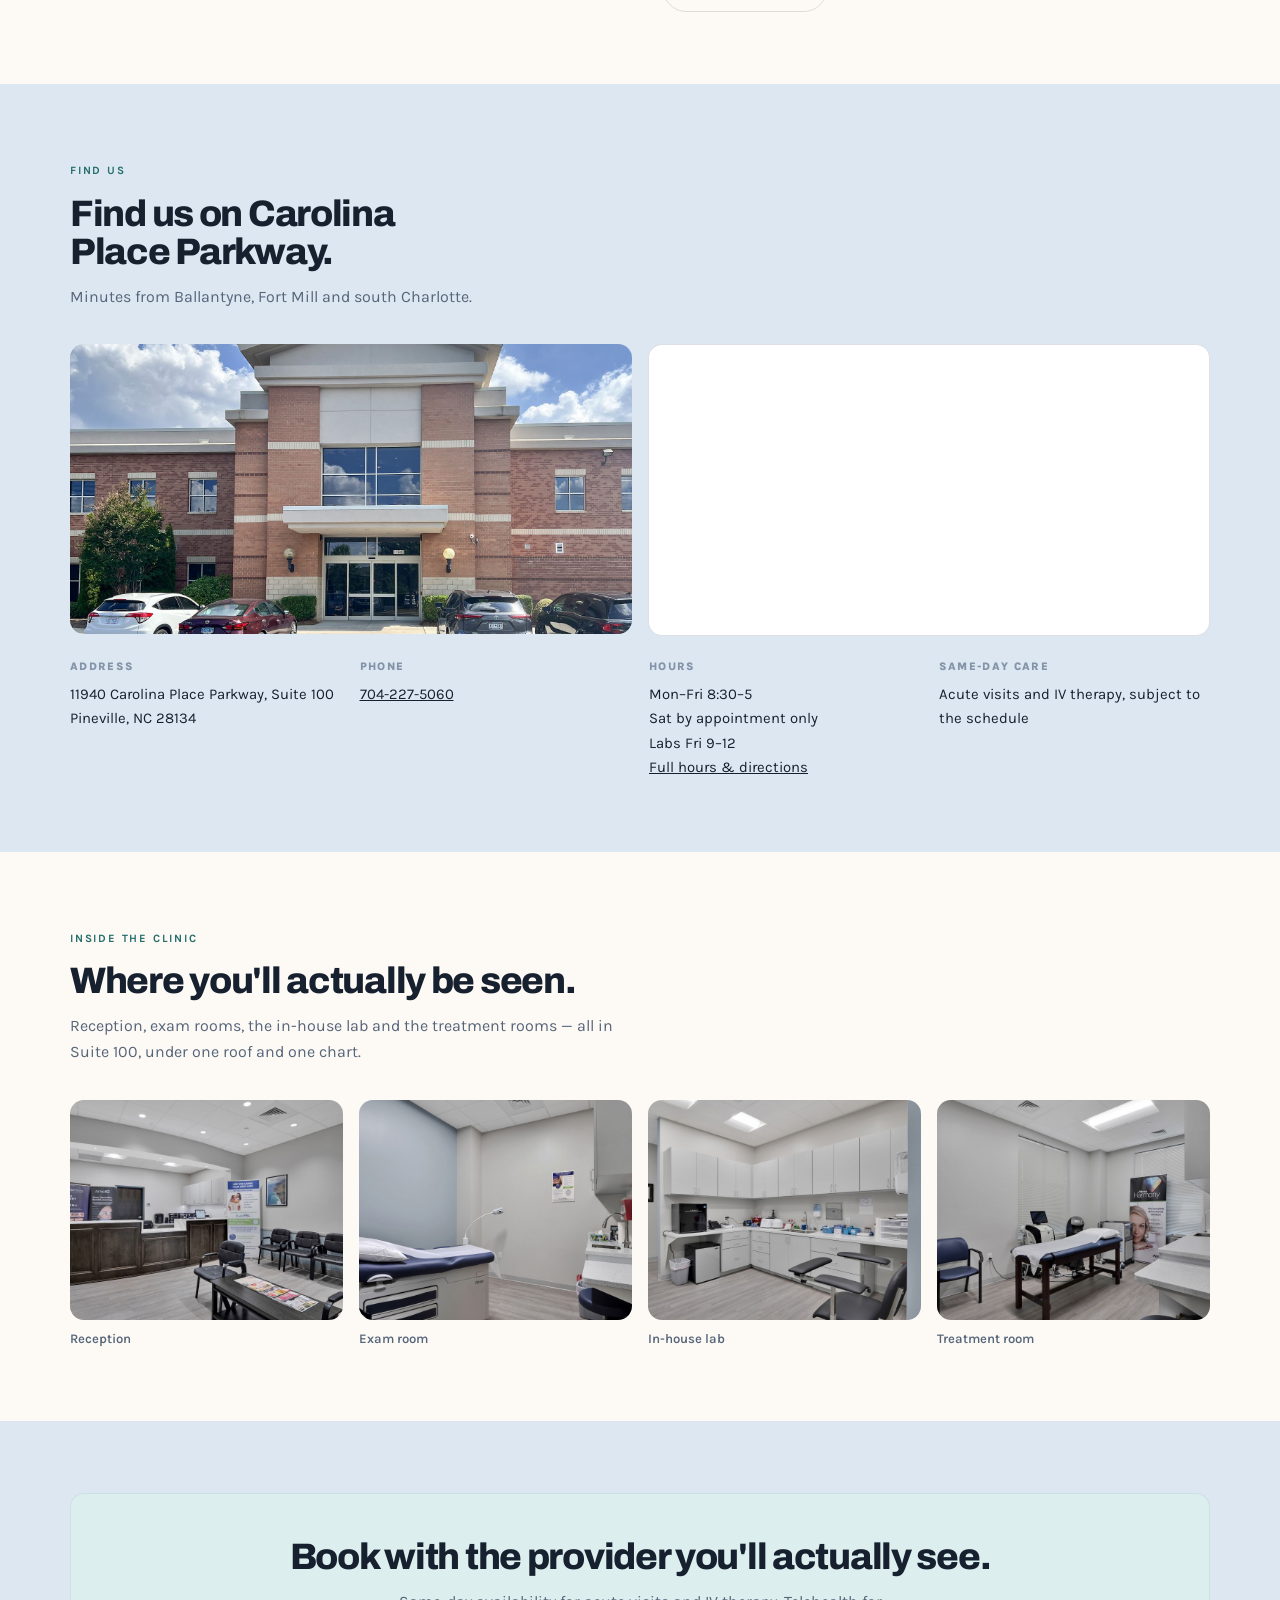
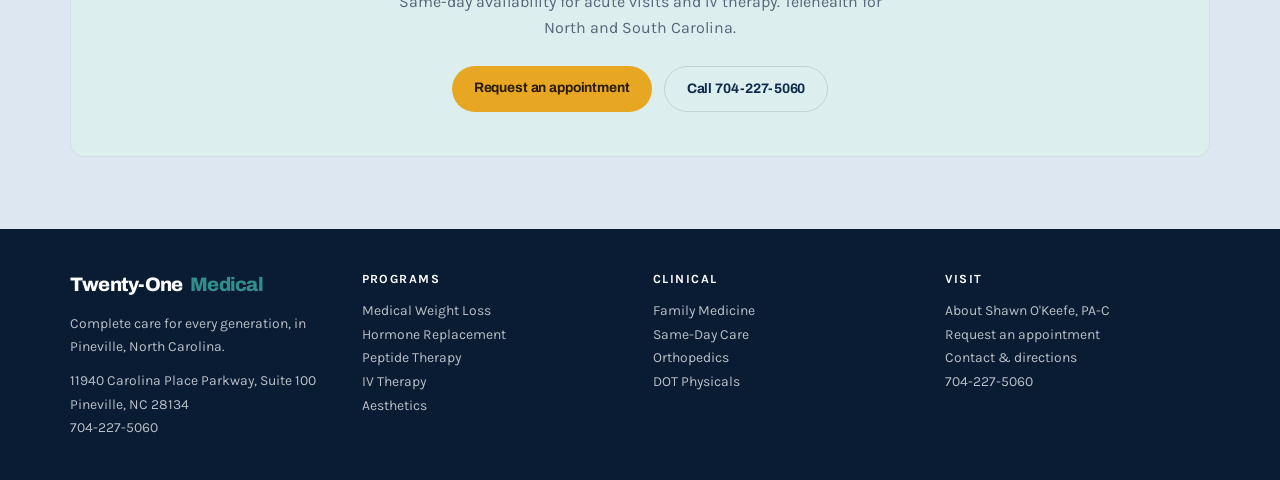
==== commit 132d5195: "Remove unsubstantiated walk-in claims from the homepage Three instances, including the "Walk-ins" vi" ====
--- a/index.html
+++ b/index.html
@@ -168,7 +168,7 @@
   </div>
 
   <div class="stats">
-    <div class="stat"><div class="n">Same day</div><div class="l">acute visits and IV therapy, often without an appointment</div></div>
+    <div class="stat"><div class="n">Same day</div><div class="l">acute visits and IV therapy, when the schedule allows</div></div>
     <div class="stat"><div class="n">5&ndash;100+</div><div class="l">ages treated, from school physicals to hormone therapy</div></div>
     <div class="stat"><div class="n">1</div><div class="l">clinic instead of four &mdash; primary, same-day, ortho and wellness</div></div>
     <div class="stat"><div class="n">2</div><div class="l">states covered by telehealth, North and South Carolina</div></div>
@@ -182,7 +182,7 @@
       <p>This is a family medicine practice that keeps same-day availability &mdash; the wellness programs sit alongside it, with the same provider and the same chart.</p>
       <div class="clin-list">
         <div class="clin-item"><b>Family medicine</b><span>Diabetes, hypertension, routine physicals, STD testing, PAP smears and lab services.</span></div>
-        <div class="clin-item"><b>Same-day care</b><span>Minor wounds, sick visits, flu, strep, UTI and ear infections. Often no appointment needed.</span></div>
+        <div class="clin-item"><b>Same-day care</b><span>Minor wounds, sick visits, flu, strep, UTI and ear infections. Often available the same day.</span></div>
         <div class="clin-item"><b>Orthopedics</b><span>Sprains, fractures, joint injections, X-ray and casting, with same-day evaluation.</span></div>
         <div class="clin-item"><b>DOT physicals</b><span>Certified exams for commercial drivers, usually same week.</span></div>
       </div>
@@ -262,7 +262,7 @@
       <div class="vf"><b>Address</b><p>11940 Carolina Place Parkway, Suite 100<br>Pineville, NC 28134</p></div>
       <div class="vf"><b>Phone</b><p><a href="tel:7042275060">704-227-5060</a></p></div>
       <div class="vf"><b>Hours</b><p>Mon&ndash;Fri 8:30&ndash;5<br>Sat by appointment only<br>Labs Fri 9&ndash;12<br><a href="/contact/">Full hours &amp; directions</a></p></div>
-      <div class="vf"><b>Walk-ins</b><p>Same-day care and IV therapy, no appointment needed</p></div>
+      <div class="vf"><b>Same-day care</b><p>Acute visits and IV therapy, subject to the schedule</p></div>
     </div>
   </div>
 </section>
@@ -299,7 +299,7 @@
   <div class="shell">
     <div class="final">
       <h2>Book with the provider you'll actually see.</h2>
-      <p>Same-day slots for acute visits and IV therapy. Telehealth for North and South Carolina.</p>
+      <p>Same-day availability for acute visits and IV therapy. Telehealth for North and South Carolina.</p>
       <div class="row">
         <a class="btn btn-gold" href="/book-online/">Request an appointment</a>
         <a class="btn btn-outline" href="tel:7042275060">Call 704-227-5060</a>
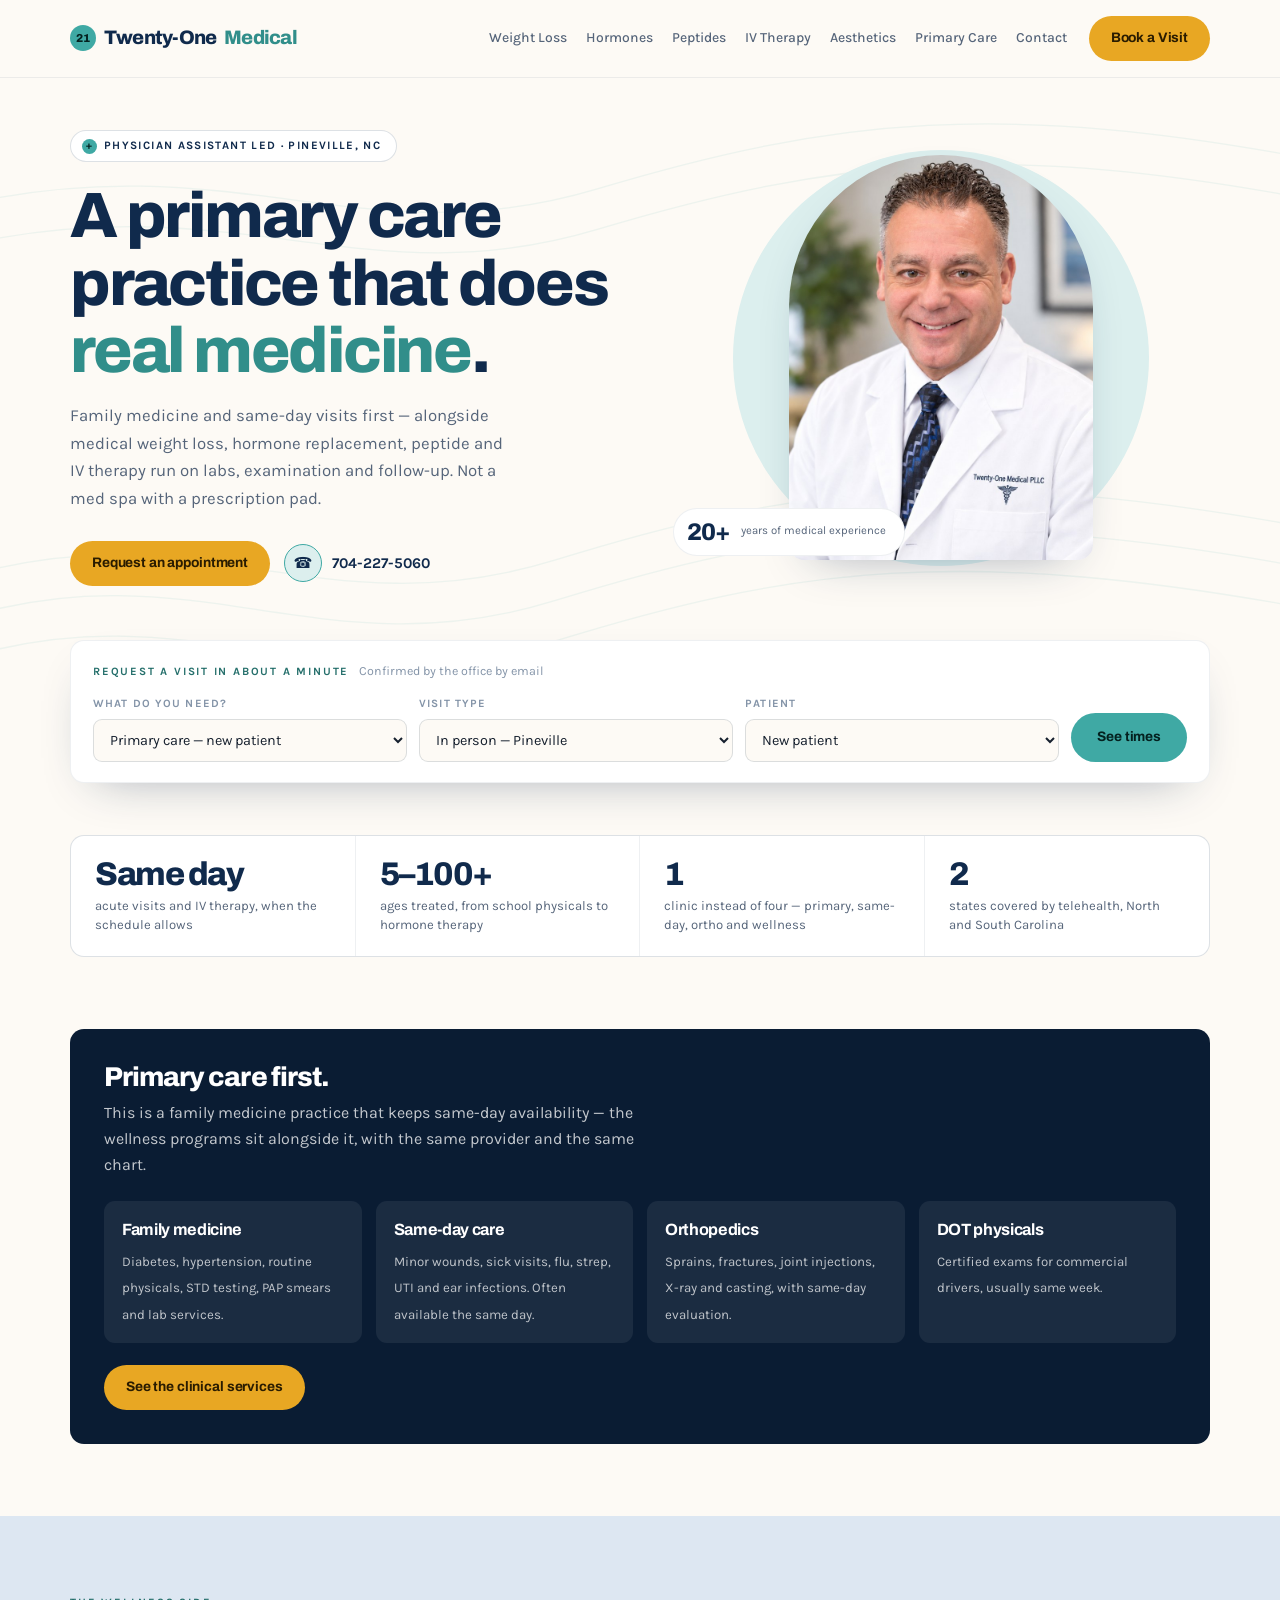
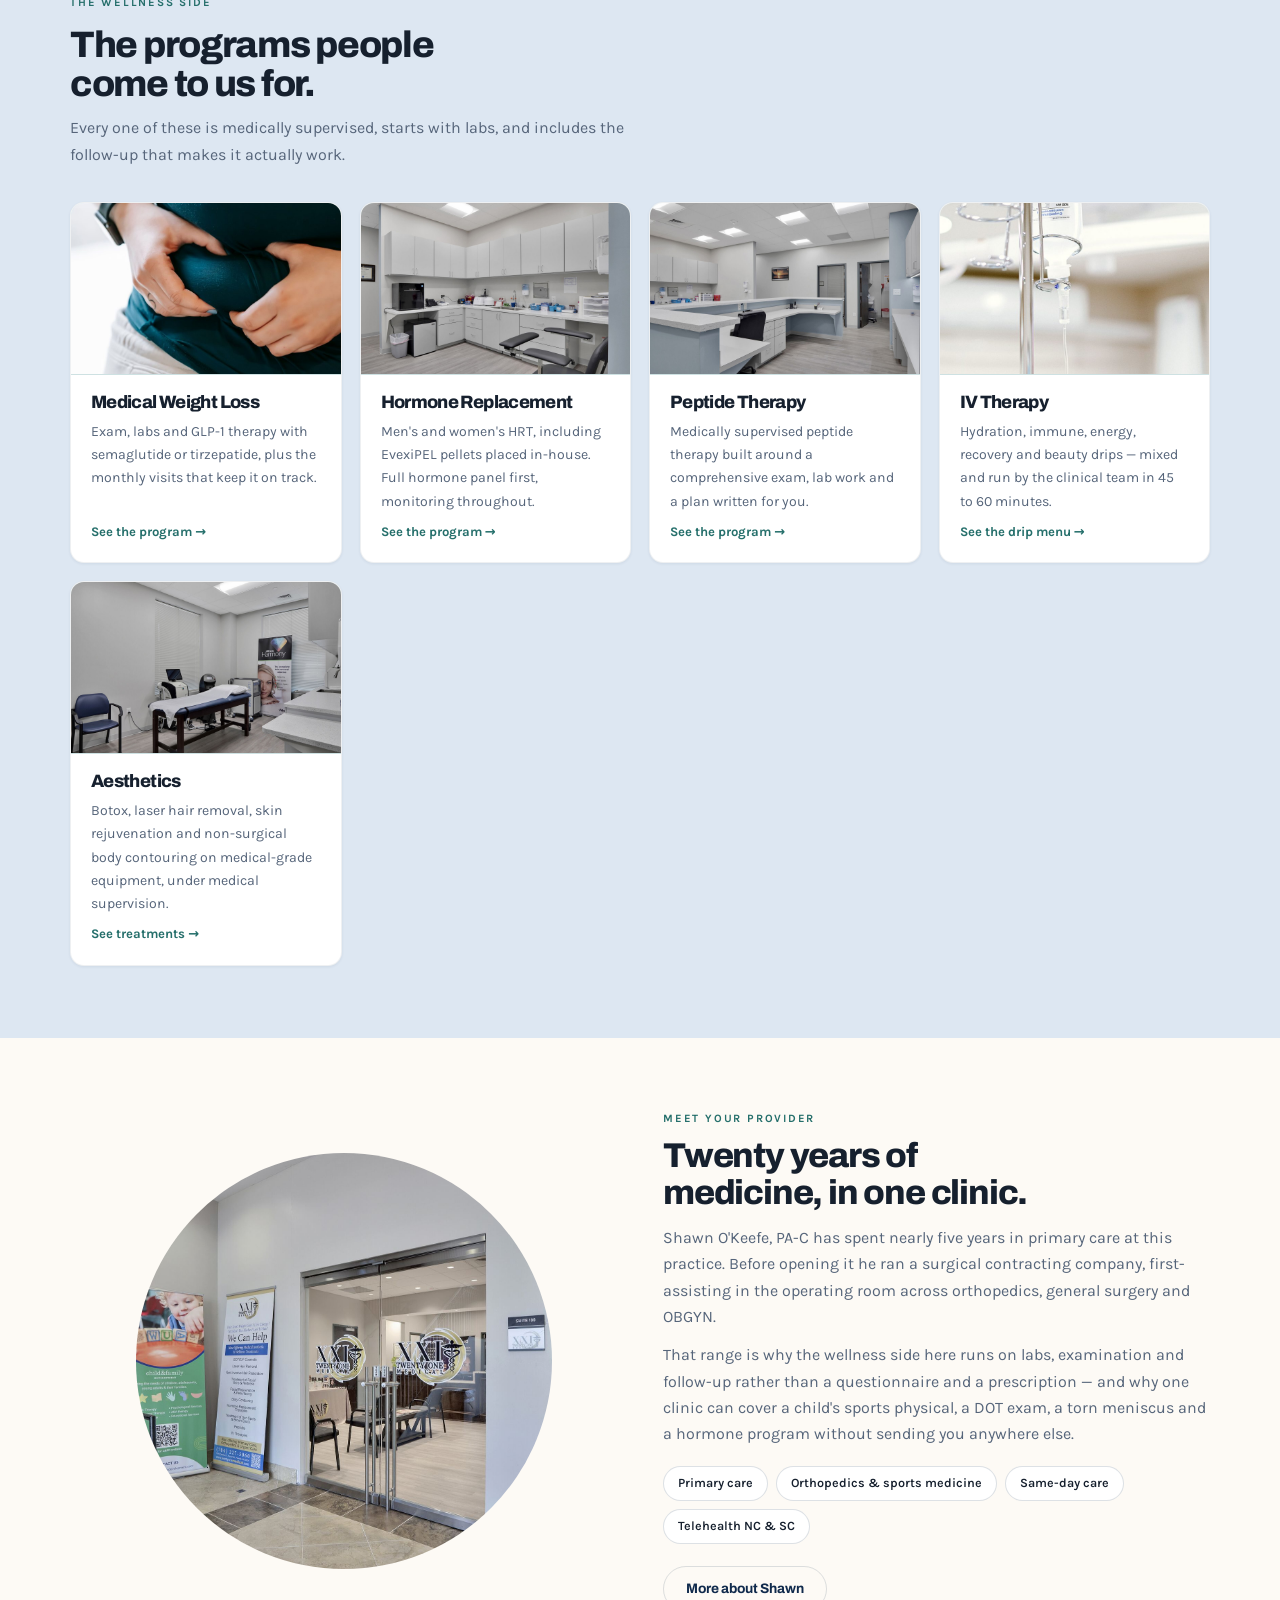
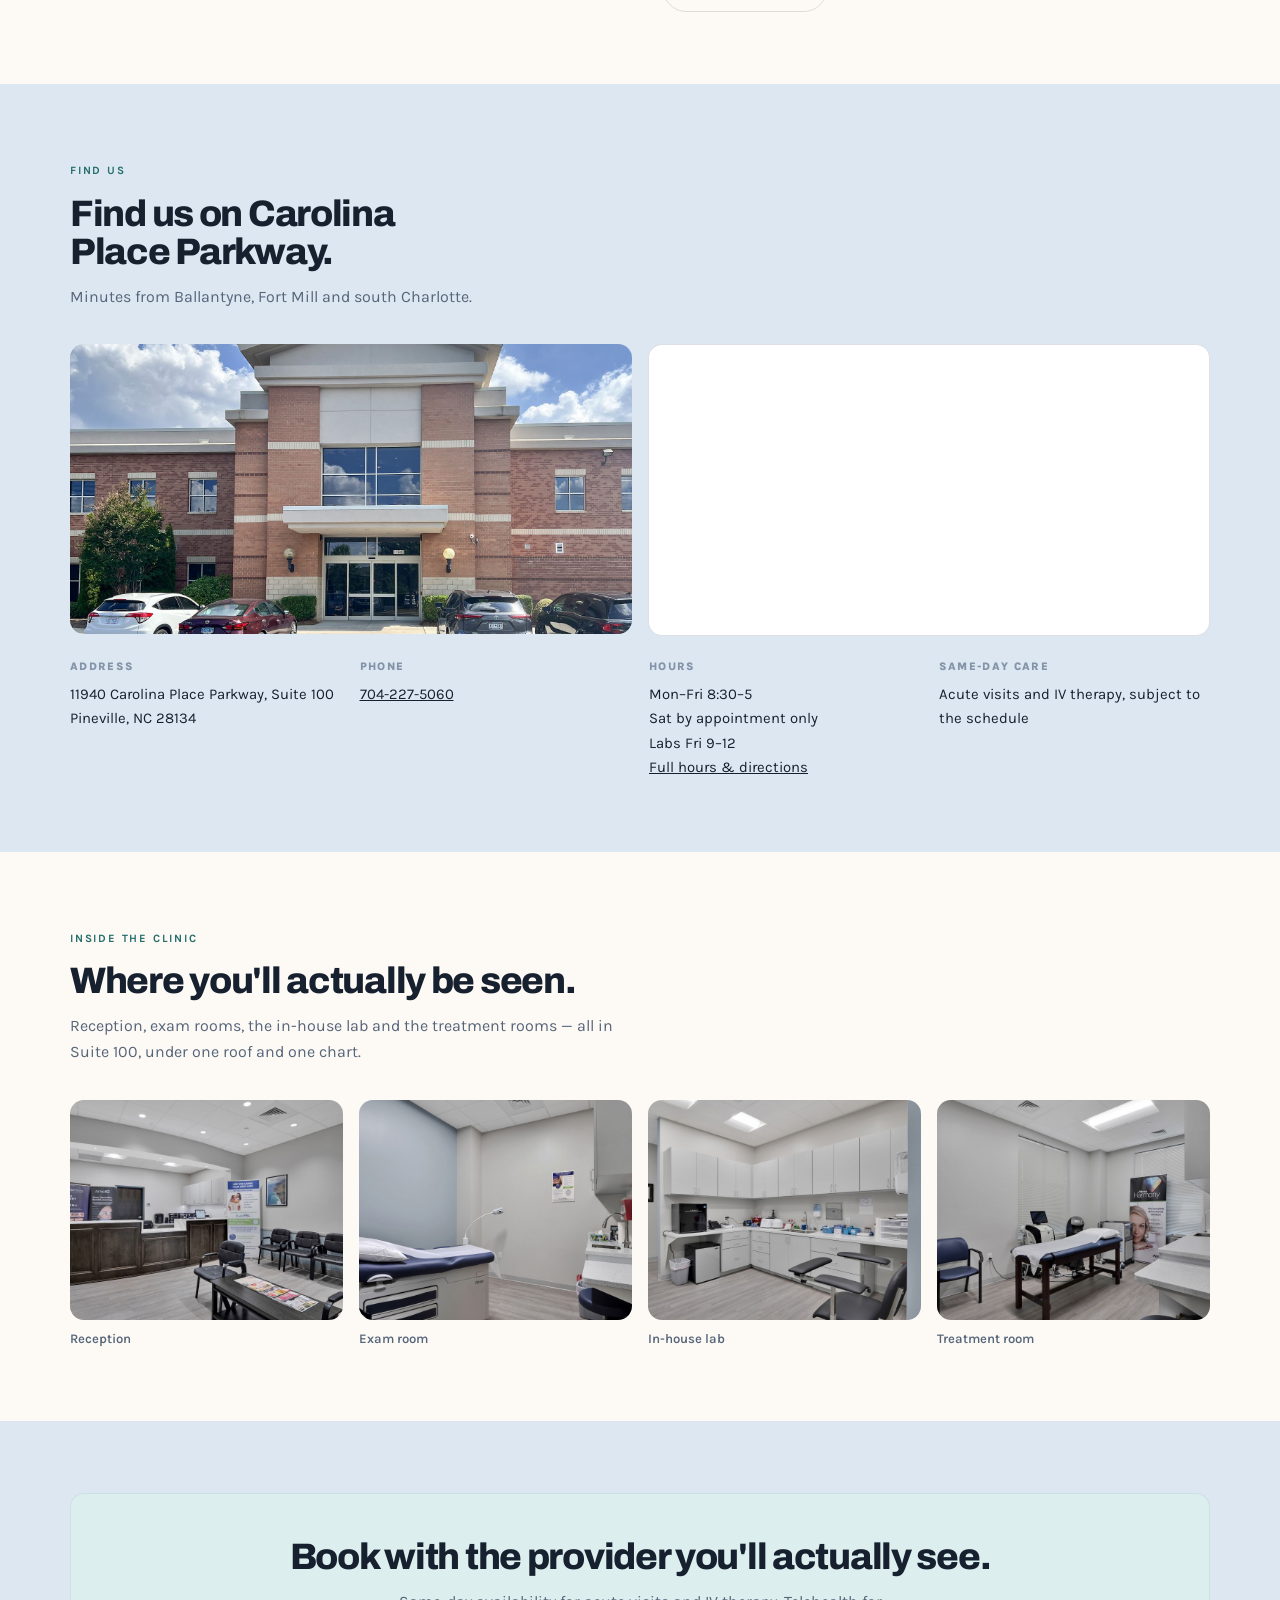
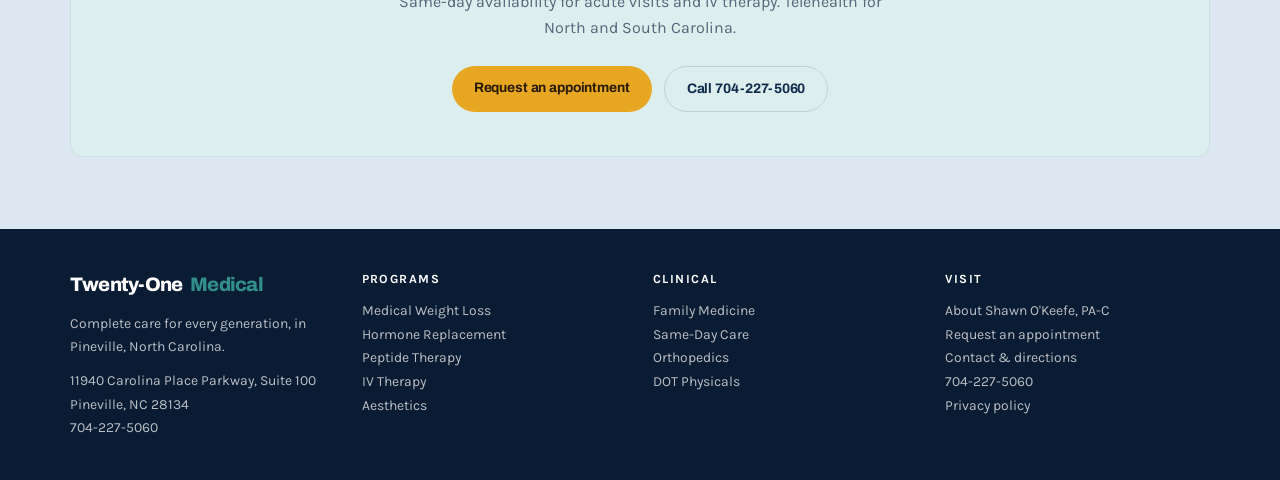
==== commit 91ac0cea: "Launch prep 2/3: strip noindex + privacy footer link (3 of 10 pages) Co-Authored-By: Claude Opus 5 <" ====
--- a/index.html
+++ b/index.html
@@ -10,7 +10,6 @@
 <!-- End Google Tag Manager -->
 <meta charset="UTF-8">
 <meta name="viewport" content="width=device-width, initial-scale=1.0">
-<meta name="robots" content="noindex, nofollow">
 <meta name="description" content="Physician Assistant led clinic at 11940 Carolina Place Parkway, Pineville NC. Primary care and same-day visits, plus medical weight loss, hormone replacement, peptide and IV therapy and aesthetics.">
 <link rel="canonical" href="https://twentyonemedical.com/">
 <title>Twenty-One Medical | Primary Care, Weight Loss &amp; HRT in Pineville, NC</title>
@@ -331,6 +330,7 @@
       <li><a href="/book-online/">Request an appointment</a></li>
       <li><a href="/contact/">Contact &amp; directions</a></li>
       <li><a href="tel:7042275060">704-227-5060</a></li>
+      <li><a href="/privacy-policy/">Privacy policy</a></li>
     </ul></div>
   </div>
 </footer>
